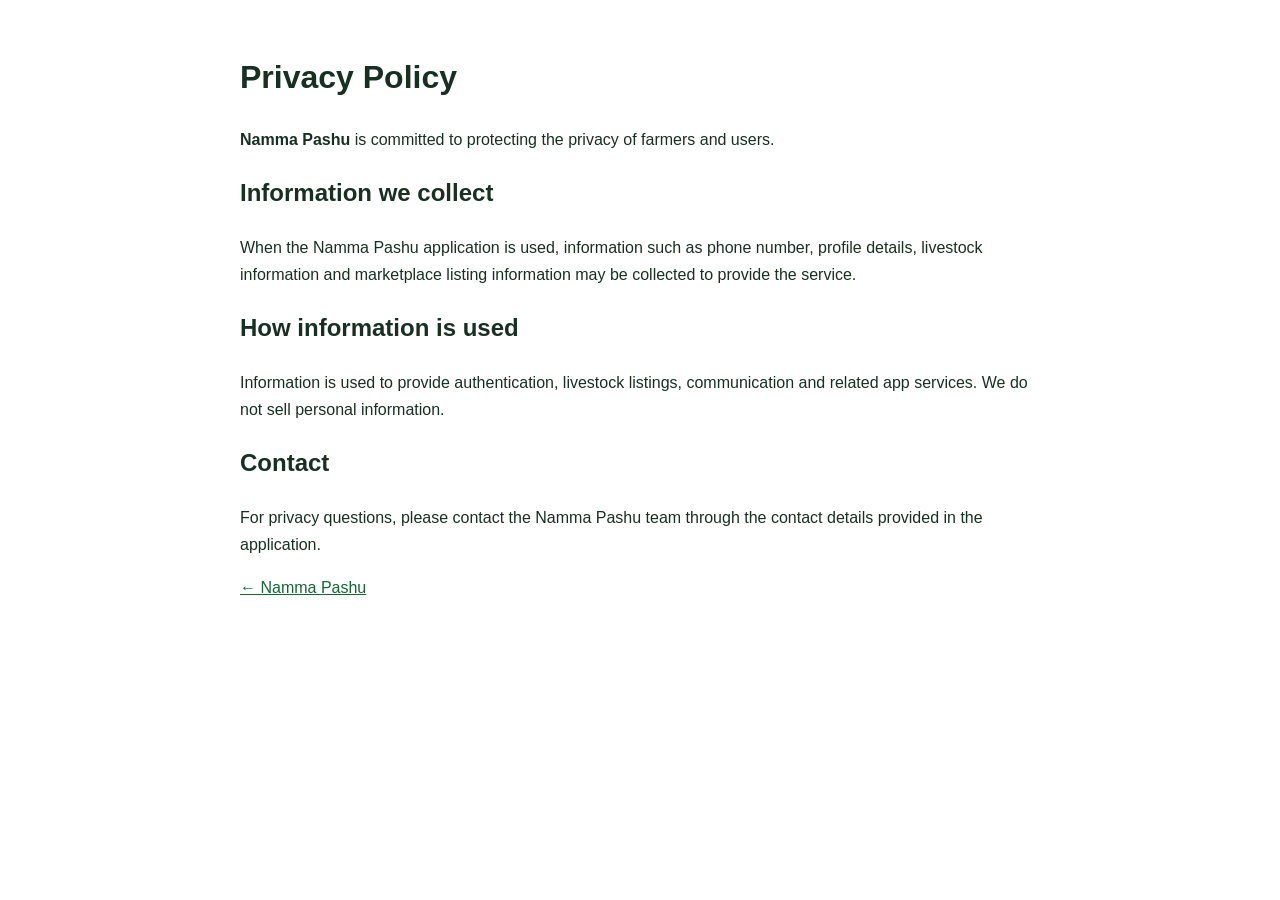
==== privacy.html @ 65c2ec28 "docs: add privacy policy" ====
<!doctype html><html lang="en"><head><meta charset="utf-8"><meta name="viewport" content="width=device-width,initial-scale=1"><title>Privacy Policy | Namma Pashu</title><style>body{font-family:Arial,sans-serif;max-width:800px;margin:50px auto;padding:0 20px;line-height:1.7;color:#183022}a{color:#166534}</style></head><body><h1>Privacy Policy</h1><p><strong>Namma Pashu</strong> is committed to protecting the privacy of farmers and users.</p><h2>Information we collect</h2><p>When the Namma Pashu application is used, information such as phone number, profile details, livestock information and marketplace listing information may be collected to provide the service.</p><h2>How information is used</h2><p>Information is used to provide authentication, livestock listings, communication and related app services. We do not sell personal information.</p><h2>Contact</h2><p>For privacy questions, please contact the Namma Pashu team through the contact details provided in the application.</p><p><a href="index.html">← Namma Pashu</a></p></body></html>
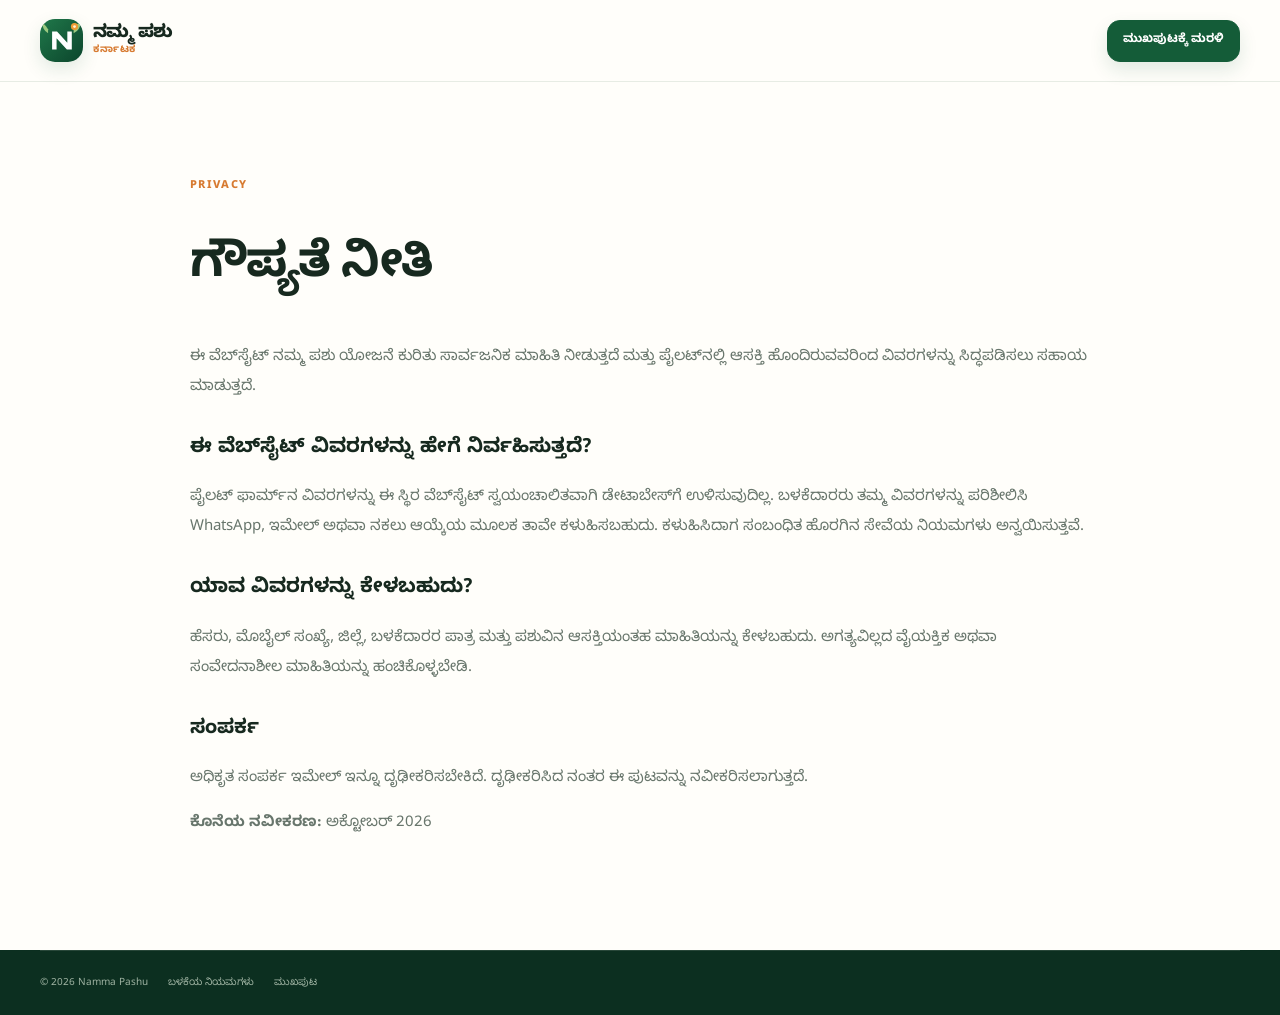
==== commit 645ed25c: "Add files via upload" ====
--- a/privacy.html
+++ b/privacy.html
@@ -1 +1 @@
-<!doctype html><html lang="en"><head><meta charset="utf-8"><meta name="viewport" content="width=device-width,initial-scale=1"><title>Privacy Policy | Namma Pashu</title><style>body{font-family:Arial,sans-serif;max-width:800px;margin:50px auto;padding:0 20px;line-height:1.7;color:#183022}a{color:#166534}</style></head><body><h1>Privacy Policy</h1><p><strong>Namma Pashu</strong> is committed to protecting the privacy of farmers and users.</p><h2>Information we collect</h2><p>When the Namma Pashu application is used, information such as phone number, profile details, livestock information and marketplace listing information may be collected to provide the service.</p><h2>How information is used</h2><p>Information is used to provide authentication, livestock listings, communication and related app services. We do not sell personal information.</p><h2>Contact</h2><p>For privacy questions, please contact the Namma Pashu team through the contact details provided in the application.</p><p><a href="index.html">← Namma Pashu</a></p></body></html>+<!doctype html><html lang="kn"><head><meta charset="utf-8"><meta name="viewport" content="width=device-width,initial-scale=1"><title>ಗೌಪ್ಯತೆ ನೀತಿ | ನಮ್ಮ ಪಶು</title><link rel="stylesheet" href="styles.css"></head><body><header class="site-header"><a class="brand" href="index.html"><span class="brand-mark"><img src="assets/namma-pashu-logo.svg" alt="" width="43" height="43"></span><span class="brand-copy"><strong>ನಮ್ಮ ಪಶು</strong><small>ಕರ್ನಾಟಕ</small></span></a><a class="button button-small" href="index.html">ಮುಖಪುಟಕ್ಕೆ ಮರಳಿ</a></header><main class="section section-wrap legal"><span class="section-kicker">PRIVACY</span><h1>ಗೌಪ್ಯತೆ ನೀತಿ</h1><p>ಈ ವೆಬ್‌ಸೈಟ್ ನಮ್ಮ ಪಶು ಯೋಜನೆ ಕುರಿತು ಸಾರ್ವಜನಿಕ ಮಾಹಿತಿ ನೀಡುತ್ತದೆ ಮತ್ತು ಪೈಲಟ್‌ನಲ್ಲಿ ಆಸಕ್ತಿ ಹೊಂದಿರುವವರಿಂದ ವಿವರಗಳನ್ನು ಸಿದ್ಧಪಡಿಸಲು ಸಹಾಯ ಮಾಡುತ್ತದೆ.</p><h2>ಈ ವೆಬ್‌ಸೈಟ್ ವಿವರಗಳನ್ನು ಹೇಗೆ ನಿರ್ವಹಿಸುತ್ತದೆ?</h2><p>ಪೈಲಟ್ ಫಾರ್ಮ್‌ನ ವಿವರಗಳನ್ನು ಈ ಸ್ಥಿರ ವೆಬ್‌ಸೈಟ್ ಸ್ವಯಂಚಾಲಿತವಾಗಿ ಡೇಟಾಬೇಸ್‌ಗೆ ಉಳಿಸುವುದಿಲ್ಲ. ಬಳಕೆದಾರರು ತಮ್ಮ ವಿವರಗಳನ್ನು ಪರಿಶೀಲಿಸಿ WhatsApp, ಇಮೇಲ್ ಅಥವಾ ನಕಲು ಆಯ್ಕೆಯ ಮೂಲಕ ತಾವೇ ಕಳುಹಿಸಬಹುದು. ಕಳುಹಿಸಿದಾಗ ಸಂಬಂಧಿತ ಹೊರಗಿನ ಸೇವೆಯ ನಿಯಮಗಳು ಅನ್ವಯಿಸುತ್ತವೆ.</p><h2>ಯಾವ ವಿವರಗಳನ್ನು ಕೇಳಬಹುದು?</h2><p>ಹೆಸರು, ಮೊಬೈಲ್ ಸಂಖ್ಯೆ, ಜಿಲ್ಲೆ, ಬಳಕೆದಾರರ ಪಾತ್ರ ಮತ್ತು ಪಶುವಿನ ಆಸಕ್ತಿಯಂತಹ ಮಾಹಿತಿಯನ್ನು ಕೇಳಬಹುದು. ಅಗತ್ಯವಿಲ್ಲದ ವೈಯಕ್ತಿಕ ಅಥವಾ ಸಂವೇದನಾಶೀಲ ಮಾಹಿತಿಯನ್ನು ಹಂಚಿಕೊಳ್ಳಬೇಡಿ.</p><h2>ಸಂಪರ್ಕ</h2><p>ಅಧಿಕೃತ ಸಂಪರ್ಕ ಇಮೇಲ್ ಇನ್ನೂ ದೃಢೀಕರಿಸಬೇಕಿದೆ. ದೃಢೀಕರಿಸಿದ ನಂತರ ಈ ಪುಟವನ್ನು ನವೀಕರಿಸಲಾಗುತ್ತದೆ.</p><p><strong>ಕೊನೆಯ ನವೀಕರಣ:</strong> ಅಕ್ಟೋಬರ್ 2026</p></main><footer class="site-footer"><div class="footer-bottom section-wrap"><span>© 2026 Namma Pashu</span><a href="terms.html">ಬಳಕೆಯ ನಿಯಮಗಳು</a><a href="index.html">ಮುಖಪುಟ</a></div></footer></body></html>
--- a/styles.css
+++ b/styles.css
@@ -0,0 +1,39 @@
+@import url('https://fonts.googleapis.com/css2?family=Noto+Sans+Kannada:wght@400;500;600;700;800&family=Plus+Jakarta+Sans:wght@400;500;600;700;800&display=swap');
+:root{--green:#145c38;--green-dark:#0c3925;--green-mid:#1e774a;--green-soft:#e9f4e9;--cream:#fbf8ef;--paper:#fffefa;--ink:#17291f;--muted:#68766c;--line:#dfe8dc;--orange:#d77a30;--orange-soft:#fff0dd;--shadow:0 18px 50px rgba(25,70,43,.09);--radius:22px;--max:1200px}
+*{box-sizing:border-box}html{scroll-behavior:smooth;scroll-padding-top:100px}body{margin:0;background:var(--paper);color:var(--ink);font-family:'Noto Sans Kannada','Plus Jakarta Sans',sans-serif;line-height:1.7;font-size:15px}a{color:inherit;text-decoration:none}button,input,select{font:inherit}button,a,input,select{ -webkit-tap-highlight-color:transparent}button{cursor:pointer}button:focus-visible,a:focus-visible,input:focus-visible,select:focus-visible,summary:focus-visible{outline:3px solid #e7a65e;outline-offset:3px}.hidden{display:none!important}.section-wrap{width:min(var(--max),calc(100% - 48px));margin-inline:auto}.section{padding-block:96px}.announcement{height:34px;background:var(--green-dark);color:#f4f4d8;display:flex;align-items:center;justify-content:center;gap:10px;font-size:12px;letter-spacing:.01em}.pulse{width:7px;height:7px;border-radius:50%;background:#d9a44c;box-shadow:0 0 0 4px #ffffff17}.site-header{height:82px;padding:0 max(24px,calc((100vw - var(--max))/2));display:flex;align-items:center;justify-content:space-between;gap:26px;background:rgba(255,254,250,.94);backdrop-filter:blur(18px);border-bottom:1px solid #e7ece4;position:sticky;top:0;z-index:20;transition:box-shadow .25s,height .25s}.site-header.scrolled{height:72px;box-shadow:0 8px 30px #173b2410}.brand{display:flex;align-items:center;gap:10px;flex-shrink:0}.brand-mark{width:43px;height:43px;border-radius:15px;background:var(--green);color:#fff;display:grid;place-items:center;font-size:25px;font-weight:800;box-shadow:0 5px 12px #145c3824}.brand-copy{display:flex;flex-direction:column;line-height:1.2}.brand-copy strong{font-size:18px;font-weight:800;letter-spacing:-.04em}.brand-copy small{color:var(--orange);font-size:10px;font-weight:700;letter-spacing:.08em}.main-nav{display:flex;align-items:center;justify-content:center;gap:clamp(12px,1.5vw,24px);flex:1}.main-nav a{font-size:12px;font-weight:600;color:#53645a;white-space:nowrap;transition:color .2s}.main-nav a:hover,.footer-col a:hover{color:var(--green-mid)}.header-actions{display:flex;align-items:center;gap:12px;flex-shrink:0}.lang-switch{display:flex;align-items:center;gap:10px;padding:8px 10px;border:1px solid var(--line);border-radius:12px;background:#f7faf4;color:var(--green);font-size:12px;font-weight:700}.lang-switch span{border-left:1px solid var(--line);padding-left:10px;color:#748077}.button{min-height:48px;display:inline-flex;align-items:center;justify-content:center;gap:12px;padding:12px 20px;background:var(--green);color:#fff;border:1px solid var(--green);border-radius:13px;font-size:13px;font-weight:700;line-height:1.45;box-shadow:0 8px 18px #145c3820;transition:transform .2s,box-shadow .2s,background .2s}.button:hover{transform:translateY(-2px);box-shadow:0 12px 24px #145c3828;background:var(--green-mid)}.button-small{min-height:42px;padding:10px 15px;font-size:12px}.button-outline{background:transparent;color:var(--green);box-shadow:none;border-color:#bfd3c1}.button-outline:hover{background:var(--green-soft);box-shadow:none}.menu-toggle{display:none;background:none;border:0;padding:8px}.menu-toggle span{display:block;width:23px;height:2px;background:var(--green);margin:5px}
+.hero{min-height:630px;padding-block:70px 54px;display:grid;grid-template-columns:1.03fr .97fr;align-items:center;gap:34px}.hero-copy{padding-block:20px;position:relative;z-index:1}.eyebrow{display:inline-flex;align-items:center;gap:9px;padding:8px 13px;border:1px solid #d4e8d5;background:#f0f8ec;border-radius:99px;color:var(--green);font-size:12px;font-weight:700;animation:rise .7s both}.eyebrow-dot{width:8px;height:8px;background:#d88937;border-radius:50%}.hero h1{font-size:clamp(42px,5.1vw,70px);line-height:1.25;letter-spacing:-.055em;margin:24px 0 20px;font-weight:800;animation:rise .7s .08s both}.hero h1 em{font-style:normal;color:var(--green-mid)}.hero-description{max-width:590px;color:#617066;font-size:16px;line-height:2;margin:0 0 28px;animation:rise .7s .16s both}.hero-actions{display:flex;gap:12px;flex-wrap:wrap;animation:rise .7s .24s both}.hero-note{display:flex;align-items:center;gap:8px;color:#69776d;font-size:12px;margin-top:22px}.hero-note span{display:grid;place-items:center;background:#e5f3e5;color:var(--green);width:20px;height:20px;border-radius:50%;font-weight:800}.hero-visual{height:485px;position:relative;border-radius:42% 42% 24px 24px;overflow:hidden;background:linear-gradient(150deg,#e6f1d9,#f6f3de 55%,#d4e7c8);isolation:isolate;animation:rise .8s .12s both}.hero-visual:before{content:"";position:absolute;width:340px;height:340px;right:-70px;top:-60px;background:#c5dfb1;border-radius:50%;z-index:-1}.hero-visual:after{content:"";position:absolute;left:-70px;bottom:-125px;width:450px;height:280px;background:#9ac28b;border-radius:50% 50% 0 0;transform:rotate(-8deg);z-index:-1}.visual-orb{position:absolute;border-radius:50%;filter:blur(1px)}.orb-one{width:90px;height:90px;background:#fff9d9;top:90px;left:50px}.orb-two{width:140px;height:140px;background:#e0ecc8;right:25px;top:150px}.field-lines{position:absolute;bottom:0;left:0;right:0;height:170px;background:repeating-linear-gradient(168deg,transparent 0 20px,#ffffff35 21px 23px)}.hero-animal{position:absolute;font-size:clamp(155px,19vw,255px);right:7%;top:22%;filter:drop-shadow(0 24px 12px #315d3030);animation:animalFloat 5s ease-in-out infinite;transform-origin:center}.visual-label{position:absolute;display:flex;align-items:center;gap:12px;background:#fffef3ee;backdrop-filter:blur(10px);border:1px solid #ffffffa8;border-radius:16px;padding:13px 15px;box-shadow:var(--shadow)}.visual-label b,.visual-label small{display:block}.visual-label b{font-size:12px}.visual-label small{font-size:10px;color:#758076;margin-top:2px}.label-top{top:45px;left:22px}.label-icon{display:grid;place-items:center;background:#e6f2e1;color:var(--green);width:36px;height:36px;border-radius:12px;font-size:23px}.label-bottom{left:22px;bottom:28px;right:22px}.mini-animal{font-size:31px}.arrow-round{margin-left:auto;background:var(--green);color:#fff;border-radius:50%;width:34px;height:34px;display:grid;place-items:center}.visual-stamp{position:absolute;right:25px;top:25px;width:64px;height:64px;border:1px solid #fff9;border-radius:50%;display:grid;place-content:center;text-align:center;color:var(--green);font-size:12px;font-weight:800;line-height:1.1;transform:rotate(10deg)}.visual-stamp span{position:absolute;right:-5px;top:-5px;color:var(--orange);font-size:20px}.trust-strip{display:grid;grid-template-columns:repeat(3,1fr);gap:20px;padding:20px 26px;background:#f5f7ee;border:1px solid #e8eddf;border-radius:20px;margin-bottom:15px}.trust-strip>div{display:flex;align-items:center;gap:12px;padding:8px 14px}.trust-icon{display:grid;place-items:center;flex-shrink:0;width:42px;height:42px;border-radius:14px;background:#e2f0df;color:var(--green);font-size:20px;font-weight:800}.trust-strip p{margin:0;display:flex;flex-direction:column}.trust-strip b{font-size:13px}.trust-strip small{font-size:11px;color:var(--muted);margin-top:3px}.section-heading{display:flex;align-items:end;justify-content:space-between;gap:40px;margin-bottom:34px}.section-kicker{display:block;color:var(--orange);font-size:11px;font-weight:800;letter-spacing:.12em;margin-bottom:10px}.section-heading h2,.about-copy h2,.pilot-copy h2{font-size:clamp(28px,3.2vw,43px);letter-spacing:-.045em;line-height:1.4;margin:0;font-weight:800}.section-heading>p{max-width:390px;color:var(--muted);font-size:13px;line-height:1.9;margin:0 0 3px}.steps-grid{display:grid;grid-template-columns:repeat(4,1fr);gap:16px}.step-card{position:relative;padding:26px 23px 25px;background:#fff;border:1px solid var(--line);border-radius:20px;min-height:215px;transition:transform .25s,box-shadow .25s,border-color .25s}.step-card:hover,.feature-card:hover,.animal-card:hover{transform:translateY(-5px);box-shadow:var(--shadow);border-color:#c8dfc7}.step-number{position:absolute;right:20px;top:17px;font-family:'Plus Jakarta Sans',sans-serif;color:#c0cfc1;font-size:12px;font-weight:800}.step-icon{display:grid;place-items:center;width:48px;height:48px;border-radius:16px;background:#e7f3e3;color:var(--green);font-size:24px;margin-bottom:20px}.step-icon.orange{background:var(--orange-soft);color:var(--orange)}.step-card h3{font-size:17px;margin:0 0 8px}.step-card p{font-size:12px;line-height:1.9;color:var(--muted);margin:0}.market-section{background:linear-gradient(180deg,#f5f8f0,#eef5e9)}.demo-alert{display:flex;align-items:flex-start;gap:12px;background:#fff2d9;border:1px solid #f0ddb5;border-radius:14px;padding:13px 16px;color:#6b572d;margin-bottom:20px}.demo-alert>span{font-size:20px;color:#b97823}.demo-alert p{margin:0;font-size:12px;line-height:1.8}.filter-row{display:flex;flex-wrap:wrap;gap:9px;margin-bottom:22px}.filter-chip{border:1px solid #dbe6d9;background:#fff;border-radius:99px;padding:9px 15px;color:#526356;font-size:12px;font-weight:700;transition:all .2s}.filter-chip.active,.filter-chip:hover{background:var(--green);color:#fff;border-color:var(--green)}.animal-grid{display:grid;grid-template-columns:repeat(3,1fr);gap:18px}.animal-card{overflow:hidden;background:#fff;border:1px solid #e0e8dd;border-radius:20px;transition:transform .25s,box-shadow .25s}.animal-photo{height:165px;display:flex;align-items:center;justify-content:center;position:relative;overflow:hidden}.animal-photo:before,.animal-photo:after{content:"";position:absolute;border-radius:50%;background:#ffffff4d}.animal-photo:before{width:170px;height:170px;right:-20px;top:-80px}.animal-photo:after{width:110px;height:110px;left:-20px;bottom:-60px}.animal-photo span{font-size:92px;filter:drop-shadow(0 10px 8px #243d241b);transition:transform .4s;z-index:1}.animal-card:hover .animal-photo span{transform:scale(1.08) rotate(-3deg)}.cow-photo{background:linear-gradient(140deg,#d7e9c8,#eff0cf)}.buffalo-photo{background:linear-gradient(140deg,#d7e5d7,#c1d7cc)}.sheep-photo{background:linear-gradient(140deg,#f5e4c7,#dce9ce)}.animal-photo small{position:absolute;top:13px;left:13px;background:#fffdf0e8;border:1px solid #ffffffa6;border-radius:7px;padding:5px 8px;font-size:9px;font-weight:800;color:var(--green);z-index:2}.animal-info{padding:19px}.animal-meta{display:flex;justify-content:space-between;gap:10px;color:var(--green-mid);font-size:10px;font-weight:700}.animal-info h3{font-size:18px;margin:8px 0 5px}.animal-info>p{font-size:11px;color:var(--muted);margin:0 0 17px}.animal-stats{display:grid;grid-template-columns:1fr 1fr;gap:5px 10px;border-top:1px solid #edf0e9;border-bottom:1px solid #edf0e9;padding:13px 0}.animal-stats span{font-size:10px;color:var(--muted)}.animal-stats b{font-size:11px}.animal-price{display:flex;align-items:center;justify-content:space-between;margin-top:13px}.animal-price small{font-size:10px;color:var(--muted)}.animal-price strong{font-family:'Plus Jakarta Sans',sans-serif;color:var(--orange);font-size:19px}.text-button{border:0;background:none;padding:10px 0;color:var(--green);font-size:12px;font-weight:800}.benefit-grid{display:grid;grid-template-columns:repeat(3,1fr);gap:18px}.benefit-card{padding:28px;border-radius:22px;border:1px solid var(--line);background:#fff;position:relative;overflow:hidden}.benefit-card:after{content:"";position:absolute;width:160px;height:160px;right:-65px;top:-80px;border-radius:50%;background:#ffffff50}.benefit-farmer{background:#f2f7e9}.benefit-buyer{background:#edf6f8}.benefit-local{background:#fff3e5}.benefit-emoji{font-size:35px;margin-bottom:17px}.benefit-card h3{font-size:20px;margin:0 0 16px}.benefit-card ul{padding:0;list-style:none;margin:0}.benefit-card li{position:relative;padding-left:23px;font-size:12px;color:#59675d;line-height:1.9;margin-top:9px}.benefit-card li:before{content:"✓";position:absolute;left:0;top:2px;width:16px;height:16px;border-radius:50%;display:grid;place-items:center;background:#dcebd7;color:var(--green);font-size:10px;font-weight:800}.features-band{background:#f8f5eb}.feature-grid{display:grid;grid-template-columns:repeat(4,1fr);gap:15px}.feature-card{padding:23px 20px;background:#fff;border:1px solid #e8e5d9;border-radius:18px;transition:transform .25s,box-shadow .25s}.feature-icon{display:grid;place-items:center;width:43px;height:43px;border-radius:14px;background:#e9f3e3;color:var(--green);font-size:22px;margin-bottom:18px}.feature-card h3{font-size:15px;margin:0 0 9px}.feature-card p{font-size:11px;line-height:1.9;color:var(--muted);min-height:45px;margin:0 0 17px}.status{display:inline-flex;padding:6px 9px;border-radius:7px;font-size:9px;font-weight:800}.status-planned{background:#fff0d9;color:#986025}.status-design{background:#e7f0fc;color:#416a9c}.about-section{display:grid;grid-template-columns:.9fr 1.1fr;gap:70px;align-items:center}.about-art{min-height:355px;border-radius:28px;background:linear-gradient(145deg,#dcebd1,#f4f0d9);position:relative;overflow:hidden;display:grid;place-items:center}.about-art:before{content:"";position:absolute;width:290px;height:290px;border:1px solid #ffffff9e;border-radius:50%;box-shadow:0 0 0 35px #ffffff2b,0 0 0 70px #ffffff18}.about-circle{position:relative;width:185px;height:185px;background:var(--green);border-radius:50%;display:grid;place-content:center;text-align:center;color:#fff;font-size:35px;line-height:1.1;font-weight:800;transform:rotate(-8deg);box-shadow:0 25px 45px #145c3830}.about-circle span{position:absolute;right:15px;top:10px;color:#f1b05a;font-size:28px}.about-leaf{position:absolute;color:#76a66d;font-size:100px;opacity:.65}.leaf-a{top:15px;right:28px;transform:rotate(30deg)}.leaf-b{bottom:30px;left:20px;transform:rotate(210deg)}.about-caption{position:absolute;bottom:18px;left:20px;right:20px;text-align:center;color:var(--green);font-size:12px;font-weight:800}.about-copy h2{margin-bottom:19px}.about-copy>p{color:var(--muted);font-size:14px;line-height:2.1;margin:0 0 24px}.inline-link{color:var(--green);font-size:13px;font-weight:800;border-bottom:1px solid #a9c8aa;padding-bottom:5px}.pilot-section{background:var(--green-dark);color:#fff;padding-block:85px}.pilot-layout{display:grid;grid-template-columns:.8fr 1.2fr;gap:70px;align-items:start}.pilot-copy{position:sticky;top:110px}.pilot-copy .section-kicker{color:#e5ad68}.pilot-copy h2{font-size:clamp(30px,3.5vw,45px);margin-bottom:18px}.pilot-copy>p{color:#d1dfd3;line-height:2;font-size:14px}.pilot-promise{display:flex;gap:12px;margin-top:32px;padding:17px;border-radius:14px;border:1px solid #ffffff23;background:#ffffff09}.pilot-promise span{color:#efb567;font-size:21px}.pilot-promise p{margin:0;color:#d1dfd3;font-size:11px;line-height:1.9}.pilot-form{background:#fffefa;color:var(--ink);border-radius:24px;padding:29px;box-shadow:0 24px 70px #061d1245}.form-title{display:flex;gap:13px;align-items:center;margin-bottom:23px}.form-icon{width:45px;height:45px;border-radius:14px;background:#e4f1df;color:var(--green);display:grid;place-items:center;font-size:24px}.form-title h3{font-size:20px;margin:0}.form-title p{font-size:11px;color:var(--muted);margin:3px 0 0}.form-grid{display:grid;grid-template-columns:1fr 1fr;gap:17px 14px}.form-grid label{min-width:0;display:flex;flex-direction:column;gap:7px}.form-grid label>span{font-size:11px;font-weight:800;color:#3c5143}.form-grid input,.form-grid select{width:100%;min-width:0;height:47px;border:1px solid #dce5d9;border-radius:11px;padding:0 12px;background:#fff;color:var(--ink);font-size:12px;transition:border-color .2s,box-shadow .2s}.form-grid input::placeholder{color:#9aa39b;opacity:1}.form-grid input:focus,.form-grid select:focus{border-color:#4b9463;box-shadow:0 0 0 3px #2c86531a;outline:0}.full-field{grid-column:1/-1}.form-submit{width:100%;margin-top:22px}.form-feedback{font-size:12px;color:#a34d24;margin:10px 0 0}.contact-actions{margin-top:17px;padding:16px;border:1px solid #dfe9d9;border-radius:14px;background:#f5f8f0;display:grid;gap:10px}.contact-actions p{font-size:12px;margin:0 0 4px}.contact-actions .button{width:100%}.button-whatsapp{background:#16854e;border-color:#16854e}.contact-actions small{color:#7c877d;font-size:10px;line-height:1.7}.faq-section{max-width:950px}.faq-section .section-heading{align-items:end}.faq-search{display:flex;align-items:center;gap:10px;border:1px solid var(--line);border-radius:13px;padding:0 13px;height:49px;margin-bottom:17px;background:#fff}.faq-search>span{font-size:23px;color:var(--green)}.faq-search input{flex:1;min-width:0;border:0;outline:0;font-size:12px;background:transparent;color:var(--ink)}.faq-search button{border:0;background:none;color:#7b877d;font-size:23px}.faq-item{border:1px solid var(--line);border-radius:14px;background:#fff;margin-bottom:10px;padding:0 19px;transition:border-color .2s}.faq-item[open]{border-color:#b8d3b8}.faq-item summary{list-style:none;cursor:pointer;position:relative;padding:18px 34px 18px 0;font-size:13px;font-weight:800}.faq-item summary::-webkit-details-marker{display:none}.faq-item summary:after{content:"+";position:absolute;right:0;top:12px;width:29px;height:29px;border-radius:9px;background:#edf5e9;color:var(--green);display:grid;place-items:center;font-size:20px;transition:transform .2s}.faq-item[open] summary:after{content:"−";transform:rotate(180deg)}.faq-item p{margin:0;padding:0 25px 19px 0;color:var(--muted);font-size:12px;line-height:2}.faq-empty{color:var(--muted);font-size:13px;text-align:center;padding:25px}.site-footer{background:#0c2f20;color:#e8f1e8}.footer-main{display:grid;grid-template-columns:1.5fr 1fr 1fr 1fr;gap:45px;padding-block:58px 48px}.brand-light .brand-mark{background:#e8f2df;color:var(--green)}.brand-light .brand-copy strong{color:#fff}.footer-brand>p{max-width:250px;color:#aebfb0;font-size:12px;line-height:2;margin-top:19px}.footer-col{display:flex;flex-direction:column;align-items:flex-start;gap:11px}.footer-col h4{font-size:12px;color:#f4c17d;margin:0 0 7px}.footer-col a,.footer-col p{font-size:11px;color:#b7c8b8;margin:0;line-height:1.9}.contact-pill{font-size:10px;border:1px solid #ffffff24;border-radius:8px;padding:7px 10px;color:#dce9db}.footer-bottom{border-top:1px solid #ffffff1d;min-height:65px;display:flex;align-items:center;gap:20px;color:#9fb3a2;font-size:10px}.footer-bottom>span:nth-child(2){margin-left:auto}.back-top{width:33px;height:33px;display:grid;place-items:center;border-radius:50%;border:1px solid #ffffff36;color:#fff;font-size:19px}.modal-backdrop{position:fixed;inset:0;background:#061b11b8;backdrop-filter:blur(5px);z-index:50;display:grid;place-items:center;padding:20px;animation:fade .2s}.animal-modal{position:relative;background:#fffefa;border-radius:24px;padding:35px;max-width:430px;width:100%;box-shadow:0 30px 90px #0004;animation:rise .3s}.modal-close{position:absolute;right:17px;top:15px;border:0;background:#edf4e9;color:var(--green);width:35px;height:35px;border-radius:50%;font-size:24px}.modal-emoji{display:block;font-size:65px;margin-bottom:12px}.animal-modal h2{margin:0 0 10px;font-size:25px}.animal-modal>p{color:var(--muted);font-size:13px;line-height:2}.animal-modal .demo-alert{margin-top:20px}.reveal{opacity:0;transform:translateY(18px);transition:opacity .65s ease,transform .65s cubic-bezier(.2,.7,.2,1)}.reveal.is-visible{opacity:1;transform:none}@keyframes rise{from{opacity:0;transform:translateY(18px)}to{opacity:1;transform:translateY(0)}}@keyframes fade{from{opacity:0}to{opacity:1}}@keyframes animalFloat{0%,100%{transform:translateY(0) rotate(-2deg)}50%{transform:translateY(-10px) rotate(1deg)}}@media(prefers-reduced-motion:reduce){*,*:before,*:after{scroll-behavior:auto!important;animation-duration:.01ms!important;animation-iteration-count:1!important;transition-duration:.01ms!important}.reveal{opacity:1;transform:none}}
+@media(max-width:1120px){.site-header{gap:14px}.main-nav{gap:11px}.main-nav a{font-size:11px}.brand-copy strong{font-size:16px}.header-actions{gap:7px}.lang-switch{padding:7px}.button-small{padding:9px 10px}.hero{gap:25px}.hero-visual{height:440px}.hero h1{font-size:clamp(40px,5vw,60px)}}
+@media(max-width:920px){.site-header{height:72px;padding-inline:24px}.menu-toggle{display:block;order:3}.main-nav{display:none;position:absolute;top:calc(100% + 1px);left:0;right:0;padding:18px 24px 24px;background:#fffefa;border-bottom:1px solid var(--line);box-shadow:0 20px 25px #102c1712;align-items:stretch;gap:0;flex-direction:column}.main-nav.open{display:flex;animation:rise .2s}.main-nav a{font-size:14px;padding:13px 4px;border-bottom:1px solid #edf0e8}.header-actions{margin-left:auto}.hero{grid-template-columns:1fr  .9fr;min-height:570px}.hero-visual{height:390px}.hero-animal{font-size:175px}.trust-strip{gap:3px;padding:15px}.trust-strip>div{padding:7px}.trust-strip small{font-size:10px}.steps-grid{grid-template-columns:repeat(2,1fr)}.feature-grid{grid-template-columns:repeat(2,1fr)}.pilot-layout{gap:35px}.footer-main{gap:25px}.about-section{gap:40px}}
+@media(max-width:680px){.section-wrap{width:calc(100% - 34px)}.section{padding-block:65px}.announcement{font-size:10px;padding-inline:10px;text-align:center}.site-header{padding-inline:17px;height:68px;gap:10px}.brand-mark{width:38px;height:38px;border-radius:13px;font-size:22px}.brand-copy strong{font-size:16px}.brand-copy small{font-size:9px}.header-actions{gap:7px}.lang-switch{font-size:11px;padding:7px 8px;gap:7px}.lang-switch span{padding-left:7px}.header-actions .button{display:none}.menu-toggle{padding:6px}.hero{display:flex;flex-direction:column;align-items:stretch;gap:30px;padding-block:42px 35px}.hero-copy{padding:0}.hero h1{font-size:clamp(39px,10.5vw,54px);margin:20px 0 14px;line-height:1.27}.hero-description{font-size:13px;line-height:2;margin-bottom:20px}.hero-actions{display:grid;grid-template-columns:1fr;gap:10px}.hero-actions .button{width:100%}.hero-note{font-size:11px;margin-top:15px}.hero-visual{height:310px;border-radius:90px 90px 22px 22px}.hero-animal{font-size:165px;right:8%;top:20%}.label-top{top:20px;left:14px}.label-bottom{left:14px;right:14px;bottom:15px}.visual-stamp{width:54px;height:54px;font-size:10px;right:14px;top:14px}.trust-strip{grid-template-columns:1fr;gap:0;padding:9px 13px;margin-bottom:0}.trust-strip>div{padding:10px 5px;border-bottom:1px solid #e5ebdf}.trust-strip>div:last-child{border-bottom:0}.trust-icon{width:38px;height:38px}.section-heading{display:block;margin-bottom:25px}.section-heading h2,.about-copy h2,.pilot-copy h2{font-size:29px;line-height:1.45}.section-heading>p{margin-top:12px;font-size:12px}.steps-grid{gap:10px}.step-card{padding:18px 15px;min-height:200px;border-radius:16px}.step-icon{width:41px;height:41px;border-radius:13px;margin-bottom:14px}.step-card h3{font-size:15px}.step-card p{font-size:11px}.step-number{right:13px;top:12px;font-size:10px}.market-section .section{padding-block:65px}.demo-alert{padding:11px;gap:8px}.demo-alert p{font-size:11px}.filter-row{gap:7px}.filter-chip{padding:8px 11px;font-size:10px}.animal-grid{grid-template-columns:1fr;gap:14px}.animal-card{display:grid;grid-template-columns:115px 1fr}.animal-photo{height:100%;min-height:250px;display:flex;flex-direction:column}.animal-photo span{font-size:58px}.animal-photo small{font-size:8px;left:7px;top:8px;padding:4px}.animal-info{padding:13px}.animal-info h3{font-size:15px}.animal-info>p{font-size:10px;margin-bottom:10px}.animal-stats{padding:9px 0;gap:3px 5px}.animal-stats span{font-size:9px}.animal-stats b{font-size:10px}.animal-price{display:block;margin-top:9px}.animal-price small,.animal-price strong{display:block}.animal-price strong{font-size:17px}.animal-info .text-button{font-size:10px;padding-bottom:0}.benefit-grid{grid-template-columns:1fr;gap:12px}.benefit-card{padding:23px}.benefit-emoji{font-size:30px;margin-bottom:10px}.benefit-card h3{font-size:19px;margin-bottom:10px}.benefit-card li{font-size:11px}.feature-grid{grid-template-columns:1fr 1fr;gap:10px}.feature-card{padding:17px 14px}.feature-card h3{font-size:13px}.feature-card p{font-size:10px;min-height:64px}.feature-icon{width:38px;height:38px;margin-bottom:13px}.status{font-size:8px;padding:5px 7px}.about-section{grid-template-columns:1fr;gap:28px}.about-art{min-height:275px}.about-circle{width:150px;height:150px;font-size:29px}.about-copy h2{font-size:28px}.about-copy>p{font-size:12px}.pilot-section{padding-block:60px}.pilot-layout{grid-template-columns:1fr;gap:26px}.pilot-copy{position:static}.pilot-copy h2{font-size:30px}.pilot-copy>p{font-size:12px}.pilot-promise{margin-top:18px}.pilot-form{padding:21px 16px;border-radius:19px}.form-title h3{font-size:18px}.form-grid{grid-template-columns:1fr;gap:13px}.full-field{grid-column:auto}.form-grid input,.form-grid select{height:48px;font-size:12px}.form-grid label>span{font-size:11px}.faq-section .section-heading{display:block}.faq-search{height:47px}.faq-item{padding-inline:14px}.faq-item summary{font-size:12px;line-height:1.8;padding-block:15px}.faq-item p{font-size:11px}.footer-main{grid-template-columns:1fr 1fr;gap:30px 20px;padding-block:42px 32px}.footer-brand{grid-column:1/-1}.footer-brand>p{max-width:320px}.footer-col h4{font-size:11px}.footer-col a,.footer-col p{font-size:10px}.footer-bottom{flex-wrap:wrap;gap:8px;padding-block:15px;font-size:9px}.footer-bottom>span:nth-child(2){margin-left:0;order:3;width:calc(100% - 45px)}.back-top{margin-left:auto}.animal-modal{padding:26px 20px}.animal-modal h2{font-size:22px}}
+@media(max-width:360px){.section-wrap{width:calc(100% - 26px)}.brand{gap:7px}.brand-copy strong{font-size:14px}.brand-mark{width:34px;height:34px}.lang-switch{gap:5px;font-size:10px}.lang-switch span{padding-left:5px}.hero h1{font-size:37px}.animal-card{grid-template-columns:98px 1fr}.animal-photo span{font-size:49px}.animal-info{padding:11px}.animal-info h3{font-size:13px}.animal-meta{font-size:9px}.feature-card{padding:14px 11px}}
+
+/* Namma Pashu visual upgrade: branded mark, photographic panels, tactile cards */
+.brand-mark{padding:0;overflow:hidden;background:transparent;box-shadow:0 7px 18px #145c3820}
+.brand-mark img{display:block;width:100%;height:100%;object-fit:cover}
+.hero-visual{border-radius:30px 110px 30px 30px;box-shadow:0 28px 65px #174b2a1c;border:1px solid #ffffffaa;background:#dcebd2}
+.hero-visual:before{z-index:1;pointer-events:none;opacity:.3}
+.hero-visual:after{z-index:1;pointer-events:none;opacity:.2}
+.hero-photo{position:absolute;inset:0;width:100%;height:100%;object-fit:cover;object-position:center center;mix-blend-mode:multiply;filter:saturate(.98);animation:photoReveal .9s ease both}
+.hero-visual .visual-label,.hero-visual .visual-stamp{z-index:3}
+.hero-visual .label-bottom{box-shadow:0 15px 35px #173b2420;border:1px solid #fff}
+.animal-photo{isolation:isolate}
+.animal-photo img{position:absolute;inset:0;width:100%;height:100%;object-fit:cover;transition:transform .55s cubic-bezier(.2,.7,.2,1);z-index:0}
+.animal-photo:before{z-index:1;pointer-events:none;mix-blend-mode:screen;opacity:.22}
+.animal-photo:after{z-index:1;pointer-events:none;background:linear-gradient(0deg,#153a221c,transparent 65%)}
+.animal-photo small{z-index:2;box-shadow:0 4px 12px #16341d1a}
+.animal-card{box-shadow:0 5px 16px #153d2410;border-radius:22px}
+.animal-card:hover .animal-photo img{transform:scale(1.06)}
+.step-card,.feature-card,.benefit-card,.pilot-form{box-shadow:0 7px 20px #173b2408;transition:transform .28s,box-shadow .28s,border-color .28s}
+.step-card:hover,.feature-card:hover{box-shadow:0 20px 42px #173b2417;transform:translateY(-6px)}
+.benefit-card{box-shadow:0 10px 30px #173b2408}
+.benefit-card:hover{transform:translateY(-4px);box-shadow:0 18px 38px #173b2412}
+.button{position:relative;overflow:hidden}
+.button:after{content:"";position:absolute;inset:-40% auto -40% -55%;width:30%;transform:rotate(18deg);background:#ffffff2c;transition:left .45s}
+.button:hover:after{left:130%}
+.section-heading h2{max-width:760px}
+.legal{min-height:65vh;max-width:900px}
+.legal h1{font-size:clamp(32px,4vw,48px);letter-spacing:-.04em}
+.legal h2{margin-top:30px;font-size:20px}
+.legal p{color:var(--muted);line-height:2}
+@keyframes photoReveal{from{opacity:.4;transform:scale(1.04)}to{opacity:1;transform:scale(1)}}
+@media(max-width:680px){.hero-visual{border-radius:26px 76px 22px 22px}.hero-photo{object-position:48% center}.animal-photo img{object-position:center}.animal-card{box-shadow:0 5px 16px #153d2410}}
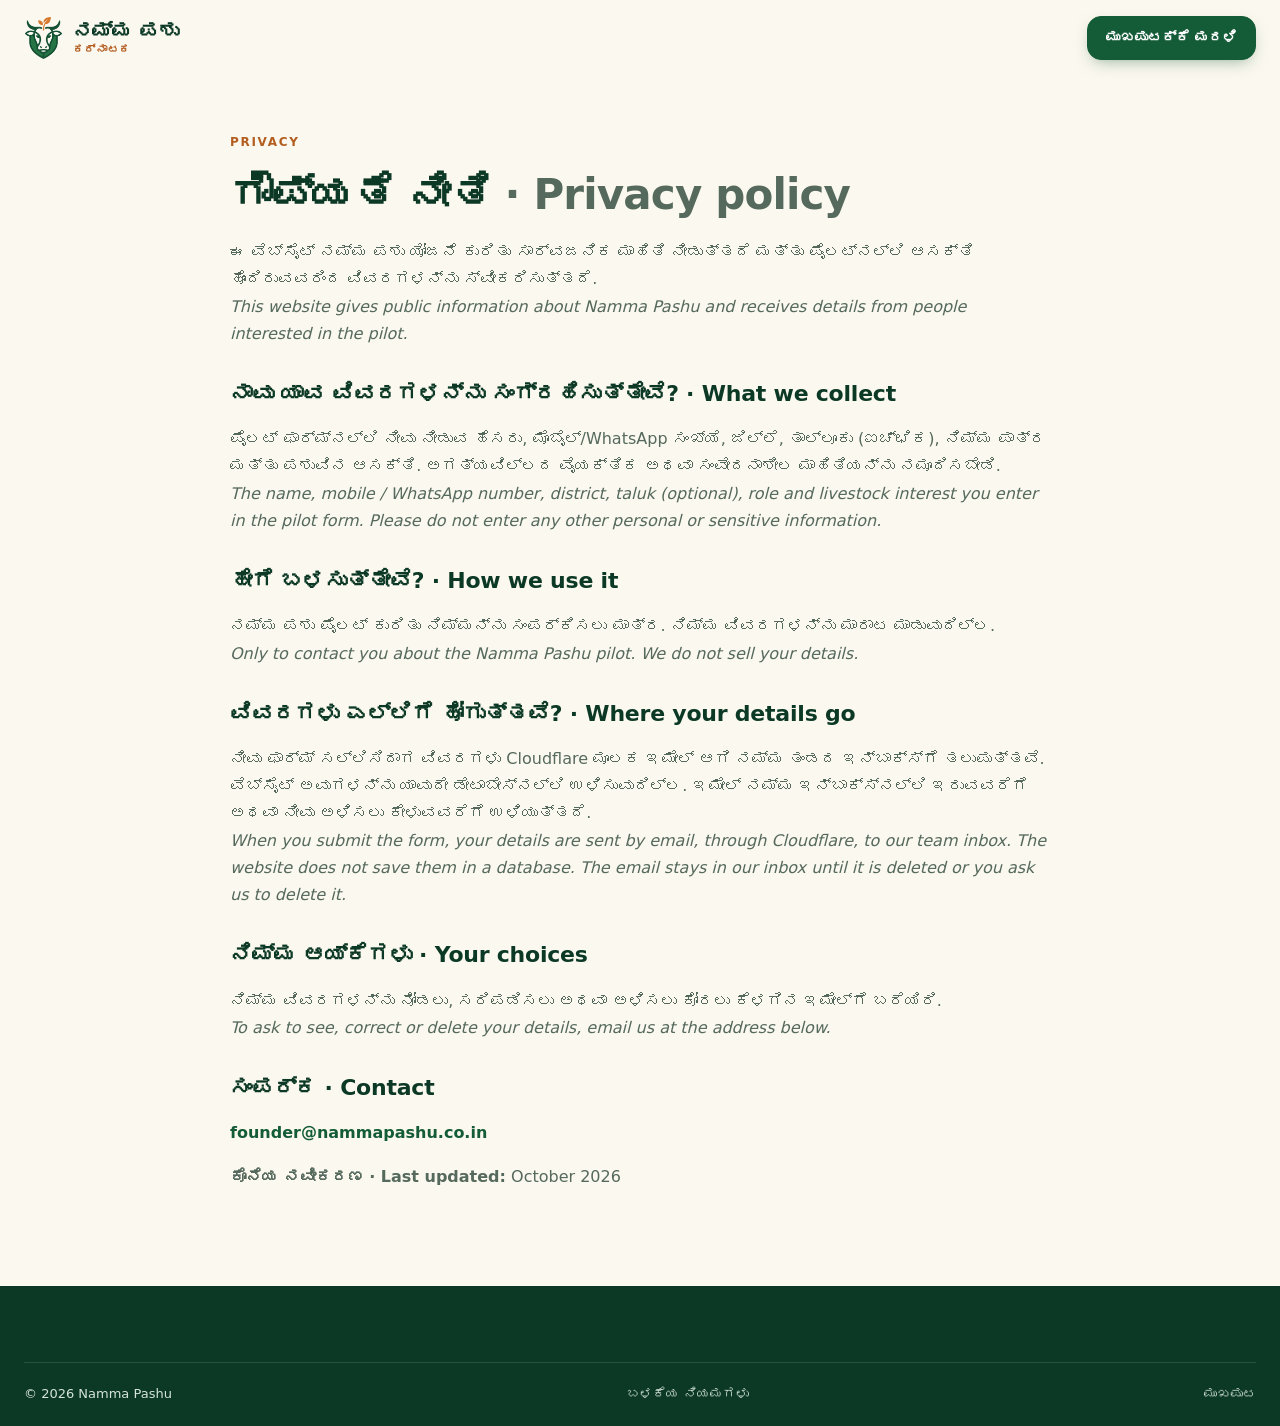
==== commit c726c07d: "Update site: new design, logo, photos; remove duplicate folder and old favicon Co-Authored-By: Claud" ====
--- a/privacy.html
+++ b/privacy.html
@@ -1 +1,13 @@
-<!doctype html><html lang="kn"><head><meta charset="utf-8"><meta name="viewport" content="width=device-width,initial-scale=1"><title>ಗೌಪ್ಯತೆ ನೀತಿ | ನಮ್ಮ ಪಶು</title><link rel="stylesheet" href="styles.css"></head><body><header class="site-header"><a class="brand" href="index.html"><span class="brand-mark"><img src="assets/namma-pashu-logo.svg" alt="" width="43" height="43"></span><span class="brand-copy"><strong>ನಮ್ಮ ಪಶು</strong><small>ಕರ್ನಾಟಕ</small></span></a><a class="button button-small" href="index.html">ಮುಖಪುಟಕ್ಕೆ ಮರಳಿ</a></header><main class="section section-wrap legal"><span class="section-kicker">PRIVACY</span><h1>ಗೌಪ್ಯತೆ ನೀತಿ</h1><p>ಈ ವೆಬ್‌ಸೈಟ್ ನಮ್ಮ ಪಶು ಯೋಜನೆ ಕುರಿತು ಸಾರ್ವಜನಿಕ ಮಾಹಿತಿ ನೀಡುತ್ತದೆ ಮತ್ತು ಪೈಲಟ್‌ನಲ್ಲಿ ಆಸಕ್ತಿ ಹೊಂದಿರುವವರಿಂದ ವಿವರಗಳನ್ನು ಸಿದ್ಧಪಡಿಸಲು ಸಹಾಯ ಮಾಡುತ್ತದೆ.</p><h2>ಈ ವೆಬ್‌ಸೈಟ್ ವಿವರಗಳನ್ನು ಹೇಗೆ ನಿರ್ವಹಿಸುತ್ತದೆ?</h2><p>ಪೈಲಟ್ ಫಾರ್ಮ್‌ನ ವಿವರಗಳನ್ನು ಈ ಸ್ಥಿರ ವೆಬ್‌ಸೈಟ್ ಸ್ವಯಂಚಾಲಿತವಾಗಿ ಡೇಟಾಬೇಸ್‌ಗೆ ಉಳಿಸುವುದಿಲ್ಲ. ಬಳಕೆದಾರರು ತಮ್ಮ ವಿವರಗಳನ್ನು ಪರಿಶೀಲಿಸಿ WhatsApp, ಇಮೇಲ್ ಅಥವಾ ನಕಲು ಆಯ್ಕೆಯ ಮೂಲಕ ತಾವೇ ಕಳುಹಿಸಬಹುದು. ಕಳುಹಿಸಿದಾಗ ಸಂಬಂಧಿತ ಹೊರಗಿನ ಸೇವೆಯ ನಿಯಮಗಳು ಅನ್ವಯಿಸುತ್ತವೆ.</p><h2>ಯಾವ ವಿವರಗಳನ್ನು ಕೇಳಬಹುದು?</h2><p>ಹೆಸರು, ಮೊಬೈಲ್ ಸಂಖ್ಯೆ, ಜಿಲ್ಲೆ, ಬಳಕೆದಾರರ ಪಾತ್ರ ಮತ್ತು ಪಶುವಿನ ಆಸಕ್ತಿಯಂತಹ ಮಾಹಿತಿಯನ್ನು ಕೇಳಬಹುದು. ಅಗತ್ಯವಿಲ್ಲದ ವೈಯಕ್ತಿಕ ಅಥವಾ ಸಂವೇದನಾಶೀಲ ಮಾಹಿತಿಯನ್ನು ಹಂಚಿಕೊಳ್ಳಬೇಡಿ.</p><h2>ಸಂಪರ್ಕ</h2><p>ಅಧಿಕೃತ ಸಂಪರ್ಕ ಇಮೇಲ್ ಇನ್ನೂ ದೃಢೀಕರಿಸಬೇಕಿದೆ. ದೃಢೀಕರಿಸಿದ ನಂತರ ಈ ಪುಟವನ್ನು ನವೀಕರಿಸಲಾಗುತ್ತದೆ.</p><p><strong>ಕೊನೆಯ ನವೀಕರಣ:</strong> ಅಕ್ಟೋಬರ್ 2026</p></main><footer class="site-footer"><div class="footer-bottom section-wrap"><span>© 2026 Namma Pashu</span><a href="terms.html">ಬಳಕೆಯ ನಿಯಮಗಳು</a><a href="index.html">ಮುಖಪುಟ</a></div></footer></body></html>+<!doctype html><html lang="kn"><head><meta charset="utf-8"><meta name="viewport" content="width=device-width,initial-scale=1"><title>ಗೌಪ್ಯತೆ ನೀತಿ | ನಮ್ಮ ಪಶು</title><link rel="icon" href="favicon.ico" sizes="any"><link rel="icon" href="favicon-32.png" type="image/png" sizes="32x32"><link rel="apple-touch-icon" href="apple-touch-icon.png"><link rel="stylesheet" href="styles.css"></head><body><header class="site-header"><a class="brand" href="index.html"><span class="brand-mark"><img src="assets/logo-icon.png" alt="" width="39" height="44"></span><span class="brand-copy"><strong>ನಮ್ಮ ಪಶು</strong><small>ಕರ್ನಾಟಕ</small></span></a><a class="button button-small" href="index.html">ಮುಖಪುಟಕ್ಕೆ ಮರಳಿ</a></header><main class="section section-wrap legal"><span class="section-kicker">PRIVACY</span><h1>ಗೌಪ್ಯತೆ ನೀತಿ <span style="font-weight:600;color:var(--ink-2)">· Privacy policy</span></h1>
+<p>ಈ ವೆಬ್‌ಸೈಟ್ ನಮ್ಮ ಪಶು ಯೋಜನೆ ಕುರಿತು ಸಾರ್ವಜನಿಕ ಮಾಹಿತಿ ನೀಡುತ್ತದೆ ಮತ್ತು ಪೈಲಟ್‌ನಲ್ಲಿ ಆಸಕ್ತಿ ಹೊಂದಿರುವವರಿಂದ ವಿವರಗಳನ್ನು ಸ್ವೀಕರಿಸುತ್ತದೆ.<br><em>This website gives public information about Namma Pashu and receives details from people interested in the pilot.</em></p>
+<h2>ನಾವು ಯಾವ ವಿವರಗಳನ್ನು ಸಂಗ್ರಹಿಸುತ್ತೇವೆ? · What we collect</h2>
+<p>ಪೈಲಟ್ ಫಾರ್ಮ್‌ನಲ್ಲಿ ನೀವು ನೀಡುವ ಹೆಸರು, ಮೊಬೈಲ್/WhatsApp ಸಂಖ್ಯೆ, ಜಿಲ್ಲೆ, ತಾಲ್ಲೂಕು (ಐಚ್ಛಿಕ), ನಿಮ್ಮ ಪಾತ್ರ ಮತ್ತು ಪಶುವಿನ ಆಸಕ್ತಿ. ಅಗತ್ಯವಿಲ್ಲದ ವೈಯಕ್ತಿಕ ಅಥವಾ ಸಂವೇದನಾಶೀಲ ಮಾಹಿತಿಯನ್ನು ನಮೂದಿಸಬೇಡಿ.<br><em>The name, mobile / WhatsApp number, district, taluk (optional), role and livestock interest you enter in the pilot form. Please do not enter any other personal or sensitive information.</em></p>
+<h2>ಹೇಗೆ ಬಳಸುತ್ತೇವೆ? · How we use it</h2>
+<p>ನಮ್ಮ ಪಶು ಪೈಲಟ್ ಕುರಿತು ನಿಮ್ಮನ್ನು ಸಂಪರ್ಕಿಸಲು ಮಾತ್ರ. ನಿಮ್ಮ ವಿವರಗಳನ್ನು ಮಾರಾಟ ಮಾಡುವುದಿಲ್ಲ.<br><em>Only to contact you about the Namma Pashu pilot. We do not sell your details.</em></p>
+<h2>ವಿವರಗಳು ಎಲ್ಲಿಗೆ ಹೋಗುತ್ತವೆ? · Where your details go</h2>
+<p>ನೀವು ಫಾರ್ಮ್ ಸಲ್ಲಿಸಿದಾಗ ವಿವರಗಳು Cloudflare ಮೂಲಕ ಇಮೇಲ್ ಆಗಿ ನಮ್ಮ ತಂಡದ ಇನ್‌ಬಾಕ್ಸ್‌ಗೆ ತಲುಪುತ್ತವೆ. ವೆಬ್‌ಸೈಟ್ ಅವುಗಳನ್ನು ಯಾವುದೇ ಡೇಟಾಬೇಸ್‌ನಲ್ಲಿ ಉಳಿಸುವುದಿಲ್ಲ. ಇಮೇಲ್ ನಮ್ಮ ಇನ್‌ಬಾಕ್ಸ್‌ನಲ್ಲಿ ಇರುವವರೆಗೆ ಅಥವಾ ನೀವು ಅಳಿಸಲು ಕೇಳುವವರೆಗೆ ಉಳಿಯುತ್ತದೆ.<br><em>When you submit the form, your details are sent by email, through Cloudflare, to our team inbox. The website does not save them in a database. The email stays in our inbox until it is deleted or you ask us to delete it.</em></p>
+<h2>ನಿಮ್ಮ ಆಯ್ಕೆಗಳು · Your choices</h2>
+<p>ನಿಮ್ಮ ವಿವರಗಳನ್ನು ನೋಡಲು, ಸರಿಪಡಿಸಲು ಅಥವಾ ಅಳಿಸಲು ಕೋರಲು ಕೆಳಗಿನ ಇಮೇಲ್‌ಗೆ ಬರೆಯಿರಿ.<br><em>To ask to see, correct or delete your details, email us at the address below.</em></p>
+<h2>ಸಂಪರ್ಕ · Contact</h2>
+<p><a href="mailto:founder@nammapashu.co.in" style="color:var(--green);font-weight:700">founder@nammapashu.co.in</a></p>
+<p><strong>ಕೊನೆಯ ನವೀಕರಣ · Last updated:</strong> October 2026</p></main><footer class="site-footer"><div class="footer-bottom section-wrap"><span>© 2026 Namma Pashu</span><a href="terms.html">ಬಳಕೆಯ ನಿಯಮಗಳು</a><a href="index.html">ಮುಖಪುಟ</a></div></footer></body></html>
--- a/styles.css
+++ b/styles.css
@@ -1,39 +1,469 @@
-@import url('https://fonts.googleapis.com/css2?family=Noto+Sans+Kannada:wght@400;500;600;700;800&family=Plus+Jakarta+Sans:wght@400;500;600;700;800&display=swap');
-:root{--green:#145c38;--green-dark:#0c3925;--green-mid:#1e774a;--green-soft:#e9f4e9;--cream:#fbf8ef;--paper:#fffefa;--ink:#17291f;--muted:#68766c;--line:#dfe8dc;--orange:#d77a30;--orange-soft:#fff0dd;--shadow:0 18px 50px rgba(25,70,43,.09);--radius:22px;--max:1200px}
-*{box-sizing:border-box}html{scroll-behavior:smooth;scroll-padding-top:100px}body{margin:0;background:var(--paper);color:var(--ink);font-family:'Noto Sans Kannada','Plus Jakarta Sans',sans-serif;line-height:1.7;font-size:15px}a{color:inherit;text-decoration:none}button,input,select{font:inherit}button,a,input,select{ -webkit-tap-highlight-color:transparent}button{cursor:pointer}button:focus-visible,a:focus-visible,input:focus-visible,select:focus-visible,summary:focus-visible{outline:3px solid #e7a65e;outline-offset:3px}.hidden{display:none!important}.section-wrap{width:min(var(--max),calc(100% - 48px));margin-inline:auto}.section{padding-block:96px}.announcement{height:34px;background:var(--green-dark);color:#f4f4d8;display:flex;align-items:center;justify-content:center;gap:10px;font-size:12px;letter-spacing:.01em}.pulse{width:7px;height:7px;border-radius:50%;background:#d9a44c;box-shadow:0 0 0 4px #ffffff17}.site-header{height:82px;padding:0 max(24px,calc((100vw - var(--max))/2));display:flex;align-items:center;justify-content:space-between;gap:26px;background:rgba(255,254,250,.94);backdrop-filter:blur(18px);border-bottom:1px solid #e7ece4;position:sticky;top:0;z-index:20;transition:box-shadow .25s,height .25s}.site-header.scrolled{height:72px;box-shadow:0 8px 30px #173b2410}.brand{display:flex;align-items:center;gap:10px;flex-shrink:0}.brand-mark{width:43px;height:43px;border-radius:15px;background:var(--green);color:#fff;display:grid;place-items:center;font-size:25px;font-weight:800;box-shadow:0 5px 12px #145c3824}.brand-copy{display:flex;flex-direction:column;line-height:1.2}.brand-copy strong{font-size:18px;font-weight:800;letter-spacing:-.04em}.brand-copy small{color:var(--orange);font-size:10px;font-weight:700;letter-spacing:.08em}.main-nav{display:flex;align-items:center;justify-content:center;gap:clamp(12px,1.5vw,24px);flex:1}.main-nav a{font-size:12px;font-weight:600;color:#53645a;white-space:nowrap;transition:color .2s}.main-nav a:hover,.footer-col a:hover{color:var(--green-mid)}.header-actions{display:flex;align-items:center;gap:12px;flex-shrink:0}.lang-switch{display:flex;align-items:center;gap:10px;padding:8px 10px;border:1px solid var(--line);border-radius:12px;background:#f7faf4;color:var(--green);font-size:12px;font-weight:700}.lang-switch span{border-left:1px solid var(--line);padding-left:10px;color:#748077}.button{min-height:48px;display:inline-flex;align-items:center;justify-content:center;gap:12px;padding:12px 20px;background:var(--green);color:#fff;border:1px solid var(--green);border-radius:13px;font-size:13px;font-weight:700;line-height:1.45;box-shadow:0 8px 18px #145c3820;transition:transform .2s,box-shadow .2s,background .2s}.button:hover{transform:translateY(-2px);box-shadow:0 12px 24px #145c3828;background:var(--green-mid)}.button-small{min-height:42px;padding:10px 15px;font-size:12px}.button-outline{background:transparent;color:var(--green);box-shadow:none;border-color:#bfd3c1}.button-outline:hover{background:var(--green-soft);box-shadow:none}.menu-toggle{display:none;background:none;border:0;padding:8px}.menu-toggle span{display:block;width:23px;height:2px;background:var(--green);margin:5px}
-.hero{min-height:630px;padding-block:70px 54px;display:grid;grid-template-columns:1.03fr .97fr;align-items:center;gap:34px}.hero-copy{padding-block:20px;position:relative;z-index:1}.eyebrow{display:inline-flex;align-items:center;gap:9px;padding:8px 13px;border:1px solid #d4e8d5;background:#f0f8ec;border-radius:99px;color:var(--green);font-size:12px;font-weight:700;animation:rise .7s both}.eyebrow-dot{width:8px;height:8px;background:#d88937;border-radius:50%}.hero h1{font-size:clamp(42px,5.1vw,70px);line-height:1.25;letter-spacing:-.055em;margin:24px 0 20px;font-weight:800;animation:rise .7s .08s both}.hero h1 em{font-style:normal;color:var(--green-mid)}.hero-description{max-width:590px;color:#617066;font-size:16px;line-height:2;margin:0 0 28px;animation:rise .7s .16s both}.hero-actions{display:flex;gap:12px;flex-wrap:wrap;animation:rise .7s .24s both}.hero-note{display:flex;align-items:center;gap:8px;color:#69776d;font-size:12px;margin-top:22px}.hero-note span{display:grid;place-items:center;background:#e5f3e5;color:var(--green);width:20px;height:20px;border-radius:50%;font-weight:800}.hero-visual{height:485px;position:relative;border-radius:42% 42% 24px 24px;overflow:hidden;background:linear-gradient(150deg,#e6f1d9,#f6f3de 55%,#d4e7c8);isolation:isolate;animation:rise .8s .12s both}.hero-visual:before{content:"";position:absolute;width:340px;height:340px;right:-70px;top:-60px;background:#c5dfb1;border-radius:50%;z-index:-1}.hero-visual:after{content:"";position:absolute;left:-70px;bottom:-125px;width:450px;height:280px;background:#9ac28b;border-radius:50% 50% 0 0;transform:rotate(-8deg);z-index:-1}.visual-orb{position:absolute;border-radius:50%;filter:blur(1px)}.orb-one{width:90px;height:90px;background:#fff9d9;top:90px;left:50px}.orb-two{width:140px;height:140px;background:#e0ecc8;right:25px;top:150px}.field-lines{position:absolute;bottom:0;left:0;right:0;height:170px;background:repeating-linear-gradient(168deg,transparent 0 20px,#ffffff35 21px 23px)}.hero-animal{position:absolute;font-size:clamp(155px,19vw,255px);right:7%;top:22%;filter:drop-shadow(0 24px 12px #315d3030);animation:animalFloat 5s ease-in-out infinite;transform-origin:center}.visual-label{position:absolute;display:flex;align-items:center;gap:12px;background:#fffef3ee;backdrop-filter:blur(10px);border:1px solid #ffffffa8;border-radius:16px;padding:13px 15px;box-shadow:var(--shadow)}.visual-label b,.visual-label small{display:block}.visual-label b{font-size:12px}.visual-label small{font-size:10px;color:#758076;margin-top:2px}.label-top{top:45px;left:22px}.label-icon{display:grid;place-items:center;background:#e6f2e1;color:var(--green);width:36px;height:36px;border-radius:12px;font-size:23px}.label-bottom{left:22px;bottom:28px;right:22px}.mini-animal{font-size:31px}.arrow-round{margin-left:auto;background:var(--green);color:#fff;border-radius:50%;width:34px;height:34px;display:grid;place-items:center}.visual-stamp{position:absolute;right:25px;top:25px;width:64px;height:64px;border:1px solid #fff9;border-radius:50%;display:grid;place-content:center;text-align:center;color:var(--green);font-size:12px;font-weight:800;line-height:1.1;transform:rotate(10deg)}.visual-stamp span{position:absolute;right:-5px;top:-5px;color:var(--orange);font-size:20px}.trust-strip{display:grid;grid-template-columns:repeat(3,1fr);gap:20px;padding:20px 26px;background:#f5f7ee;border:1px solid #e8eddf;border-radius:20px;margin-bottom:15px}.trust-strip>div{display:flex;align-items:center;gap:12px;padding:8px 14px}.trust-icon{display:grid;place-items:center;flex-shrink:0;width:42px;height:42px;border-radius:14px;background:#e2f0df;color:var(--green);font-size:20px;font-weight:800}.trust-strip p{margin:0;display:flex;flex-direction:column}.trust-strip b{font-size:13px}.trust-strip small{font-size:11px;color:var(--muted);margin-top:3px}.section-heading{display:flex;align-items:end;justify-content:space-between;gap:40px;margin-bottom:34px}.section-kicker{display:block;color:var(--orange);font-size:11px;font-weight:800;letter-spacing:.12em;margin-bottom:10px}.section-heading h2,.about-copy h2,.pilot-copy h2{font-size:clamp(28px,3.2vw,43px);letter-spacing:-.045em;line-height:1.4;margin:0;font-weight:800}.section-heading>p{max-width:390px;color:var(--muted);font-size:13px;line-height:1.9;margin:0 0 3px}.steps-grid{display:grid;grid-template-columns:repeat(4,1fr);gap:16px}.step-card{position:relative;padding:26px 23px 25px;background:#fff;border:1px solid var(--line);border-radius:20px;min-height:215px;transition:transform .25s,box-shadow .25s,border-color .25s}.step-card:hover,.feature-card:hover,.animal-card:hover{transform:translateY(-5px);box-shadow:var(--shadow);border-color:#c8dfc7}.step-number{position:absolute;right:20px;top:17px;font-family:'Plus Jakarta Sans',sans-serif;color:#c0cfc1;font-size:12px;font-weight:800}.step-icon{display:grid;place-items:center;width:48px;height:48px;border-radius:16px;background:#e7f3e3;color:var(--green);font-size:24px;margin-bottom:20px}.step-icon.orange{background:var(--orange-soft);color:var(--orange)}.step-card h3{font-size:17px;margin:0 0 8px}.step-card p{font-size:12px;line-height:1.9;color:var(--muted);margin:0}.market-section{background:linear-gradient(180deg,#f5f8f0,#eef5e9)}.demo-alert{display:flex;align-items:flex-start;gap:12px;background:#fff2d9;border:1px solid #f0ddb5;border-radius:14px;padding:13px 16px;color:#6b572d;margin-bottom:20px}.demo-alert>span{font-size:20px;color:#b97823}.demo-alert p{margin:0;font-size:12px;line-height:1.8}.filter-row{display:flex;flex-wrap:wrap;gap:9px;margin-bottom:22px}.filter-chip{border:1px solid #dbe6d9;background:#fff;border-radius:99px;padding:9px 15px;color:#526356;font-size:12px;font-weight:700;transition:all .2s}.filter-chip.active,.filter-chip:hover{background:var(--green);color:#fff;border-color:var(--green)}.animal-grid{display:grid;grid-template-columns:repeat(3,1fr);gap:18px}.animal-card{overflow:hidden;background:#fff;border:1px solid #e0e8dd;border-radius:20px;transition:transform .25s,box-shadow .25s}.animal-photo{height:165px;display:flex;align-items:center;justify-content:center;position:relative;overflow:hidden}.animal-photo:before,.animal-photo:after{content:"";position:absolute;border-radius:50%;background:#ffffff4d}.animal-photo:before{width:170px;height:170px;right:-20px;top:-80px}.animal-photo:after{width:110px;height:110px;left:-20px;bottom:-60px}.animal-photo span{font-size:92px;filter:drop-shadow(0 10px 8px #243d241b);transition:transform .4s;z-index:1}.animal-card:hover .animal-photo span{transform:scale(1.08) rotate(-3deg)}.cow-photo{background:linear-gradient(140deg,#d7e9c8,#eff0cf)}.buffalo-photo{background:linear-gradient(140deg,#d7e5d7,#c1d7cc)}.sheep-photo{background:linear-gradient(140deg,#f5e4c7,#dce9ce)}.animal-photo small{position:absolute;top:13px;left:13px;background:#fffdf0e8;border:1px solid #ffffffa6;border-radius:7px;padding:5px 8px;font-size:9px;font-weight:800;color:var(--green);z-index:2}.animal-info{padding:19px}.animal-meta{display:flex;justify-content:space-between;gap:10px;color:var(--green-mid);font-size:10px;font-weight:700}.animal-info h3{font-size:18px;margin:8px 0 5px}.animal-info>p{font-size:11px;color:var(--muted);margin:0 0 17px}.animal-stats{display:grid;grid-template-columns:1fr 1fr;gap:5px 10px;border-top:1px solid #edf0e9;border-bottom:1px solid #edf0e9;padding:13px 0}.animal-stats span{font-size:10px;color:var(--muted)}.animal-stats b{font-size:11px}.animal-price{display:flex;align-items:center;justify-content:space-between;margin-top:13px}.animal-price small{font-size:10px;color:var(--muted)}.animal-price strong{font-family:'Plus Jakarta Sans',sans-serif;color:var(--orange);font-size:19px}.text-button{border:0;background:none;padding:10px 0;color:var(--green);font-size:12px;font-weight:800}.benefit-grid{display:grid;grid-template-columns:repeat(3,1fr);gap:18px}.benefit-card{padding:28px;border-radius:22px;border:1px solid var(--line);background:#fff;position:relative;overflow:hidden}.benefit-card:after{content:"";position:absolute;width:160px;height:160px;right:-65px;top:-80px;border-radius:50%;background:#ffffff50}.benefit-farmer{background:#f2f7e9}.benefit-buyer{background:#edf6f8}.benefit-local{background:#fff3e5}.benefit-emoji{font-size:35px;margin-bottom:17px}.benefit-card h3{font-size:20px;margin:0 0 16px}.benefit-card ul{padding:0;list-style:none;margin:0}.benefit-card li{position:relative;padding-left:23px;font-size:12px;color:#59675d;line-height:1.9;margin-top:9px}.benefit-card li:before{content:"✓";position:absolute;left:0;top:2px;width:16px;height:16px;border-radius:50%;display:grid;place-items:center;background:#dcebd7;color:var(--green);font-size:10px;font-weight:800}.features-band{background:#f8f5eb}.feature-grid{display:grid;grid-template-columns:repeat(4,1fr);gap:15px}.feature-card{padding:23px 20px;background:#fff;border:1px solid #e8e5d9;border-radius:18px;transition:transform .25s,box-shadow .25s}.feature-icon{display:grid;place-items:center;width:43px;height:43px;border-radius:14px;background:#e9f3e3;color:var(--green);font-size:22px;margin-bottom:18px}.feature-card h3{font-size:15px;margin:0 0 9px}.feature-card p{font-size:11px;line-height:1.9;color:var(--muted);min-height:45px;margin:0 0 17px}.status{display:inline-flex;padding:6px 9px;border-radius:7px;font-size:9px;font-weight:800}.status-planned{background:#fff0d9;color:#986025}.status-design{background:#e7f0fc;color:#416a9c}.about-section{display:grid;grid-template-columns:.9fr 1.1fr;gap:70px;align-items:center}.about-art{min-height:355px;border-radius:28px;background:linear-gradient(145deg,#dcebd1,#f4f0d9);position:relative;overflow:hidden;display:grid;place-items:center}.about-art:before{content:"";position:absolute;width:290px;height:290px;border:1px solid #ffffff9e;border-radius:50%;box-shadow:0 0 0 35px #ffffff2b,0 0 0 70px #ffffff18}.about-circle{position:relative;width:185px;height:185px;background:var(--green);border-radius:50%;display:grid;place-content:center;text-align:center;color:#fff;font-size:35px;line-height:1.1;font-weight:800;transform:rotate(-8deg);box-shadow:0 25px 45px #145c3830}.about-circle span{position:absolute;right:15px;top:10px;color:#f1b05a;font-size:28px}.about-leaf{position:absolute;color:#76a66d;font-size:100px;opacity:.65}.leaf-a{top:15px;right:28px;transform:rotate(30deg)}.leaf-b{bottom:30px;left:20px;transform:rotate(210deg)}.about-caption{position:absolute;bottom:18px;left:20px;right:20px;text-align:center;color:var(--green);font-size:12px;font-weight:800}.about-copy h2{margin-bottom:19px}.about-copy>p{color:var(--muted);font-size:14px;line-height:2.1;margin:0 0 24px}.inline-link{color:var(--green);font-size:13px;font-weight:800;border-bottom:1px solid #a9c8aa;padding-bottom:5px}.pilot-section{background:var(--green-dark);color:#fff;padding-block:85px}.pilot-layout{display:grid;grid-template-columns:.8fr 1.2fr;gap:70px;align-items:start}.pilot-copy{position:sticky;top:110px}.pilot-copy .section-kicker{color:#e5ad68}.pilot-copy h2{font-size:clamp(30px,3.5vw,45px);margin-bottom:18px}.pilot-copy>p{color:#d1dfd3;line-height:2;font-size:14px}.pilot-promise{display:flex;gap:12px;margin-top:32px;padding:17px;border-radius:14px;border:1px solid #ffffff23;background:#ffffff09}.pilot-promise span{color:#efb567;font-size:21px}.pilot-promise p{margin:0;color:#d1dfd3;font-size:11px;line-height:1.9}.pilot-form{background:#fffefa;color:var(--ink);border-radius:24px;padding:29px;box-shadow:0 24px 70px #061d1245}.form-title{display:flex;gap:13px;align-items:center;margin-bottom:23px}.form-icon{width:45px;height:45px;border-radius:14px;background:#e4f1df;color:var(--green);display:grid;place-items:center;font-size:24px}.form-title h3{font-size:20px;margin:0}.form-title p{font-size:11px;color:var(--muted);margin:3px 0 0}.form-grid{display:grid;grid-template-columns:1fr 1fr;gap:17px 14px}.form-grid label{min-width:0;display:flex;flex-direction:column;gap:7px}.form-grid label>span{font-size:11px;font-weight:800;color:#3c5143}.form-grid input,.form-grid select{width:100%;min-width:0;height:47px;border:1px solid #dce5d9;border-radius:11px;padding:0 12px;background:#fff;color:var(--ink);font-size:12px;transition:border-color .2s,box-shadow .2s}.form-grid input::placeholder{color:#9aa39b;opacity:1}.form-grid input:focus,.form-grid select:focus{border-color:#4b9463;box-shadow:0 0 0 3px #2c86531a;outline:0}.full-field{grid-column:1/-1}.form-submit{width:100%;margin-top:22px}.form-feedback{font-size:12px;color:#a34d24;margin:10px 0 0}.contact-actions{margin-top:17px;padding:16px;border:1px solid #dfe9d9;border-radius:14px;background:#f5f8f0;display:grid;gap:10px}.contact-actions p{font-size:12px;margin:0 0 4px}.contact-actions .button{width:100%}.button-whatsapp{background:#16854e;border-color:#16854e}.contact-actions small{color:#7c877d;font-size:10px;line-height:1.7}.faq-section{max-width:950px}.faq-section .section-heading{align-items:end}.faq-search{display:flex;align-items:center;gap:10px;border:1px solid var(--line);border-radius:13px;padding:0 13px;height:49px;margin-bottom:17px;background:#fff}.faq-search>span{font-size:23px;color:var(--green)}.faq-search input{flex:1;min-width:0;border:0;outline:0;font-size:12px;background:transparent;color:var(--ink)}.faq-search button{border:0;background:none;color:#7b877d;font-size:23px}.faq-item{border:1px solid var(--line);border-radius:14px;background:#fff;margin-bottom:10px;padding:0 19px;transition:border-color .2s}.faq-item[open]{border-color:#b8d3b8}.faq-item summary{list-style:none;cursor:pointer;position:relative;padding:18px 34px 18px 0;font-size:13px;font-weight:800}.faq-item summary::-webkit-details-marker{display:none}.faq-item summary:after{content:"+";position:absolute;right:0;top:12px;width:29px;height:29px;border-radius:9px;background:#edf5e9;color:var(--green);display:grid;place-items:center;font-size:20px;transition:transform .2s}.faq-item[open] summary:after{content:"−";transform:rotate(180deg)}.faq-item p{margin:0;padding:0 25px 19px 0;color:var(--muted);font-size:12px;line-height:2}.faq-empty{color:var(--muted);font-size:13px;text-align:center;padding:25px}.site-footer{background:#0c2f20;color:#e8f1e8}.footer-main{display:grid;grid-template-columns:1.5fr 1fr 1fr 1fr;gap:45px;padding-block:58px 48px}.brand-light .brand-mark{background:#e8f2df;color:var(--green)}.brand-light .brand-copy strong{color:#fff}.footer-brand>p{max-width:250px;color:#aebfb0;font-size:12px;line-height:2;margin-top:19px}.footer-col{display:flex;flex-direction:column;align-items:flex-start;gap:11px}.footer-col h4{font-size:12px;color:#f4c17d;margin:0 0 7px}.footer-col a,.footer-col p{font-size:11px;color:#b7c8b8;margin:0;line-height:1.9}.contact-pill{font-size:10px;border:1px solid #ffffff24;border-radius:8px;padding:7px 10px;color:#dce9db}.footer-bottom{border-top:1px solid #ffffff1d;min-height:65px;display:flex;align-items:center;gap:20px;color:#9fb3a2;font-size:10px}.footer-bottom>span:nth-child(2){margin-left:auto}.back-top{width:33px;height:33px;display:grid;place-items:center;border-radius:50%;border:1px solid #ffffff36;color:#fff;font-size:19px}.modal-backdrop{position:fixed;inset:0;background:#061b11b8;backdrop-filter:blur(5px);z-index:50;display:grid;place-items:center;padding:20px;animation:fade .2s}.animal-modal{position:relative;background:#fffefa;border-radius:24px;padding:35px;max-width:430px;width:100%;box-shadow:0 30px 90px #0004;animation:rise .3s}.modal-close{position:absolute;right:17px;top:15px;border:0;background:#edf4e9;color:var(--green);width:35px;height:35px;border-radius:50%;font-size:24px}.modal-emoji{display:block;font-size:65px;margin-bottom:12px}.animal-modal h2{margin:0 0 10px;font-size:25px}.animal-modal>p{color:var(--muted);font-size:13px;line-height:2}.animal-modal .demo-alert{margin-top:20px}.reveal{opacity:0;transform:translateY(18px);transition:opacity .65s ease,transform .65s cubic-bezier(.2,.7,.2,1)}.reveal.is-visible{opacity:1;transform:none}@keyframes rise{from{opacity:0;transform:translateY(18px)}to{opacity:1;transform:translateY(0)}}@keyframes fade{from{opacity:0}to{opacity:1}}@keyframes animalFloat{0%,100%{transform:translateY(0) rotate(-2deg)}50%{transform:translateY(-10px) rotate(1deg)}}@media(prefers-reduced-motion:reduce){*,*:before,*:after{scroll-behavior:auto!important;animation-duration:.01ms!important;animation-iteration-count:1!important;transition-duration:.01ms!important}.reveal{opacity:1;transform:none}}
-@media(max-width:1120px){.site-header{gap:14px}.main-nav{gap:11px}.main-nav a{font-size:11px}.brand-copy strong{font-size:16px}.header-actions{gap:7px}.lang-switch{padding:7px}.button-small{padding:9px 10px}.hero{gap:25px}.hero-visual{height:440px}.hero h1{font-size:clamp(40px,5vw,60px)}}
-@media(max-width:920px){.site-header{height:72px;padding-inline:24px}.menu-toggle{display:block;order:3}.main-nav{display:none;position:absolute;top:calc(100% + 1px);left:0;right:0;padding:18px 24px 24px;background:#fffefa;border-bottom:1px solid var(--line);box-shadow:0 20px 25px #102c1712;align-items:stretch;gap:0;flex-direction:column}.main-nav.open{display:flex;animation:rise .2s}.main-nav a{font-size:14px;padding:13px 4px;border-bottom:1px solid #edf0e8}.header-actions{margin-left:auto}.hero{grid-template-columns:1fr  .9fr;min-height:570px}.hero-visual{height:390px}.hero-animal{font-size:175px}.trust-strip{gap:3px;padding:15px}.trust-strip>div{padding:7px}.trust-strip small{font-size:10px}.steps-grid{grid-template-columns:repeat(2,1fr)}.feature-grid{grid-template-columns:repeat(2,1fr)}.pilot-layout{gap:35px}.footer-main{gap:25px}.about-section{gap:40px}}
-@media(max-width:680px){.section-wrap{width:calc(100% - 34px)}.section{padding-block:65px}.announcement{font-size:10px;padding-inline:10px;text-align:center}.site-header{padding-inline:17px;height:68px;gap:10px}.brand-mark{width:38px;height:38px;border-radius:13px;font-size:22px}.brand-copy strong{font-size:16px}.brand-copy small{font-size:9px}.header-actions{gap:7px}.lang-switch{font-size:11px;padding:7px 8px;gap:7px}.lang-switch span{padding-left:7px}.header-actions .button{display:none}.menu-toggle{padding:6px}.hero{display:flex;flex-direction:column;align-items:stretch;gap:30px;padding-block:42px 35px}.hero-copy{padding:0}.hero h1{font-size:clamp(39px,10.5vw,54px);margin:20px 0 14px;line-height:1.27}.hero-description{font-size:13px;line-height:2;margin-bottom:20px}.hero-actions{display:grid;grid-template-columns:1fr;gap:10px}.hero-actions .button{width:100%}.hero-note{font-size:11px;margin-top:15px}.hero-visual{height:310px;border-radius:90px 90px 22px 22px}.hero-animal{font-size:165px;right:8%;top:20%}.label-top{top:20px;left:14px}.label-bottom{left:14px;right:14px;bottom:15px}.visual-stamp{width:54px;height:54px;font-size:10px;right:14px;top:14px}.trust-strip{grid-template-columns:1fr;gap:0;padding:9px 13px;margin-bottom:0}.trust-strip>div{padding:10px 5px;border-bottom:1px solid #e5ebdf}.trust-strip>div:last-child{border-bottom:0}.trust-icon{width:38px;height:38px}.section-heading{display:block;margin-bottom:25px}.section-heading h2,.about-copy h2,.pilot-copy h2{font-size:29px;line-height:1.45}.section-heading>p{margin-top:12px;font-size:12px}.steps-grid{gap:10px}.step-card{padding:18px 15px;min-height:200px;border-radius:16px}.step-icon{width:41px;height:41px;border-radius:13px;margin-bottom:14px}.step-card h3{font-size:15px}.step-card p{font-size:11px}.step-number{right:13px;top:12px;font-size:10px}.market-section .section{padding-block:65px}.demo-alert{padding:11px;gap:8px}.demo-alert p{font-size:11px}.filter-row{gap:7px}.filter-chip{padding:8px 11px;font-size:10px}.animal-grid{grid-template-columns:1fr;gap:14px}.animal-card{display:grid;grid-template-columns:115px 1fr}.animal-photo{height:100%;min-height:250px;display:flex;flex-direction:column}.animal-photo span{font-size:58px}.animal-photo small{font-size:8px;left:7px;top:8px;padding:4px}.animal-info{padding:13px}.animal-info h3{font-size:15px}.animal-info>p{font-size:10px;margin-bottom:10px}.animal-stats{padding:9px 0;gap:3px 5px}.animal-stats span{font-size:9px}.animal-stats b{font-size:10px}.animal-price{display:block;margin-top:9px}.animal-price small,.animal-price strong{display:block}.animal-price strong{font-size:17px}.animal-info .text-button{font-size:10px;padding-bottom:0}.benefit-grid{grid-template-columns:1fr;gap:12px}.benefit-card{padding:23px}.benefit-emoji{font-size:30px;margin-bottom:10px}.benefit-card h3{font-size:19px;margin-bottom:10px}.benefit-card li{font-size:11px}.feature-grid{grid-template-columns:1fr 1fr;gap:10px}.feature-card{padding:17px 14px}.feature-card h3{font-size:13px}.feature-card p{font-size:10px;min-height:64px}.feature-icon{width:38px;height:38px;margin-bottom:13px}.status{font-size:8px;padding:5px 7px}.about-section{grid-template-columns:1fr;gap:28px}.about-art{min-height:275px}.about-circle{width:150px;height:150px;font-size:29px}.about-copy h2{font-size:28px}.about-copy>p{font-size:12px}.pilot-section{padding-block:60px}.pilot-layout{grid-template-columns:1fr;gap:26px}.pilot-copy{position:static}.pilot-copy h2{font-size:30px}.pilot-copy>p{font-size:12px}.pilot-promise{margin-top:18px}.pilot-form{padding:21px 16px;border-radius:19px}.form-title h3{font-size:18px}.form-grid{grid-template-columns:1fr;gap:13px}.full-field{grid-column:auto}.form-grid input,.form-grid select{height:48px;font-size:12px}.form-grid label>span{font-size:11px}.faq-section .section-heading{display:block}.faq-search{height:47px}.faq-item{padding-inline:14px}.faq-item summary{font-size:12px;line-height:1.8;padding-block:15px}.faq-item p{font-size:11px}.footer-main{grid-template-columns:1fr 1fr;gap:30px 20px;padding-block:42px 32px}.footer-brand{grid-column:1/-1}.footer-brand>p{max-width:320px}.footer-col h4{font-size:11px}.footer-col a,.footer-col p{font-size:10px}.footer-bottom{flex-wrap:wrap;gap:8px;padding-block:15px;font-size:9px}.footer-bottom>span:nth-child(2){margin-left:0;order:3;width:calc(100% - 45px)}.back-top{margin-left:auto}.animal-modal{padding:26px 20px}.animal-modal h2{font-size:22px}}
-@media(max-width:360px){.section-wrap{width:calc(100% - 26px)}.brand{gap:7px}.brand-copy strong{font-size:14px}.brand-mark{width:34px;height:34px}.lang-switch{gap:5px;font-size:10px}.lang-switch span{padding-left:5px}.hero h1{font-size:37px}.animal-card{grid-template-columns:98px 1fr}.animal-photo span{font-size:49px}.animal-info{padding:11px}.animal-info h3{font-size:13px}.animal-meta{font-size:9px}.feature-card{padding:14px 11px}}
-
-/* Namma Pashu visual upgrade: branded mark, photographic panels, tactile cards */
-.brand-mark{padding:0;overflow:hidden;background:transparent;box-shadow:0 7px 18px #145c3820}
-.brand-mark img{display:block;width:100%;height:100%;object-fit:cover}
-.hero-visual{border-radius:30px 110px 30px 30px;box-shadow:0 28px 65px #174b2a1c;border:1px solid #ffffffaa;background:#dcebd2}
-.hero-visual:before{z-index:1;pointer-events:none;opacity:.3}
-.hero-visual:after{z-index:1;pointer-events:none;opacity:.2}
-.hero-photo{position:absolute;inset:0;width:100%;height:100%;object-fit:cover;object-position:center center;mix-blend-mode:multiply;filter:saturate(.98);animation:photoReveal .9s ease both}
-.hero-visual .visual-label,.hero-visual .visual-stamp{z-index:3}
-.hero-visual .label-bottom{box-shadow:0 15px 35px #173b2420;border:1px solid #fff}
-.animal-photo{isolation:isolate}
-.animal-photo img{position:absolute;inset:0;width:100%;height:100%;object-fit:cover;transition:transform .55s cubic-bezier(.2,.7,.2,1);z-index:0}
-.animal-photo:before{z-index:1;pointer-events:none;mix-blend-mode:screen;opacity:.22}
-.animal-photo:after{z-index:1;pointer-events:none;background:linear-gradient(0deg,#153a221c,transparent 65%)}
-.animal-photo small{z-index:2;box-shadow:0 4px 12px #16341d1a}
-.animal-card{box-shadow:0 5px 16px #153d2410;border-radius:22px}
-.animal-card:hover .animal-photo img{transform:scale(1.06)}
-.step-card,.feature-card,.benefit-card,.pilot-form{box-shadow:0 7px 20px #173b2408;transition:transform .28s,box-shadow .28s,border-color .28s}
-.step-card:hover,.feature-card:hover{box-shadow:0 20px 42px #173b2417;transform:translateY(-6px)}
-.benefit-card{box-shadow:0 10px 30px #173b2408}
-.benefit-card:hover{transform:translateY(-4px);box-shadow:0 18px 38px #173b2412}
-.button{position:relative;overflow:hidden}
-.button:after{content:"";position:absolute;inset:-40% auto -40% -55%;width:30%;transform:rotate(18deg);background:#ffffff2c;transition:left .45s}
-.button:hover:after{left:130%}
-.section-heading h2{max-width:760px}
-.legal{min-height:65vh;max-width:900px}
-.legal h1{font-size:clamp(32px,4vw,48px);letter-spacing:-.04em}
-.legal h2{margin-top:30px;font-size:20px}
-.legal p{color:var(--muted);line-height:2}
-@keyframes photoReveal{from{opacity:.4;transform:scale(1.04)}to{opacity:1;transform:scale(1)}}
-@media(max-width:680px){.hero-visual{border-radius:26px 76px 22px 22px}.hero-photo{object-position:48% center}.animal-photo img{object-position:center}.animal-card{box-shadow:0 5px 16px #153d2410}}
+/* ==========================================================
+   Namma Pashu — design system + styles
+   Tokens → base → components → sections → responsive
+   ========================================================== */
+
+:root{
+  /* Colour */
+  --green:#145C38; --green-700:#0F4A2D; --green-900:#0C3925; --green-500:#1E7A4A;
+  --ivory:#FBF8EF; --white:#FFFFFF; --sage:#E6F0DF; --sage-200:#D5E5CC;
+  --orange:#D97732; --orange-700:#B35D1F; --orange-50:#FDF0E3;
+  --ink:#1F2923; --ink-2:#55695C; --line:rgba(20,92,56,.14); --line-strong:rgba(20,92,56,.28);
+  --danger:#B3261E; --danger-50:#FCECEA;
+  /* Type */
+  --font-kn:'Noto Sans Kannada','Plus Jakarta Sans',system-ui,sans-serif;
+  --font-en:'Plus Jakarta Sans','Noto Sans Kannada',system-ui,sans-serif;
+  /* Space (8pt base, 4pt sub-grid) */
+  --s1:4px; --s2:8px; --s3:12px; --s4:16px; --s5:24px; --s6:32px; --s7:48px; --s8:72px; --s9:96px;
+  /* Radii */
+  --r-sm:8px; --r:14px; --r-lg:20px; --r-xl:24px; --r-pill:999px;
+  /* Shadows (forest-tinted, layered) */
+  --sh-1:0 1px 2px rgba(12,57,37,.06),0 2px 8px -2px rgba(12,57,37,.08);
+  --sh-2:0 2px 6px -1px rgba(12,57,37,.07),0 14px 32px -10px rgba(12,57,37,.18);
+  --sh-3:0 8px 16px -6px rgba(12,57,37,.14),0 30px 60px -20px rgba(12,57,37,.30);
+  --wrap:1240px; --gutter:24px; --header-h:76px;
+  --ease:cubic-bezier(.2,.7,.2,1);
+}
+@media (max-width:640px){:root{--gutter:16px;--header-h:64px}}
+
+*,*::before,*::after{box-sizing:border-box}
+html{scroll-behavior:smooth;scroll-padding-top:calc(var(--header-h) + 16px);-webkit-text-size-adjust:100%}
+body{margin:0;background:var(--ivory);color:var(--ink);font-family:var(--font-kn);font-size:16px;line-height:1.7;overflow-x:hidden;-webkit-font-smoothing:antialiased}
+html[lang="en"] body{font-family:var(--font-en);line-height:1.6}
+img{max-width:100%;display:block}
+a{color:inherit;text-decoration:none}
+h1,h2,h3,h4,p,ul,ol,dl,dd,figure{margin:0}
+ul,ol{padding:0;list-style:none}
+button,input,select{font:inherit;color:inherit}
+button{cursor:pointer}
+.hidden{display:none!important}
+.sr-only{position:absolute;width:1px;height:1px;overflow:hidden;clip:rect(0 0 0 0);white-space:nowrap}
+.wrap{width:min(var(--wrap),100% - var(--gutter)*2);margin-inline:auto}
+.muted{color:var(--ink-2)}
+.icon{width:20px;height:20px;flex:none;fill:none;stroke:currentColor;stroke-width:1.8;stroke-linecap:round;stroke-linejoin:round}
+:focus-visible{outline:3px solid var(--orange);outline-offset:3px;border-radius:6px}
+.skip-link{position:absolute;left:12px;top:-60px;background:var(--green);color:#fff;padding:10px 16px;border-radius:var(--r-sm);z-index:100;transition:top .2s}
+.skip-link:focus{top:12px}
+
+/* ---------- Typography ---------- */
+h1,h2,h3{font-weight:700;letter-spacing:-.01em;color:var(--green-900)}
+h1{font-size:clamp(32px,4vw,56px);line-height:1.28;font-weight:800;letter-spacing:-.02em}
+h1 em{font-style:normal;color:var(--green)}
+h2{font-size:clamp(26px,3vw,40px);line-height:1.38}
+h3{font-size:19px;line-height:1.5}
+html[lang="en"] h1{line-height:1.14;letter-spacing:-.03em}
+html[lang="en"] h2{line-height:1.2}
+.lead{font-size:clamp(16px,1.3vw,18px);line-height:1.9;color:var(--ink-2);max-width:56ch}
+html[lang="en"] .lead{line-height:1.65}
+
+/* ---------- Buttons / chips / badges ---------- */
+.button{display:inline-flex;align-items:center;justify-content:center;gap:10px;min-height:52px;padding:12px 24px;border-radius:var(--r);border:1.5px solid var(--green);background:var(--green);color:#fff;font-weight:700;font-size:15px;line-height:1.4;box-shadow:0 6px 16px -6px rgba(20,92,56,.5);transition:transform .2s var(--ease),box-shadow .2s var(--ease),background .2s,color .2s}
+.button:hover{background:var(--green-700);transform:translateY(-2px);box-shadow:0 12px 22px -8px rgba(20,92,56,.55)}
+.button:active{transform:translateY(0)}
+.button .icon{width:18px;height:18px}
+.button-outline{background:transparent;color:var(--green);box-shadow:none}
+.button-outline:hover{background:var(--sage);color:var(--green-900);box-shadow:none}
+.button-orange{background:var(--orange);border-color:var(--orange);box-shadow:0 8px 18px -8px rgba(217,119,50,.7)}
+.button-orange:hover{background:var(--orange-700);border-color:var(--orange-700)}
+.button-small{min-height:44px;padding:8px 18px;font-size:14px}
+.button-block{width:100%}
+.button-disabled,.button:disabled{background:#E3E7DF;border-color:#E3E7DF;color:#6E7B72;box-shadow:none;cursor:not-allowed;transform:none}
+.chip{display:inline-flex;align-items:center;gap:8px;padding:6px 14px;border-radius:var(--r-pill);font-size:13px;font-weight:600;line-height:1.5}
+.chip-green{background:var(--sage);color:var(--green);border:1px solid var(--line)}
+.chip-orange{background:var(--orange-50);color:var(--orange-700);border:1px solid rgba(217,119,50,.25)}
+.chip-onDark{background:rgba(255,255,255,.12);color:#F6E6D2;border:1px solid rgba(255,255,255,.2)}
+.chip .icon{width:16px;height:16px}
+.badge{display:inline-flex;align-items:center;padding:3px 12px;border-radius:var(--r-pill);font-size:12px;font-weight:700;line-height:1.6}
+.badge-plan{background:var(--orange-50);color:var(--orange-700);border:1px solid rgba(217,119,50,.3)}
+.badge-design{background:#EEF1FB;color:#3B4FA0;border:1px solid #C9D2F2}
+.badge-live{background:var(--sage);color:var(--green);border:1px solid var(--line-strong)}
+.text-link{display:inline-flex;align-items:center;gap:8px;color:var(--green);font-weight:700;border-bottom:2px solid var(--sage-200);padding-bottom:2px;transition:gap .2s,border-color .2s}
+.text-link:hover{gap:12px;border-color:var(--orange)}
+
+/* ---------- Alerts ---------- */
+.alert{display:flex;gap:12px;align-items:flex-start;padding:14px 16px;border-radius:var(--r);font-size:14px;line-height:1.7}
+.alert .icon{margin-top:3px}
+.alert-warn{background:var(--orange-50);border:1px solid rgba(217,119,50,.35);color:#7A3E0E}
+.alert-info{background:var(--sage);border:1px solid var(--line);color:var(--green-900)}
+.alert-error{background:var(--danger-50);border:1px solid rgba(179,38,30,.35);color:#7A1812}
+.alert-success{background:#E4F3E6;border:1px solid rgba(20,92,56,.35);color:var(--green-900)}
+
+/* ---------- Header ---------- */
+.site-header{position:sticky;top:0;z-index:50;background:rgba(251,248,239,.92);backdrop-filter:blur(14px);-webkit-backdrop-filter:blur(14px);border-bottom:1px solid transparent;transition:border-color .25s,box-shadow .25s}
+.site-header.scrolled{border-color:var(--line);box-shadow:0 8px 24px -16px rgba(12,57,37,.3)}
+.header-inner{width:min(var(--wrap),100% - var(--gutter)*2);margin-inline:auto;height:var(--header-h);display:flex;align-items:center;gap:var(--s5)}
+.brand{display:flex;align-items:center;gap:10px;flex:none}
+.brand-mark img{width:44px;height:44px}
+.brand-copy{display:flex;flex-direction:column;line-height:1.2}
+.brand-copy strong{font-size:20px;font-weight:800;color:var(--green-900);letter-spacing:-.01em}
+.brand-copy small{font-size:11px;font-weight:600;color:var(--orange-700);letter-spacing:.06em;font-family:var(--font-en)}
+.main-nav{display:flex;align-items:center;justify-content:center;gap:clamp(14px,1.8vw,28px);flex:1}
+.main-nav a{font-size:15px;font-weight:600;color:var(--ink);padding:8px 2px;position:relative;white-space:nowrap}
+.main-nav a:not(.button)::after{content:"";position:absolute;left:0;right:0;bottom:2px;height:2px;background:var(--orange);transform:scaleX(0);transform-origin:left;transition:transform .25s var(--ease)}
+.main-nav a:hover::after{transform:scaleX(1)}
+.nav-mobile-only{display:none}
+.header-actions{display:flex;align-items:center;gap:12px;flex:none;margin-left:auto}
+.lang-switch{display:flex;padding:3px;background:var(--sage);border:1px solid var(--line);border-radius:12px}
+.lang-switch button{min-height:38px;min-width:48px;padding:0 12px;border:0;background:transparent;border-radius:9px;font-weight:700;font-size:14px;color:var(--ink-2);transition:background .2s,color .2s}
+.lang-switch button.is-active{background:var(--green);color:#fff;box-shadow:var(--sh-1)}
+.menu-toggle{display:none;width:48px;height:48px;border:1px solid var(--line);background:var(--white);border-radius:12px;align-items:center;justify-content:center;color:var(--green)}
+.menu-toggle .icon-close{display:none}
+.menu-toggle[aria-expanded="true"] .icon-open{display:none}
+.menu-toggle[aria-expanded="true"] .icon-close{display:block}
+
+/* ---------- Hero ---------- */
+.hero{padding-top:clamp(32px,5vw,64px);position:relative;background:radial-gradient(900px 500px at 85% 0%,var(--sage) 0%,transparent 70%),var(--ivory)}
+.hero-grid{display:grid;grid-template-columns:minmax(0,1.02fr) minmax(0,.98fr);gap:clamp(32px,4vw,64px);align-items:center}
+.hero-copy{display:flex;flex-direction:column;align-items:flex-start;gap:24px}
+.hero-actions{display:flex;gap:12px;flex-wrap:wrap}
+.hero-note{display:flex;gap:10px;align-items:flex-start;font-size:14px;color:var(--ink-2)}
+.hero-note .icon{width:18px;height:18px;margin-top:4px;color:var(--orange)}
+.hero-visual{position:relative;padding:0 0 56px 0}
+.hero-photo{border-radius:var(--r-xl);overflow:hidden;box-shadow:var(--sh-3);aspect-ratio:5/4;background:var(--sage);position:relative}
+.hero-photo::after{content:"";position:absolute;inset:0;background:linear-gradient(180deg,transparent 60%,rgba(12,57,37,.28));pointer-events:none}
+.hero-photo img{width:100%;height:100%;object-fit:cover;object-position:50% 30%}
+.hero-sample{position:absolute;left:-20px;bottom:0;display:flex;align-items:center;gap:14px;background:var(--white);padding:12px 18px 12px 12px;border-radius:var(--r-lg);box-shadow:var(--sh-2);border:1px solid var(--line);max-width:330px}
+.hero-sample img{width:84px;height:62px;object-fit:cover;border-radius:10px}
+.hero-sample b{display:block;font-size:15px;line-height:1.4}
+.hero-sample small{display:block;font-size:12px;color:var(--ink-2);line-height:1.5}
+.hero-sample strong{font-family:var(--font-en);color:var(--orange-700);font-size:18px;font-variant-numeric:tabular-nums}
+.phone{position:absolute;right:-12px;bottom:-8px;width:158px;text-align:center}
+.phone-frame{background:#101914;border-radius:28px;padding:6px;box-shadow:var(--sh-3),0 0 0 1px rgba(255,255,255,.08) inset;transform:rotate(3deg);transform-origin:bottom center}
+.phone-notch{position:absolute;top:10px;left:50%;width:38px;height:9px;border-radius:9px;background:#101914;transform:translateX(-50%) rotate(3deg);z-index:2}
+.phone-screen{background:var(--ivory);border-radius:23px;padding:20px 8px 10px;display:flex;flex-direction:column;gap:6px;aspect-ratio:9/17;overflow:hidden;text-align:left}
+.ph-top{display:flex;align-items:center;gap:5px;font-size:10px;color:var(--green-900)}
+.ph-logo img{width:16px;height:16px}
+.ph-search{display:flex;align-items:center;gap:5px;background:#fff;border:1px solid var(--line);border-radius:8px;padding:4px 6px;font-size:8.5px;color:var(--ink-2)}
+.ph-search span{flex:1;line-height:1.5}
+.ph-search .icon{width:10px;height:10px}
+.ph-tabs{display:flex;gap:4px}
+.ph-tabs i{font-style:normal;font-size:8px;padding:1px 7px;border-radius:99px;background:var(--sage);color:var(--green);line-height:1.6}
+.ph-tabs i.on{background:var(--green);color:#fff}
+.ph-card{background:#fff;border:1px solid var(--line);border-radius:9px;padding:4px;display:flex;flex-direction:column;gap:1px}
+.ph-card img{width:100%;aspect-ratio:5/3;object-fit:cover;border-radius:6px}
+.ph-card b{font-size:9px;line-height:1.5;color:var(--green-900)}
+.ph-card small{font-size:8px;color:var(--ink-2);line-height:1.3}
+.phone figcaption{margin-top:10px;font-size:11px;font-weight:600;color:var(--ink-2);background:rgba(251,248,239,.9);border-radius:99px;padding:2px 8px;display:inline-block}
+.trust-strip{display:grid;grid-template-columns:repeat(4,1fr);gap:0;margin-top:clamp(8px,2vw,24px);background:var(--white);border:1px solid var(--line);border-radius:var(--r-lg);box-shadow:var(--sh-2);transform:translateY(50%);position:relative;z-index:2}
+.trust-strip li{display:flex;align-items:center;gap:14px;padding:20px 22px;border-right:1px solid var(--line)}
+.trust-strip li:last-child{border-right:0}
+.trust-strip b{display:block;font-size:15px;line-height:1.5}
+.trust-strip small{display:block;font-size:13px;color:var(--ink-2);line-height:1.5}
+.ico{display:grid;place-items:center;width:44px;height:44px;border-radius:12px;background:var(--sage);color:var(--green);flex:none}
+.ico-orange{background:var(--orange-50);color:var(--orange-700)}
+.hero{padding-bottom:56px}
+
+/* ---------- Sections ---------- */
+.section{padding-block:clamp(64px,8vw,112px)}
+.hero + .section{padding-top:clamp(72px,8vw,104px)}
+.section-sage{background:var(--sage)}
+.section-head{display:flex;flex-direction:column;align-items:center;text-align:center;gap:14px;margin-bottom:clamp(32px,4vw,56px)}
+.section-head p{color:var(--ink-2);max-width:62ch}
+.section-head-split{flex-direction:row;align-items:flex-end;justify-content:space-between;text-align:left;gap:32px}
+.section-head-split>div{display:flex;flex-direction:column;align-items:flex-start;gap:14px}
+.section-head-split p{max-width:44ch}
+
+/* How it works */
+.steps{display:grid;grid-template-columns:repeat(4,1fr);gap:24px;counter-reset:s;position:relative}
+.step{position:relative;background:var(--white);border:1px solid var(--line);border-radius:var(--r-lg);padding:28px 24px 26px;box-shadow:var(--sh-1);display:flex;flex-direction:column;gap:12px;transition:transform .3s var(--ease),box-shadow .3s var(--ease)}
+.step:hover{transform:translateY(-4px);box-shadow:var(--sh-2)}
+.step:not(:last-child)::after{content:"";position:absolute;top:56px;right:-24px;width:24px;border-top:2px dashed var(--orange);opacity:.7}
+.step-ico{display:grid;place-items:center;width:64px;height:64px;border-radius:50%;background:var(--sage);color:var(--green);box-shadow:0 0 0 6px var(--ivory),0 0 0 7px var(--line)}
+.step-ico .icon{width:28px;height:28px}
+.step-ico-orange{background:var(--orange-50);color:var(--orange-700)}
+.step-no{position:absolute;top:20px;right:22px;font-family:var(--font-en);font-weight:800;font-size:34px;color:var(--sage-200);line-height:1}
+.step h3{margin-top:8px}
+.step p{font-size:15px;color:var(--ink-2)}
+
+/* Marketplace */
+.alert-warn{margin-bottom:var(--s5)}
+.filters{display:grid;grid-template-columns:minmax(0,1.3fr) minmax(0,2fr);gap:12px;margin-bottom:16px}
+.selects{display:grid;grid-template-columns:repeat(3,minmax(0,1fr));gap:12px}
+.search-field{display:flex;align-items:center;gap:10px;background:var(--white);border:1.5px solid var(--line-strong);border-radius:var(--r);padding:0 16px;min-height:52px;transition:border-color .2s,box-shadow .2s}
+.search-field:focus-within{border-color:var(--green);box-shadow:0 0 0 4px rgba(20,92,56,.14)}
+.search-field .icon{color:var(--ink-2)}
+.search-field input{flex:1;min-width:0;border:0;outline:0;background:transparent;font-size:15px;min-height:48px}
+.search-field input::-webkit-search-cancel-button{cursor:pointer}
+.select-field{position:relative;display:block}
+.select-field select,.field input:not([type=checkbox]){width:100%;min-height:52px;padding:0 44px 0 16px;background:var(--white);border:1.5px solid var(--line-strong);border-radius:var(--r);font-size:15px;appearance:none;-webkit-appearance:none;transition:border-color .2s,box-shadow .2s}
+.select-field select:disabled{background:#F1F1EA;color:#8A968D;cursor:not-allowed}
+.select-field .icon{position:absolute;right:14px;top:50%;transform:translateY(-50%);pointer-events:none;color:var(--ink-2)}
+.select-field select:focus,.field input:focus{outline:0;border-color:var(--green);box-shadow:0 0 0 4px rgba(20,92,56,.14)}
+.chips{display:flex;flex-wrap:wrap;align-items:center;gap:10px;margin-bottom:var(--s5)}
+.filter-chip{min-height:44px;padding:0 20px;border-radius:var(--r-pill);border:1.5px solid var(--line-strong);background:var(--white);font-weight:600;font-size:14px;color:var(--green);transition:background .2s,color .2s,border-color .2s,transform .2s}
+.filter-chip:hover{border-color:var(--green);transform:translateY(-1px)}
+.filter-chip.is-active{background:var(--green);border-color:var(--green);color:#fff}
+.result-count{margin-left:auto;font-size:14px;color:var(--ink-2)}
+.animal-grid{display:grid;grid-template-columns:repeat(3,minmax(0,1fr));gap:24px}
+.animal-card{background:var(--white);border:1px solid var(--line);border-radius:var(--r-lg);overflow:hidden;box-shadow:var(--sh-1);display:flex;flex-direction:column;transition:transform .3s var(--ease),box-shadow .3s var(--ease);animation:rise .5s var(--ease) both}
+.animal-card:hover{transform:translateY(-5px);box-shadow:var(--sh-3)}
+.animal-photo{position:relative;aspect-ratio:3/2;background:var(--sage);overflow:hidden}
+.animal-photo img{width:100%;height:100%;object-fit:cover;transition:transform .6s var(--ease)}
+.animal-card:hover .animal-photo img{transform:scale(1.05)}
+.sample-badge{position:absolute;top:12px;left:12px;background:var(--orange);color:#fff;font-size:12px;font-weight:700;padding:3px 12px;border-radius:var(--r-pill);box-shadow:var(--sh-1);line-height:1.6}
+.animal-info{padding:20px;display:flex;flex-direction:column;gap:12px;flex:1}
+.animal-kind{font-size:13px;font-weight:600;color:var(--orange-700)}
+.animal-info h3{font-size:20px}
+.animal-loc{display:flex;align-items:center;gap:6px;font-size:14px;color:var(--ink-2)}
+.animal-loc .icon{width:16px;height:16px;color:var(--green)}
+.animal-stats{display:grid;grid-template-columns:1fr 1fr;gap:8px 16px;padding:12px 0;border-block:1px dashed var(--line-strong)}
+.animal-stats dt{font-size:12px;color:var(--ink-2);line-height:1.5}
+.animal-stats dd{font-weight:700;font-size:14px;font-family:var(--font-en);font-variant-numeric:tabular-nums;line-height:1.5}
+.animal-price{display:flex;flex-direction:column;line-height:1.3}
+.animal-price small{font-size:12px;color:var(--ink-2)}
+.animal-price strong{font-family:var(--font-en);font-size:24px;color:var(--green-900);font-variant-numeric:tabular-nums}
+.detail-button{margin-top:auto;min-height:48px;border-radius:var(--r);background:var(--green);color:#fff;border:0;font-weight:700;display:flex;align-items:center;justify-content:center;gap:8px;transition:background .2s}
+.detail-button:hover{background:var(--green-700)}
+.detail-button .icon{width:16px;height:16px}
+.cta-card{background:transparent;border:1.5px dashed var(--line-strong);border-radius:var(--r-lg);padding:28px;display:flex;flex-direction:column;align-items:flex-start;justify-content:center;gap:14px;animation:rise .5s var(--ease) both}
+.cta-card .ico{width:52px;height:52px}
+.cta-card p{color:var(--ink-2);font-size:15px}
+.empty-state{display:flex;flex-direction:column;align-items:center;gap:10px;text-align:center;padding:48px 24px;background:var(--white);border:1.5px dashed var(--line-strong);border-radius:var(--r-lg);color:var(--ink-2)}
+.empty-state .icon{width:36px;height:36px;color:var(--green)}
+.empty-state h3{color:var(--green-900)}
+
+/* Benefits */
+.benefit-grid{display:grid;grid-template-columns:repeat(3,minmax(0,1fr));gap:24px}
+.benefit{background:var(--white);border:1px solid var(--line);border-radius:var(--r-lg);overflow:hidden;box-shadow:var(--sh-1);display:flex;flex-direction:column;transition:transform .3s var(--ease),box-shadow .3s var(--ease)}
+.benefit:hover{transform:translateY(-4px);box-shadow:var(--sh-2)}
+.benefit-media{aspect-ratio:16/9;overflow:hidden;background:var(--sage)}
+.benefit-media img{width:100%;height:100%;object-fit:cover;object-position:70% 30%}
+.benefit-media-icon{display:grid;place-items:center;color:var(--green);background:linear-gradient(135deg,var(--sage),#F3EBD3)}
+.benefit-buyer .benefit-media-icon{background:linear-gradient(135deg,var(--orange-50),#F3EBD3);color:var(--orange-700)}
+.benefit-media-icon .icon{width:64px;height:64px;stroke-width:1.2}
+.benefit-body{padding:24px;display:flex;flex-direction:column;gap:14px;flex:1}
+.benefit-tag{display:inline-flex;align-items:center;gap:8px;align-self:flex-start;background:var(--sage);color:var(--green);padding:4px 12px;border-radius:var(--r-pill);font-size:13px;font-weight:700;line-height:1.6}
+.benefit-tag .icon{width:16px;height:16px}
+.ticks{display:flex;flex-direction:column;gap:10px}
+.ticks li{position:relative;padding-left:30px;font-size:15px;line-height:1.7}
+.ticks li::before{content:"";position:absolute;left:0;top:5px;width:20px;height:20px;border-radius:50%;background:var(--sage) url("data:image/svg+xml,%3Csvg xmlns='http://www.w3.org/2000/svg' viewBox='0 0 24 24' fill='none' stroke='%23145C38' stroke-width='3' stroke-linecap='round' stroke-linejoin='round'%3E%3Cpath d='M20 6 9 17l-5-5'/%3E%3C/svg%3E") center/12px no-repeat}
+
+/* Services */
+.stage-legend{display:flex;flex-wrap:wrap;gap:12px 28px;margin-bottom:var(--s5);padding:16px 20px;background:var(--white);border:1px solid var(--line);border-radius:var(--r);font-size:14px;color:var(--ink-2)}
+.stage-legend li{display:flex;align-items:center;gap:10px}
+.service-grid{display:grid;grid-template-columns:repeat(3,minmax(0,1fr));gap:20px}
+.service{background:var(--white);border:1px solid var(--line);border-radius:var(--r-lg);padding:26px;display:flex;flex-direction:column;align-items:flex-start;gap:12px;box-shadow:var(--sh-1);transition:transform .3s var(--ease),box-shadow .3s var(--ease)}
+.service:hover{transform:translateY(-4px);box-shadow:var(--sh-2)}
+.service p{font-size:15px;color:var(--ink-2);flex:1}
+.service-ico{display:grid;place-items:center;width:52px;height:52px;border-radius:14px;background:var(--sage);color:var(--green)}
+.service-ico .icon{width:26px;height:26px}
+
+/* About */
+.about-grid{display:grid;grid-template-columns:minmax(0,1fr) minmax(0,1fr);gap:clamp(32px,5vw,80px);align-items:center}
+.about-copy{display:flex;flex-direction:column;align-items:flex-start;gap:20px}
+.about-copy p{color:var(--ink);max-width:56ch}
+.about-copy p.muted{color:var(--ink-2);font-size:15px}
+.breeds{background:var(--white);border:1px solid var(--line);border-radius:var(--r-xl);padding:clamp(20px,3vw,32px);box-shadow:var(--sh-2)}
+.breeds-title{font-size:18px;margin-bottom:16px}
+.breed-grid{display:grid;grid-template-columns:1fr 1fr;gap:16px}
+.breed{border:1px solid var(--line);border-radius:var(--r);overflow:hidden;background:var(--ivory);display:flex;flex-direction:column}
+.breed img{aspect-ratio:16/9;object-fit:cover;width:100%}
+.breed>div{padding:12px 14px;line-height:1.5}
+.breed b{display:block;font-size:16px}
+.breed small{color:var(--ink-2);font-size:13px}
+.breed-text{justify-content:center;border-style:dashed;border-color:var(--line-strong);background:transparent;min-height:150px}
+.breed-text>div{padding:0 14px 14px}
+.breed-ico{display:grid;place-items:center;width:44px;height:44px;margin:14px 14px 8px;border-radius:12px;background:var(--sage);color:var(--green)}
+.fineprint{font-size:12px;color:var(--ink-2);margin-top:14px}
+
+/* Pilot */
+.pilot{background:linear-gradient(160deg,var(--green) 0%,var(--green-900) 100%);color:#fff;position:relative;overflow:hidden}
+.pilot::before{content:"";position:absolute;right:-160px;top:-160px;width:480px;height:480px;border-radius:50%;background:radial-gradient(circle,rgba(217,119,50,.28),transparent 65%)}
+.pilot-grid{display:grid;grid-template-columns:minmax(0,.85fr) minmax(0,1.15fr);gap:clamp(32px,5vw,72px);align-items:start;position:relative}
+.pilot-copy{display:flex;flex-direction:column;align-items:flex-start;gap:20px;padding-top:12px}
+.pilot-copy h2{color:#fff}
+.pilot-copy p{color:#D3E6D9;max-width:44ch}
+.pilot-points{display:flex;flex-direction:column;gap:12px;margin-top:8px}
+.pilot-points li{display:flex;gap:12px;align-items:flex-start;color:#E9F3EC;font-size:15px}
+.pilot-points .icon{margin-top:4px;color:#F2B27C}
+.pilot-form{background:var(--white);color:var(--ink);border-radius:var(--r-xl);padding:clamp(20px,3vw,36px);box-shadow:var(--sh-3);display:flex;flex-direction:column;gap:20px}
+.form-head{display:flex;gap:14px;align-items:center}
+.form-head h3{font-size:21px}
+.form-head p{font-size:14px;color:var(--ink-2)}
+.form-ico{display:grid;place-items:center;width:48px;height:48px;border-radius:14px;background:var(--orange-50);color:var(--orange-700);flex:none}
+.form-grid{display:grid;grid-template-columns:1fr 1fr;gap:18px 16px}
+.field{display:flex;flex-direction:column;gap:6px;min-width:0}
+.field>label{font-size:14px;font-weight:600;color:var(--green-900)}
+.field>label i{font-style:normal;color:var(--danger);margin-left:4px}
+.field input::placeholder{color:#8A968D}
+.field.is-invalid input:not([type=checkbox]),.field.is-invalid select{border-color:var(--danger);background:var(--danger-50)}
+.field.is-invalid input:focus,.field.is-invalid select:focus{box-shadow:0 0 0 4px rgba(179,38,30,.18)}
+.err{display:none;align-items:center;gap:6px;font-size:13px;color:var(--danger);line-height:1.5}
+.field.is-invalid .err{display:flex}
+.check{display:flex;gap:12px;align-items:flex-start;cursor:pointer;font-size:14px;line-height:1.7;font-weight:400!important}
+.check input{position:absolute;opacity:0;width:24px;height:24px}
+.check .box{flex:none;width:24px;height:24px;border:1.5px solid var(--line-strong);border-radius:7px;display:grid;place-items:center;background:#fff;color:transparent;transition:background .15s,border-color .15s;margin-top:2px}
+.check .box .icon{width:16px;height:16px;stroke-width:3}
+.check input:checked + .box{background:var(--green);border-color:var(--green);color:#fff}
+.check input:focus-visible + .box{outline:3px solid var(--orange);outline-offset:2px}
+.field.is-invalid .check .box{border-color:var(--danger)}
+.check-text a{color:var(--green);text-decoration:underline;font-weight:600}
+.form-submit .spin{display:none;animation:spin .8s linear infinite}
+.pilot-form.is-loading .form-submit{pointer-events:none;opacity:.9}
+.pilot-form.is-loading .form-submit .spin{display:block}
+.pilot-form.is-loading .form-submit .arrow{display:none}
+.form-status:empty{display:none}
+.form-status{display:flex;flex-direction:column;gap:12px;padding:16px;border-radius:var(--r);outline:0}
+.form-status.alert-success,.form-status.alert-error{font-size:14px}
+.status-actions{display:flex;flex-wrap:wrap;gap:10px}
+.status-actions .button{min-height:46px;font-size:14px}
+.button-whatsapp{background:#1F8A4C;border-color:#1F8A4C}
+.button-whatsapp:hover{background:#176B3A;border-color:#176B3A}
+
+/* FAQ */
+.faq-wrap{max-width:860px}
+.faq-search{margin-bottom:20px;background:var(--white)}
+.faq-list{display:flex;flex-direction:column;gap:12px}
+.faq-item{background:var(--white);border:1px solid var(--line);border-radius:var(--r);box-shadow:var(--sh-1);transition:box-shadow .2s,border-color .2s}
+.faq-item[open]{border-color:var(--line-strong);box-shadow:var(--sh-2)}
+.faq-item summary{list-style:none;display:flex;align-items:center;justify-content:space-between;gap:16px;padding:18px 22px;min-height:60px;font-weight:700;cursor:pointer;line-height:1.6}
+.faq-item summary::-webkit-details-marker{display:none}
+.faq-item summary .icon{color:var(--orange);transition:transform .25s var(--ease)}
+.faq-item[open] summary .icon{transform:rotate(180deg)}
+.faq-item p{padding:0 22px 20px;color:var(--ink-2);font-size:15px;animation:fade .3s both}
+
+/* Footer */
+.site-footer{background:var(--green-900);color:#D5E4DA;padding-top:clamp(48px,6vw,80px)}
+.footer-grid{display:grid;grid-template-columns:1.4fr 1fr 1fr 1.3fr;gap:clamp(24px,4vw,56px);padding-bottom:48px}
+.footer-brand{display:flex;flex-direction:column;gap:16px}
+.footer-brand p{font-size:14px;max-width:34ch}
+.brand-light .brand-copy strong{color:#fff}
+.brand-light .brand-copy small{color:#F2B27C}
+.footer-col{display:flex;flex-direction:column;gap:10px;align-items:flex-start}
+.footer-col h4{color:#fff;font-size:15px;margin-bottom:6px}
+.footer-col a{font-size:14px;color:#D5E4DA;padding:4px 0;transition:color .2s}
+.footer-col a:hover{color:#F2B27C}
+.contact-box{display:flex;gap:10px;font-size:14px;background:rgba(255,255,255,.06);border:1px solid rgba(255,255,255,.12);padding:12px 14px;border-radius:12px;width:100%}
+.contact-box .icon{margin-top:3px;color:#F2B27C}
+.footer-bottom{display:flex;align-items:center;justify-content:space-between;gap:16px;flex-wrap:wrap;padding-block:20px;border-top:1px solid rgba(255,255,255,.12);font-size:13px}
+.back-top{display:grid;place-items:center;width:44px;height:44px;border-radius:50%;background:rgba(255,255,255,.1);border:1px solid rgba(255,255,255,.25);transition:background .2s}
+.back-top:hover{background:var(--orange)}
+
+/* Modal */
+.modal-backdrop{position:fixed;inset:0;z-index:80;background:rgba(12,40,27,.62);backdrop-filter:blur(4px);display:grid;place-items:center;padding:16px;animation:fade .2s both}
+.modal{position:relative;width:min(860px,100%);max-height:calc(100dvh - 32px);overflow:auto;background:var(--white);border-radius:var(--r-xl);box-shadow:var(--sh-3);display:grid;grid-template-columns:minmax(0,.9fr) minmax(0,1.1fr);animation:rise .35s var(--ease) both}
+.modal-media{position:relative;min-height:100%;background:var(--sage)}
+.modal-media img{width:100%;height:100%;object-fit:cover;min-height:260px}
+.modal-body{padding:28px;display:flex;flex-direction:column;gap:14px;align-items:flex-start}
+.modal-body .button,.modal-body .alert{width:100%}
+.modal-loc{display:flex;gap:6px;align-items:center;color:var(--ink-2);font-size:14px}
+.modal-loc .icon{width:16px;height:16px;color:var(--green)}
+.facts{display:grid;grid-template-columns:1fr 1fr;gap:12px 20px;width:100%;padding:14px 0;border-block:1px dashed var(--line-strong)}
+.facts dt{font-size:12px;color:var(--ink-2);line-height:1.5}
+.facts dd{font-weight:700;font-family:var(--font-en);font-variant-numeric:tabular-nums}
+.modal-close{position:absolute;top:12px;right:12px;z-index:3;width:44px;height:44px;border-radius:50%;border:0;background:rgba(255,255,255,.95);display:grid;place-items:center;box-shadow:var(--sh-1);color:var(--green-900)}
+
+/* Legal pages (privacy / terms) */
+.legal{max-width:820px;display:flex;flex-direction:column;gap:16px;padding-block:56px 96px}
+.legal h1{font-size:clamp(28px,4vw,42px)}
+.legal h2{font-size:22px;margin-top:16px}
+.legal p,.legal li{color:var(--ink-2)}
+.legal .section-kicker{font-family:var(--font-en);font-size:12px;font-weight:700;letter-spacing:.14em;color:var(--orange-700)}
+body > .site-header{display:flex;align-items:center;justify-content:space-between;padding:0 max(var(--gutter),calc((100vw - var(--wrap))/2));height:var(--header-h)}
+
+/* Motion */
+@keyframes rise{from{opacity:0;transform:translateY(16px)}to{opacity:1;transform:none}}
+@keyframes fade{from{opacity:0}to{opacity:1}}
+@keyframes spin{to{transform:rotate(360deg)}}
+.reveal{opacity:0;transform:translateY(18px);transition:opacity .6s var(--ease),transform .6s var(--ease)}
+.reveal.is-visible{opacity:1;transform:none}
+@media (prefers-reduced-motion:reduce){
+  *,*::before,*::after{animation-duration:.01ms!important;animation-iteration-count:1!important;transition-duration:.01ms!important;scroll-behavior:auto!important}
+  .reveal{opacity:1;transform:none}
+}
+
+/* ---------- Responsive ---------- */
+@media (max-width:1100px){
+  .main-nav{gap:14px}.main-nav a{font-size:14px}
+  .header-cta{display:none}
+  .steps{grid-template-columns:repeat(2,1fr)}
+  .step:not(:last-child)::after{display:none}
+  .service-grid,.animal-grid,.benefit-grid{grid-template-columns:repeat(2,minmax(0,1fr))}
+  .benefit-photo{grid-column:1/-1;flex-direction:row}
+  .benefit-photo .benefit-media{aspect-ratio:auto;flex:1}
+  .benefit-photo .benefit-body{flex:1}
+  .footer-grid{grid-template-columns:1fr 1fr}
+}
+@media (max-width:920px){
+  .menu-toggle{display:flex}
+  .header-actions{gap:8px}
+  .main-nav{position:fixed;inset:var(--header-h) 0 auto 0;background:var(--ivory);flex-direction:column;align-items:stretch;gap:0;padding:8px var(--gutter) 24px;border-bottom:1px solid var(--line);box-shadow:var(--sh-3);max-height:calc(100dvh - var(--header-h));overflow:auto;transform:translateY(-8px);opacity:0;visibility:hidden;transition:opacity .2s,transform .2s var(--ease),visibility .2s}
+  .main-nav.open{opacity:1;transform:none;visibility:visible}
+  .main-nav a:not(.button){padding:16px 4px;border-bottom:1px solid var(--line);font-size:17px}
+  .main-nav a:not(.button)::after{display:none}
+  .nav-mobile-only{display:block;padding-top:16px}
+  .hero-grid{grid-template-columns:1fr}
+  .hero-visual{max-width:640px;margin-inline:auto;width:100%}
+  .trust-strip{grid-template-columns:1fr 1fr}
+  .trust-strip li:nth-child(2){border-right:0}
+  .trust-strip li:nth-child(-n+2){border-bottom:1px solid var(--line)}
+  .filters{grid-template-columns:1fr}
+  .about-grid,.pilot-grid{grid-template-columns:1fr}
+  .section-head-split{flex-direction:column;align-items:flex-start}
+}
+@media (max-width:640px){
+  body{font-size:16px}
+  .brand-copy strong{font-size:18px}
+  .brand-mark img{width:40px;height:40px}
+  .brand-copy small{display:none}
+  .hero-actions .button{width:100%}
+  .hero-visual{padding-bottom:0}
+  .hero-photo{aspect-ratio:4/3.4}
+  .hero-sample{position:relative;left:auto;margin:-36px 12px 0;max-width:none}
+  .phone{display:none}
+  .trust-strip{transform:none;margin-top:32px;grid-template-columns:1fr}
+  .trust-strip li{border-right:0!important;border-bottom:1px solid var(--line);padding:16px 18px}
+  .trust-strip li:last-child{border-bottom:0}
+  .hero{padding-bottom:32px}
+  .hero + .section{padding-top:56px}
+  .steps,.service-grid,.animal-grid,.benefit-grid{grid-template-columns:1fr}
+  .steps{gap:16px}
+  .step{flex-direction:row;flex-wrap:wrap;column-gap:16px;align-items:center;padding:20px}
+  .step-ico{width:56px;height:56px}
+  .step h3{margin:0;flex:1;min-width:0}
+  .step p{flex-basis:100%}
+  .step-no{top:12px;right:16px;font-size:26px}
+  .selects{grid-template-columns:1fr}
+  .result-count{margin-left:0;width:100%}
+  .chips{overflow-x:auto;flex-wrap:nowrap;margin-inline:calc(var(--gutter)*-1);padding:2px var(--gutter) 8px;scrollbar-width:none}
+  .chips::-webkit-scrollbar{display:none}
+  .filter-chip{flex:none}
+  .result-count{display:none}
+  .benefit-photo{flex-direction:column}
+  .benefit-photo .benefit-media{aspect-ratio:16/10}
+  .form-grid{grid-template-columns:1fr}
+  .footer-grid{grid-template-columns:1fr}
+  .footer-bottom{flex-direction:column;align-items:flex-start}
+  .modal{grid-template-columns:1fr}
+  .modal-media img{min-height:0;aspect-ratio:16/10}
+  .breed-grid{gap:12px}
+  .lang-switch button{min-width:44px;padding:0 10px}
+  .faq-item summary{padding:16px}
+  .faq-item p{padding:0 16px 18px}
+}
+.main-nav a.button{color:#fff;font-size:16px}
+.section-wrap{width:min(var(--wrap),100% - var(--gutter)*2);margin-inline:auto}
+
+.benefit-buyer .benefit-media img{object-position:55% 40%}
+.benefit-local .benefit-media img{object-position:45% 40%}
+.phone{width:176px}.phone-screen{padding:0;aspect-ratio:auto;display:block}.phone-screen img{width:100%;height:auto;border-radius:22px;display:block}
+.hp{position:absolute;left:-9999px;width:1px;height:1px;overflow:hidden}
+.contact-box a{color:#fff;text-decoration:underline;word-break:break-all}
+
+/* Breed gallery: photos are 3:2, shown full-width under the mission text */
+.about-grid{grid-template-columns:1fr;gap:clamp(32px,4vw,56px);align-items:start}
+.about-copy{max-width:760px}
+.breeds{padding:clamp(20px,3vw,32px)}
+.breed-grid{grid-template-columns:repeat(4,minmax(0,1fr));gap:20px}
+.breed img{width:100%;height:auto;aspect-ratio:3/2;object-fit:cover;display:block}
+.breed{transition:transform .3s var(--ease),box-shadow .3s var(--ease)}
+.breed:hover{transform:translateY(-4px);box-shadow:var(--sh-2)}
+.breed>div{padding:14px 16px}
+@media (max-width:1100px){.breed-grid{grid-template-columns:repeat(2,minmax(0,1fr))}}
+@media (max-width:640px){.breed-grid{gap:12px}.breed>div{padding:10px 12px}.breed b{font-size:15px}}
+
+/* Logo: cow-shield mark (assets/logo-icon.png, 305x348) */
+.brand-mark img{width:auto;height:44px}
+.brand-light .brand-mark{background:#fff;border-radius:12px;padding:6px 8px;display:flex}
+.brand-light .brand-mark img{height:40px}
+@media (max-width:640px){.brand-mark img{width:auto;height:40px}}
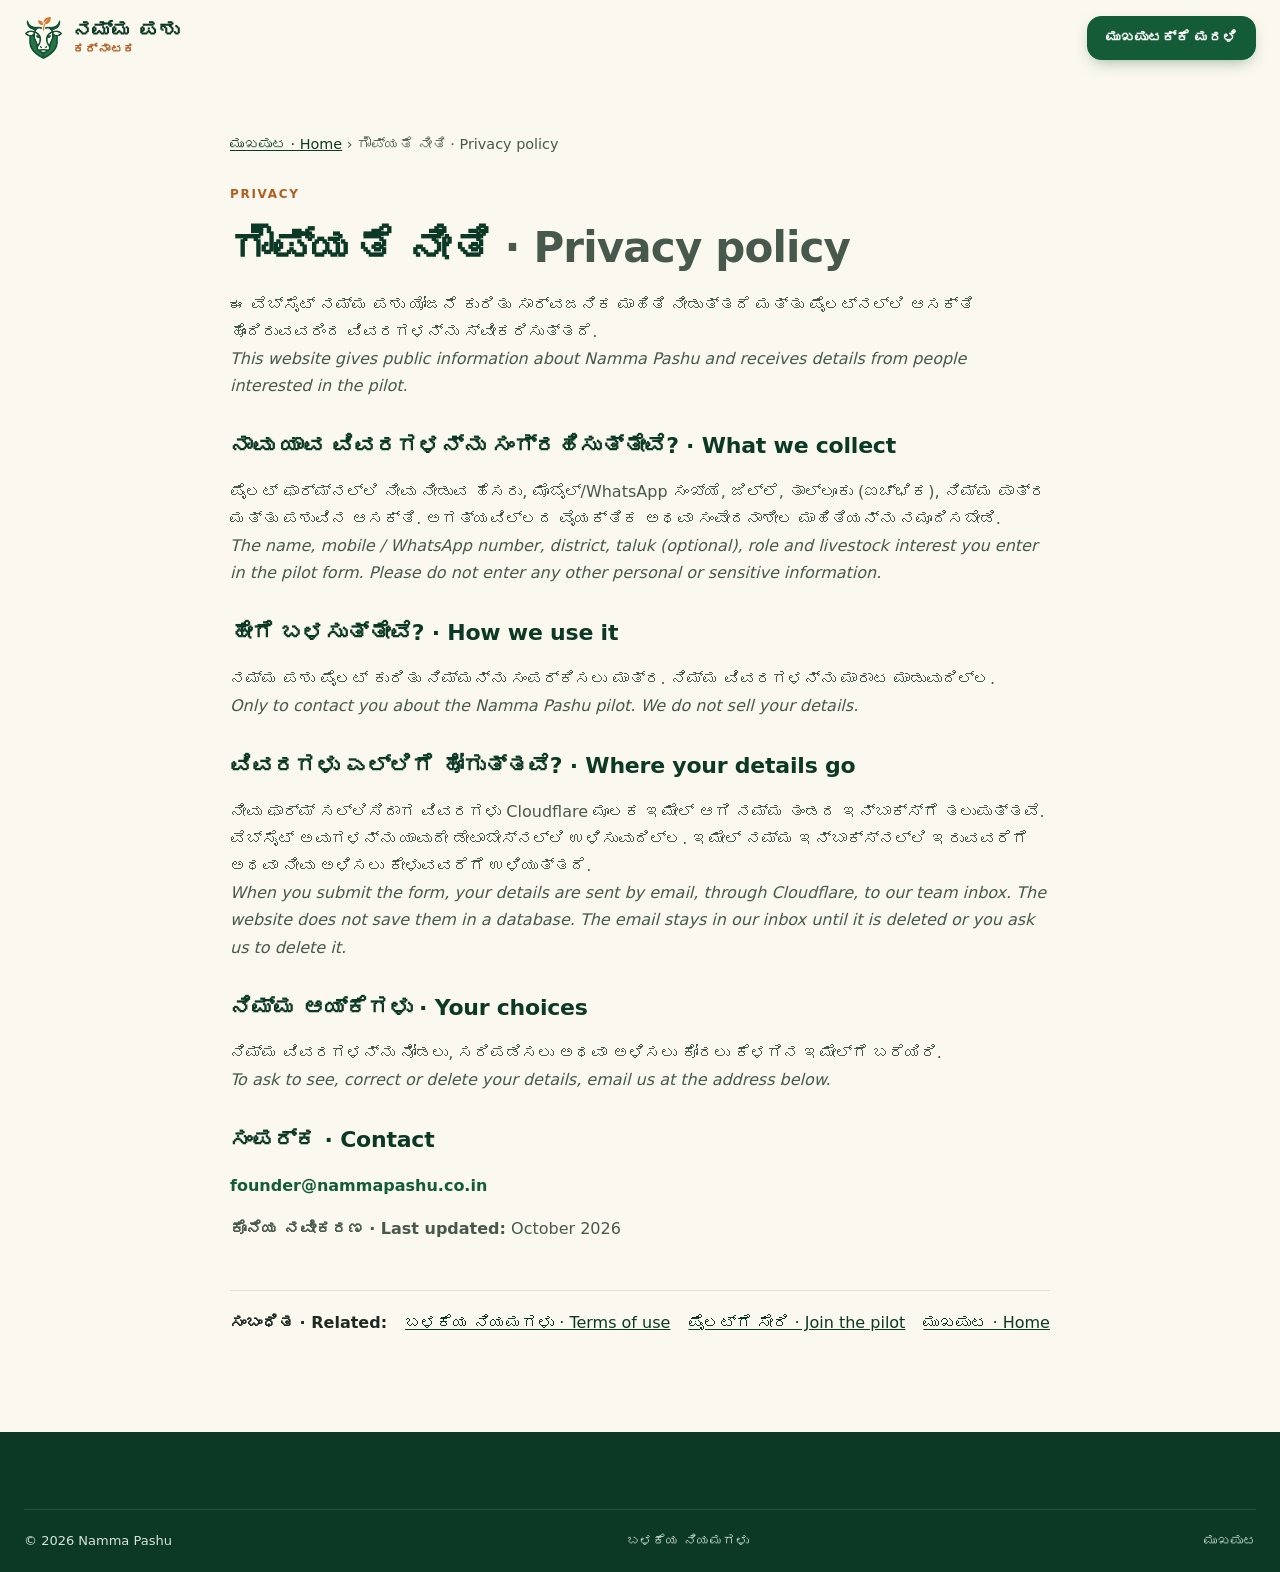
==== commit 938d1cef: "Site polish: 404, headers/CSP, SEO meta, JSON-LD, breadcrumbs, toasts, event tracking, skeletons, li" ====
--- a/privacy.html
+++ b/privacy.html
@@ -1,4 +1,4 @@
-<!doctype html><html lang="kn"><head><meta charset="utf-8"><meta name="viewport" content="width=device-width,initial-scale=1"><title>ಗೌಪ್ಯತೆ ನೀತಿ | ನಮ್ಮ ಪಶು</title><link rel="icon" href="favicon.ico" sizes="any"><link rel="icon" href="favicon-32.png" type="image/png" sizes="32x32"><link rel="apple-touch-icon" href="apple-touch-icon.png"><link rel="stylesheet" href="styles.css"></head><body><header class="site-header"><a class="brand" href="index.html"><span class="brand-mark"><img src="assets/logo-icon.png" alt="" width="39" height="44"></span><span class="brand-copy"><strong>ನಮ್ಮ ಪಶು</strong><small>ಕರ್ನಾಟಕ</small></span></a><a class="button button-small" href="index.html">ಮುಖಪುಟಕ್ಕೆ ಮರಳಿ</a></header><main class="section section-wrap legal"><span class="section-kicker">PRIVACY</span><h1>ಗೌಪ್ಯತೆ ನೀತಿ <span style="font-weight:600;color:var(--ink-2)">· Privacy policy</span></h1>
+<!doctype html><html lang="kn"><head><meta charset="utf-8"><meta name="viewport" content="width=device-width,initial-scale=1"><title>ಗೌಪ್ಯತೆ ನೀತಿ | ನಮ್ಮ ಪಶು</title><meta name="description" content="Namma Pashu privacy policy: what details we collect through the pilot form, why, and how to ask us to delete them. ನಮ್ಮ ಪಶು ಗೌಪ್ಯತೆ ನೀತಿ."><link rel="canonical" href="https://nammapashu.co.in/privacy"><link rel="manifest" href="/site.webmanifest"><meta property="og:type" content="website"><meta property="og:title" content="ಗೌಪ್ಯತೆ ನೀತಿ | ನಮ್ಮ ಪಶು"><meta property="og:description" content="Namma Pashu privacy policy: what details we collect through the pilot form, why, and how to ask us to delete them. ನಮ್ಮ ಪಶು ಗೌಪ್ಯತೆ ನೀತಿ."><meta property="og:url" content="https://nammapashu.co.in/privacy"><meta property="og:image" content="https://nammapashu.co.in/og-image.jpg"><meta name="twitter:card" content="summary_large_image"><script type="application/ld+json">{"@context":"https://schema.org","@type":"BreadcrumbList","itemListElement":[{"@type":"ListItem","position":1,"name":"Home","item":"https://nammapashu.co.in/"},{"@type":"ListItem","position":2,"name":"Privacy policy","item":"https://nammapashu.co.in/privacy"}]}</script><link rel="icon" href="/favicon.ico" sizes="any"><link rel="icon" href="/favicon-32.png" type="image/png" sizes="32x32"><link rel="apple-touch-icon" href="/apple-touch-icon.png"><link rel="stylesheet" href="/styles.css"></head><body><header class="site-header"><a class="brand" href="/"><span class="brand-mark"><img src="/assets/logo-icon.png" alt="" width="39" height="44"></span><span class="brand-copy"><strong>ನಮ್ಮ ಪಶು</strong><small>ಕರ್ನಾಟಕ</small></span></a><a class="button button-small" href="/">ಮುಖಪುಟಕ್ಕೆ ಮರಳಿ</a></header><main class="section section-wrap legal"><nav class="crumbs" aria-label="Breadcrumb"><a href="/">ಮುಖಪುಟ · Home</a> <span aria-hidden="true">›</span> <span aria-current="page">ಗೌಪ್ಯತೆ ನೀತಿ · Privacy policy</span></nav><span class="section-kicker">PRIVACY</span><h1>ಗೌಪ್ಯತೆ ನೀತಿ <span style="font-weight:600;color:var(--ink-2)">· Privacy policy</span></h1>
 <p>ಈ ವೆಬ್‌ಸೈಟ್ ನಮ್ಮ ಪಶು ಯೋಜನೆ ಕುರಿತು ಸಾರ್ವಜನಿಕ ಮಾಹಿತಿ ನೀಡುತ್ತದೆ ಮತ್ತು ಪೈಲಟ್‌ನಲ್ಲಿ ಆಸಕ್ತಿ ಹೊಂದಿರುವವರಿಂದ ವಿವರಗಳನ್ನು ಸ್ವೀಕರಿಸುತ್ತದೆ.<br><em>This website gives public information about Namma Pashu and receives details from people interested in the pilot.</em></p>
 <h2>ನಾವು ಯಾವ ವಿವರಗಳನ್ನು ಸಂಗ್ರಹಿಸುತ್ತೇವೆ? · What we collect</h2>
 <p>ಪೈಲಟ್ ಫಾರ್ಮ್‌ನಲ್ಲಿ ನೀವು ನೀಡುವ ಹೆಸರು, ಮೊಬೈಲ್/WhatsApp ಸಂಖ್ಯೆ, ಜಿಲ್ಲೆ, ತಾಲ್ಲೂಕು (ಐಚ್ಛಿಕ), ನಿಮ್ಮ ಪಾತ್ರ ಮತ್ತು ಪಶುವಿನ ಆಸಕ್ತಿ. ಅಗತ್ಯವಿಲ್ಲದ ವೈಯಕ್ತಿಕ ಅಥವಾ ಸಂವೇದನಾಶೀಲ ಮಾಹಿತಿಯನ್ನು ನಮೂದಿಸಬೇಡಿ.<br><em>The name, mobile / WhatsApp number, district, taluk (optional), role and livestock interest you enter in the pilot form. Please do not enter any other personal or sensitive information.</em></p>
@@ -10,4 +10,4 @@
 <p>ನಿಮ್ಮ ವಿವರಗಳನ್ನು ನೋಡಲು, ಸರಿಪಡಿಸಲು ಅಥವಾ ಅಳಿಸಲು ಕೋರಲು ಕೆಳಗಿನ ಇಮೇಲ್‌ಗೆ ಬರೆಯಿರಿ.<br><em>To ask to see, correct or delete your details, email us at the address below.</em></p>
 <h2>ಸಂಪರ್ಕ · Contact</h2>
 <p><a href="mailto:founder@nammapashu.co.in" style="color:var(--green);font-weight:700">founder@nammapashu.co.in</a></p>
-<p><strong>ಕೊನೆಯ ನವೀಕರಣ · Last updated:</strong> October 2026</p></main><footer class="site-footer"><div class="footer-bottom section-wrap"><span>© 2026 Namma Pashu</span><a href="terms.html">ಬಳಕೆಯ ನಿಯಮಗಳು</a><a href="index.html">ಮುಖಪುಟ</a></div></footer></body></html>+<p><strong>ಕೊನೆಯ ನವೀಕರಣ · Last updated:</strong> October 2026</p><nav class="related" aria-label="Related"><strong>ಸಂಬಂಧಿತ · Related:</strong> <a href="/terms">ಬಳಕೆಯ ನಿಯಮಗಳು · Terms of use</a> <a href="/#pilot">ಪೈಲಟ್‌ಗೆ ಸೇರಿ · Join the pilot</a> <a href="/">ಮುಖಪುಟ · Home</a></nav></main><footer class="site-footer"><div class="footer-bottom section-wrap"><span>© 2026 Namma Pashu</span><a href="/terms">ಬಳಕೆಯ ನಿಯಮಗಳು</a><a href="/">ಮುಖಪುಟ</a></div></footer></body></html>
--- a/styles.css
+++ b/styles.css
@@ -467,3 +467,169 @@
 .brand-light .brand-mark{background:#fff;border-radius:12px;padding:6px 8px;display:flex}
 .brand-light .brand-mark img{height:40px}
 @media (max-width:640px){.brand-mark img{width:auto;height:40px}}
+
+/* Founder section */
+.founder-card{display:grid;grid-template-columns:minmax(240px,320px) minmax(0,1fr);gap:clamp(24px,4vw,56px);align-items:start;background:var(--white);border:1px solid var(--line);border-radius:var(--r-xl);padding:clamp(24px,4vw,44px);box-shadow:var(--sh-2)}
+.founder-id{display:flex;align-items:center;gap:16px}
+.founder-avatar{flex:none;width:72px;height:72px;border-radius:50%;background:var(--green-900);color:#fff;display:grid;place-items:center;font-size:32px;font-weight:800}
+.founder-name{font-size:clamp(22px,2.4vw,28px);margin:0;line-height:1.2}
+.founder-role{margin:4px 0 0;color:var(--orange-700);font-weight:700;font-size:15px}
+.founder-body{display:flex;flex-direction:column;align-items:flex-start;gap:16px}
+.founder-quote{font-size:clamp(18px,2vw,21px);line-height:1.7;color:var(--ink);margin:0;max-width:60ch}
+.founder-aims-title{font-size:16px;margin:8px 0 0}
+.founder-aims{list-style:none;padding:0;margin:0;display:flex;flex-wrap:wrap;gap:10px}
+.founder-aims li{background:#E6F0DF;color:var(--green-900);border-radius:999px;padding:8px 16px;font-weight:700;font-size:15px}
+@media (max-width:920px){.founder-card{grid-template-columns:1fr}}
+
+/* prevent 6px sideways scroll from the hero phone mockup */
+body{overflow-x:clip}
+.founder-aims li.main{background:var(--green-900);color:#fff}
+
+/* ================= UI refinement pass ================= */
+:root{--ink-2:#47594D}
+
+/* --- Hero: phone sits beside the photo, no longer covers the cow --- */
+@media (min-width:641px){
+  .hero-visual{padding-right:92px}
+  .phone{right:0;bottom:-4px;width:152px}
+  .hero-photo{aspect-ratio:1/1;max-height:560px;width:100%}
+  .hero-photo img{object-position:42% 40%}
+}
+.phone-frame{animation:floaty 7s ease-in-out infinite}
+@keyframes floaty{0%,100%{transform:rotate(3deg) translateY(0)}50%{transform:rotate(3deg) translateY(-6px)}}
+.hero-copy>*{animation:rise .7s var(--ease) both}
+.hero-copy>*:nth-child(2){animation-delay:.08s}.hero-copy>*:nth-child(3){animation-delay:.16s}
+.hero-copy>*:nth-child(4){animation-delay:.24s}.hero-copy>*:nth-child(5){animation-delay:.32s}
+.hero-photo{animation:rise .8s var(--ease) .1s both}
+.hero-sample{animation:rise .8s var(--ease) .35s both}
+
+/* --- Larger, clearer small text --- */
+.badge,.sample-badge{font-size:13px}
+.brand-copy small{font-size:12px}
+.hero-sample small,.animal-stats dt,.animal-price small,.facts dt,.fineprint{font-size:13px}
+.phone figcaption{font-size:12px;white-space:nowrap}
+@media (min-width:641px){.phone{text-align:right}}
+.breed small,.err{font-size:14px}
+.about-copy p.muted,.cta-card p,.pilot-points li{font-size:16px}
+.hero-note{font-size:15px}
+
+/* --- About: use the full width on desktop --- */
+.about-head,.about-body{display:flex;flex-direction:column;align-items:flex-start;gap:20px}
+@media (min-width:921px){
+  .about-copy{max-width:none;display:grid;grid-template-columns:minmax(0,1fr) minmax(0,1.1fr);gap:clamp(32px,5vw,80px);align-items:start}
+}
+
+/* --- Pilot form: steps fill the left panel --- */
+.pilot-steps{margin-top:12px;width:100%;max-width:460px;background:rgba(255,255,255,.07);border:1px solid rgba(255,255,255,.16);border-radius:var(--r-lg);padding:22px 22px 8px}
+.pilot-steps h3{color:#fff;font-size:17px;margin-bottom:14px}
+.pilot-steps ol{display:flex;flex-direction:column}
+.pilot-steps li{display:flex;gap:14px;align-items:flex-start;padding-bottom:18px;position:relative}
+.pilot-steps li:not(:last-child)::before{content:"";position:absolute;left:15px;top:34px;bottom:2px;border-left:2px dashed rgba(242,178,124,.55)}
+.pilot-steps .n{flex:none;width:32px;height:32px;border-radius:50%;background:#F2B27C;color:#0C3925;font-weight:800;display:grid;place-items:center;font-family:var(--font-en)}
+.pilot-steps b{display:block;color:#fff;font-size:16px;line-height:1.5}
+.pilot-steps small{display:block;color:#CFE3D6;font-size:14px;line-height:1.55}
+
+/* --- Marketplace "join" card (replaces the empty dashed box) --- */
+.cta-card{background:linear-gradient(160deg,var(--green-900),#145C38);border:0;color:#fff;box-shadow:var(--sh-2);align-items:flex-start}
+.cta-card h3{color:#fff}
+.cta-card p{color:#D3E6D9}
+.cta-card .ico{background:rgba(255,255,255,.14);color:#F2B27C}
+.cta-card .button{margin-top:6px}
+
+/* --- Breed photo colour match --- */
+.breed img[src*="malnad"]{filter:saturate(1.12) contrast(1.08)}
+
+/* --- Floating join button (phones) --- */
+.fab-join{display:none}
+@media (max-width:640px){
+  .fab-join{display:inline-flex;align-items:center;gap:8px;position:fixed;right:16px;bottom:max(16px,env(safe-area-inset-bottom));z-index:40;min-height:52px;padding:0 20px;border-radius:99px;background:var(--orange);color:#fff;font-weight:700;box-shadow:0 12px 24px -8px rgba(179,93,31,.7);opacity:0;transform:translateY(24px) scale(.96);pointer-events:none;transition:opacity .3s var(--ease),transform .3s var(--ease)}
+  .fab-join .icon{width:18px;height:18px}
+  .fab-join.is-on{opacity:1;transform:none;pointer-events:auto}
+  .back-top{bottom:84px}
+}
+
+/* --- Staggered reveal for grids --- */
+.reveal.step:nth-child(2),.reveal.benefit:nth-child(2),.reveal.service:nth-child(2){transition-delay:.08s}
+.reveal.step:nth-child(3),.reveal.benefit:nth-child(3),.reveal.service:nth-child(3){transition-delay:.16s}
+.reveal.step:nth-child(4),.reveal.service:nth-child(4){transition-delay:.24s}
+.reveal.service:nth-child(5){transition-delay:.32s}.reveal.service:nth-child(6){transition-delay:.4s}
+
+/* --- Mobile: tighter spacing, comfortable sizes --- */
+@media (max-width:640px){
+  .section{padding-block:48px}
+  .section-head{margin-bottom:24px}
+  .hero + .section{padding-top:44px}
+  .founder-card,.pilot-steps{padding-inline:18px}
+  .pilot-form{padding:22px 18px}
+}
+/* --- Tablet --- */
+@media (min-width:641px) and (max-width:920px){
+  .pilot-steps{max-width:none}
+  .hero-visual{max-width:600px}
+}
+@media (prefers-reduced-motion:reduce){.phone-frame{animation:none}}
+
+@media (max-width:420px){.search-field,.selects,.select-field{min-width:0;max-width:100%}.market-tools,.filters{max-width:100%}}
+
+/* --- WhatsApp --- */
+.fab-wa{position:fixed;right:16px;bottom:max(16px,env(safe-area-inset-bottom));z-index:41;width:56px;height:56px;border-radius:50%;display:grid;place-items:center;background:#1F8A4C;color:#fff;box-shadow:0 12px 24px -8px rgba(23,107,58,.7);transition:transform .2s var(--ease),background .2s}
+.fab-wa:hover{background:#176B3A;transform:translateY(-3px)}
+.fab-wa .icon{width:28px;height:28px;fill:none;stroke:#fff}
+.pilot-copy .button-whatsapp{margin-top:6px;align-self:flex-start}
+@media (max-width:640px){.fab-join{right:84px}}
+@media (min-width:641px){.fab-wa{right:24px;bottom:24px}}
+
+/* --- Breed buttons + modal facts --- */
+.breed>div{display:flex;flex-direction:column;align-items:flex-start;gap:2px}
+.breed-btn{margin-top:10px;display:inline-flex;align-items:center;gap:6px;min-height:40px;padding:6px 14px;border-radius:99px;border:1.5px solid var(--green);background:transparent;color:var(--green);font-weight:700;font-size:14px;cursor:pointer;transition:background .2s,color .2s,gap .2s}
+.breed-btn .icon{width:16px;height:16px}
+.breed-btn:hover{background:var(--green);color:#fff;gap:10px}
+.breed-facts{display:flex;flex-direction:column;gap:14px;width:100%;margin:0}
+.breed-facts dt{font-size:13px;font-weight:700;color:var(--orange-700);margin-bottom:2px}
+.breed-facts dd{margin:0;color:var(--ink);line-height:1.65}
+#breedModal .modal-media img{min-height:240px}
+
+/* --- Remove the big empty gap under the breeds card --- */
+#about{padding-bottom:clamp(24px,3vw,40px)}
+#founder{padding-top:clamp(24px,3vw,40px)}
+
+/* --- Features (15 cards) --- */
+.service ul{display:flex;flex-direction:column;gap:8px;flex:1;width:100%}
+.service li{position:relative;padding-left:18px;font-size:15px;line-height:1.6;color:var(--ink-2)}
+.service li::before{content:"";position:absolute;left:0;top:.62em;width:8px;height:8px;border-radius:50%;background:var(--orange)}
+.service h3{font-size:18px;line-height:1.4}
+.features-note{margin-top:24px}
+
+/* --- Hero bullet list --- */
+.hero-points{display:grid;grid-template-columns:repeat(2,minmax(0,1fr));gap:10px 24px;width:100%}
+.hero-points li{display:flex;gap:10px;align-items:flex-start;font-size:16px;line-height:1.55;color:var(--ink)}
+.hero-points .icon{flex:none;width:20px;height:20px;margin-top:3px;padding:3px;border-radius:50%;background:var(--sage);color:var(--green)}
+@media (max-width:640px){.hero-points{grid-template-columns:1fr;gap:8px}}
+
+/* --- Hero list: clean, even rows --- */
+.hero-points{align-items:start;grid-auto-rows:minmax(28px,auto);gap:12px 28px}
+.hero-points li{align-items:flex-start;min-width:0}
+.hero-points li span{flex:1;min-width:0;overflow-wrap:anywhere}
+.hero-points .icon{margin-top:2px}
+
+/* --- Phone app preview now shows on mobile too --- */
+@media (max-width:640px){
+  .hero-visual{display:flex;flex-direction:column;align-items:stretch}
+  .phone{display:block;position:relative;right:auto;bottom:auto;width:210px;margin:28px auto 0;text-align:center}
+  .phone figcaption{white-space:normal}
+}
+
+.hero-points{grid-template-columns:repeat(auto-fit,minmax(min(100%,270px),1fr))}
+.hero-points{grid-template-columns:repeat(2,minmax(0,1fr))}
+@media (min-width:921px) and (max-width:1199px){.hero-points{grid-template-columns:1fr}}
+@media (max-width:640px){.hero-points{grid-template-columns:1fr}}
+
+/* Skeletons, toast, breadcrumbs */
+@keyframes shimmer{0%{background-position:-200% 0}100%{background-position:200% 0}}
+img[loading="lazy"]:not(.is-loaded){background:linear-gradient(90deg,#e8e4d4 25%,#f3efe2 50%,#e8e4d4 75%);background-size:200% 100%;animation:shimmer 1.4s linear infinite}
+.toast{position:fixed;left:50%;bottom:24px;transform:translate(-50%,20px);background:var(--green-900,#1F4D2E);color:#fff;padding:12px 20px;border-radius:12px;font-weight:600;box-shadow:0 10px 30px rgba(0,0,0,.2);opacity:0;pointer-events:none;transition:opacity .25s,transform .25s;z-index:200;max-width:calc(100vw - 32px);text-align:center}
+.toast.is-on{opacity:1;transform:translate(-50%,0)}
+.toast-err{background:#9b2c1d}
+.crumbs{font-size:.9rem;color:var(--ink-2);margin-bottom:12px}.crumbs a{color:var(--green-900);text-decoration:underline}
+.related{display:flex;flex-wrap:wrap;gap:8px 18px;margin-top:32px;padding-top:18px;border-top:1px solid rgba(0,0,0,.1)}.related a{color:var(--green-900);text-decoration:underline}
+@media (prefers-reduced-motion:reduce){img[loading="lazy"]:not(.is-loaded){animation:none}.toast{transition:none}}
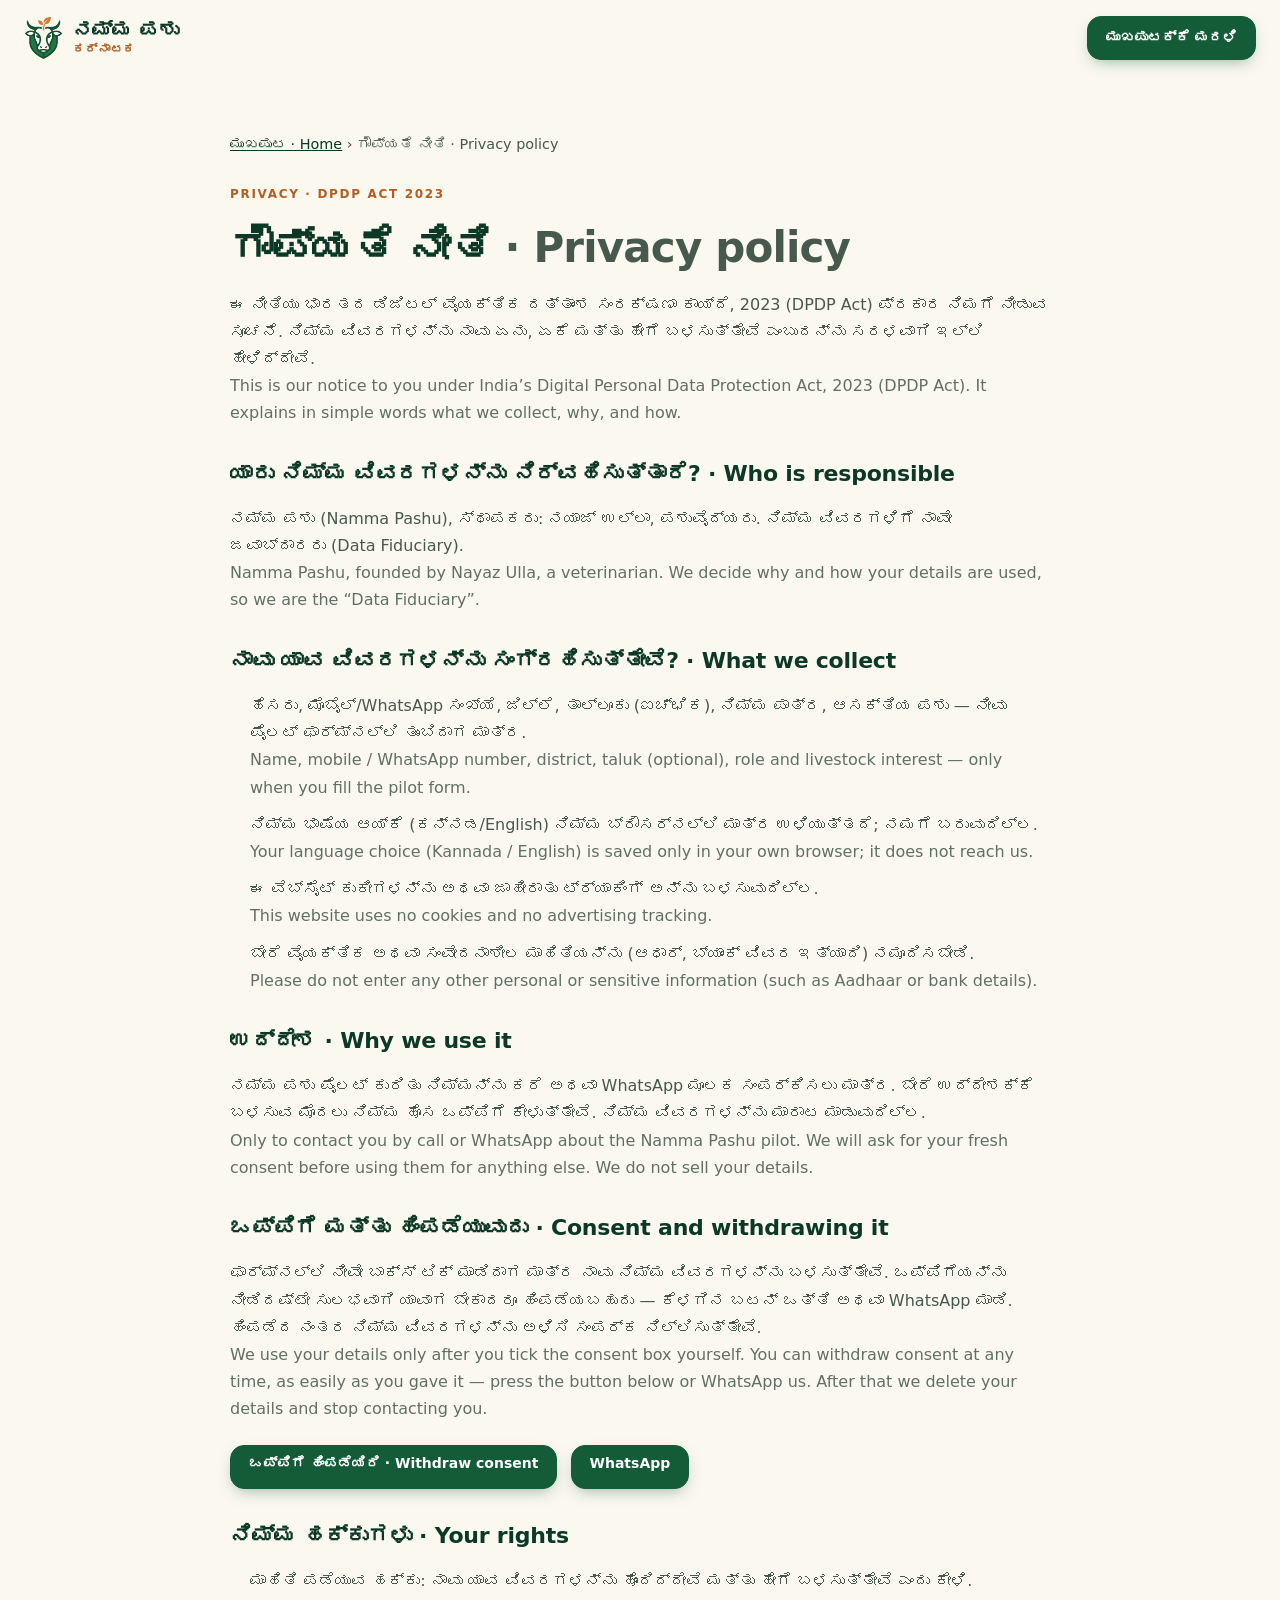
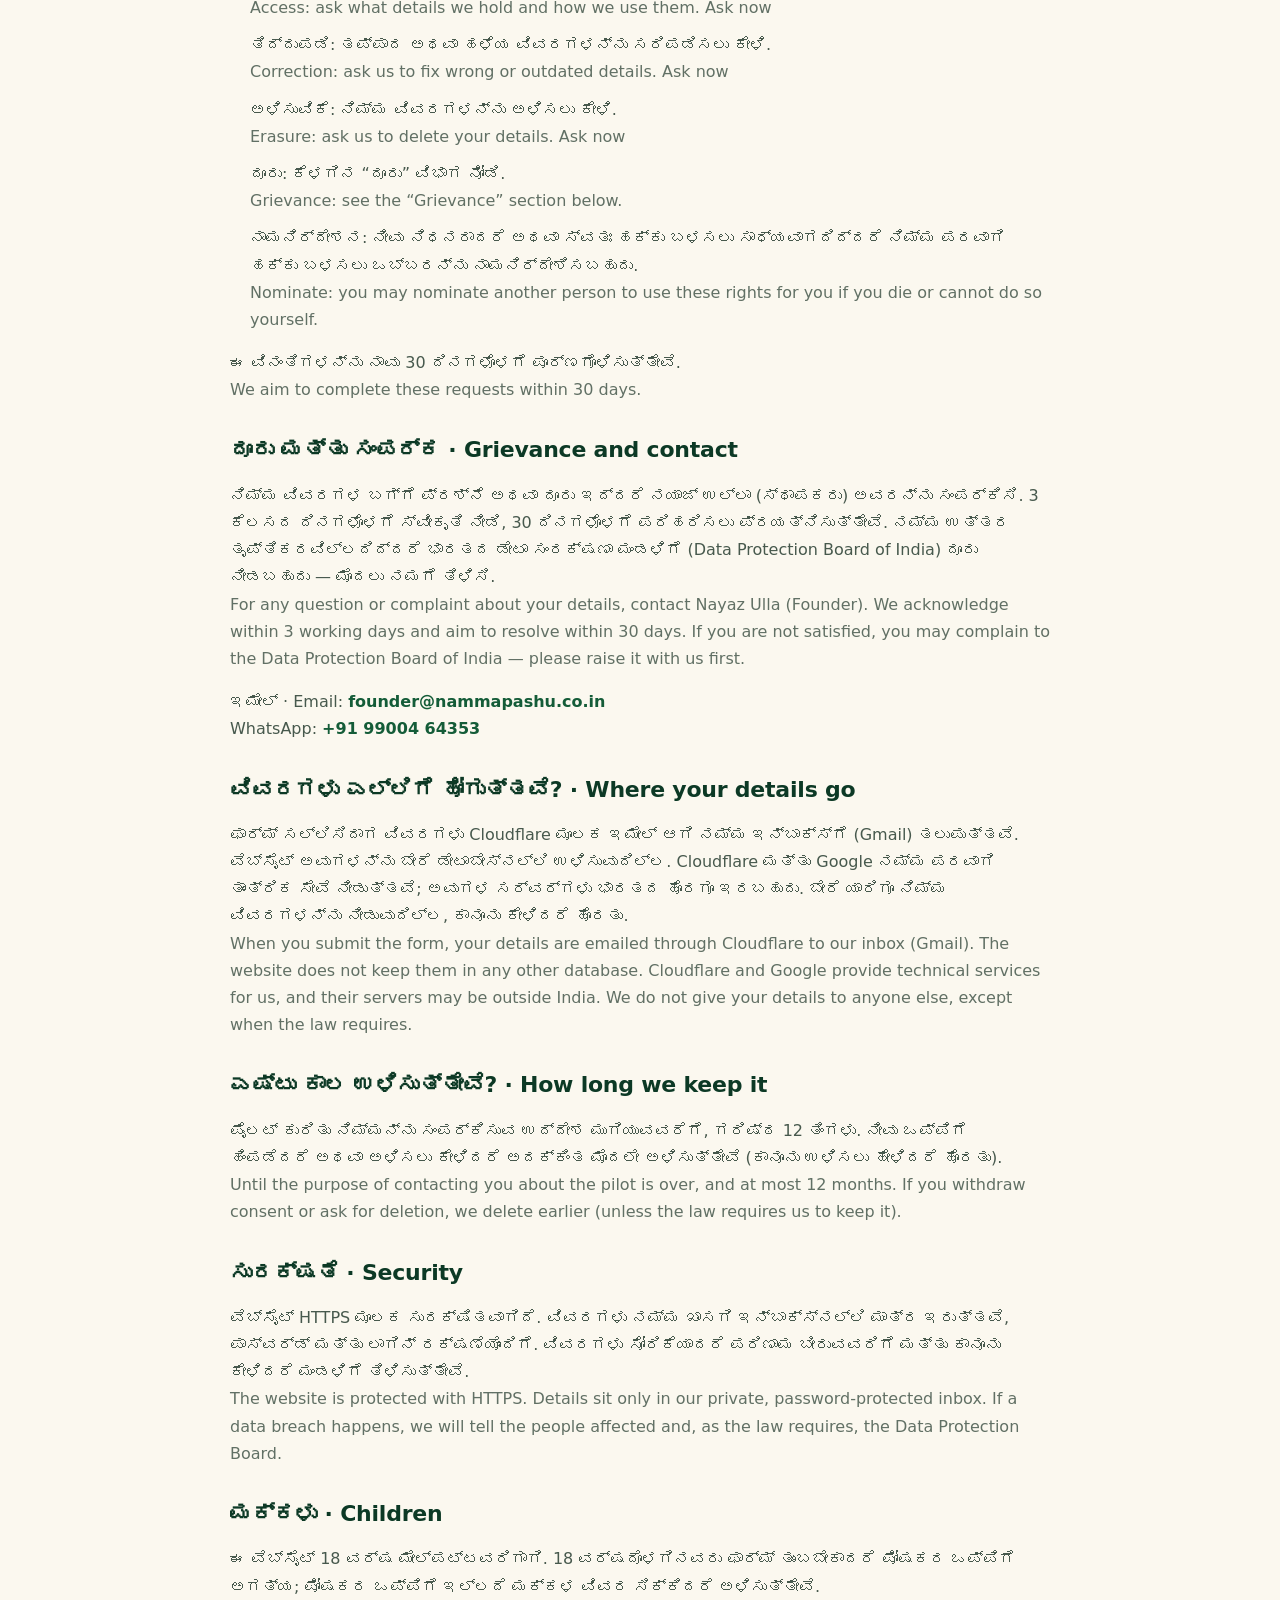
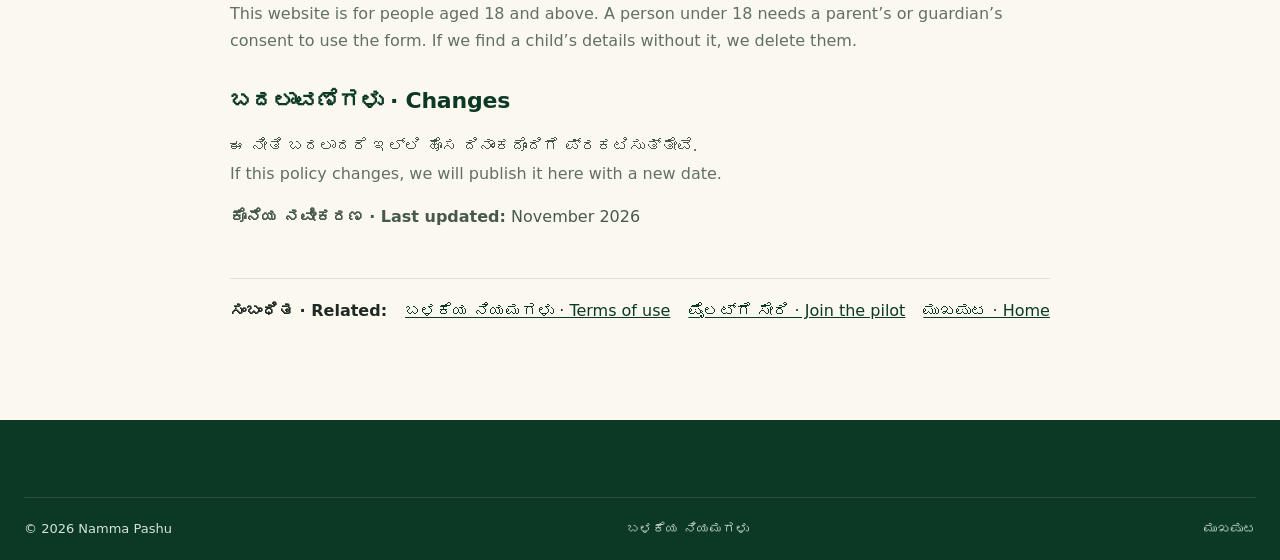
==== commit dd1235a7: "DPDP Act 2023 privacy notice, consent wording, withdrawal/rights/grievance links Co-Authored-By: Cla" ====
--- a/privacy.html
+++ b/privacy.html
@@ -1,13 +1,15 @@
-<!doctype html><html lang="kn"><head><meta charset="utf-8"><meta name="viewport" content="width=device-width,initial-scale=1"><title>ಗೌಪ್ಯತೆ ನೀತಿ | ನಮ್ಮ ಪಶು</title><meta name="description" content="Namma Pashu privacy policy: what details we collect through the pilot form, why, and how to ask us to delete them. ನಮ್ಮ ಪಶು ಗೌಪ್ಯತೆ ನೀತಿ."><link rel="canonical" href="https://nammapashu.co.in/privacy"><link rel="manifest" href="/site.webmanifest"><meta property="og:type" content="website"><meta property="og:title" content="ಗೌಪ್ಯತೆ ನೀತಿ | ನಮ್ಮ ಪಶು"><meta property="og:description" content="Namma Pashu privacy policy: what details we collect through the pilot form, why, and how to ask us to delete them. ನಮ್ಮ ಪಶು ಗೌಪ್ಯತೆ ನೀತಿ."><meta property="og:url" content="https://nammapashu.co.in/privacy"><meta property="og:image" content="https://nammapashu.co.in/og-image.jpg"><meta name="twitter:card" content="summary_large_image"><script type="application/ld+json">{"@context":"https://schema.org","@type":"BreadcrumbList","itemListElement":[{"@type":"ListItem","position":1,"name":"Home","item":"https://nammapashu.co.in/"},{"@type":"ListItem","position":2,"name":"Privacy policy","item":"https://nammapashu.co.in/privacy"}]}</script><link rel="icon" href="/favicon.ico" sizes="any"><link rel="icon" href="/favicon-32.png" type="image/png" sizes="32x32"><link rel="apple-touch-icon" href="/apple-touch-icon.png"><link rel="stylesheet" href="/styles.css"></head><body><header class="site-header"><a class="brand" href="/"><span class="brand-mark"><img src="/assets/logo-icon.png" alt="" width="39" height="44"></span><span class="brand-copy"><strong>ನಮ್ಮ ಪಶು</strong><small>ಕರ್ನಾಟಕ</small></span></a><a class="button button-small" href="/">ಮುಖಪುಟಕ್ಕೆ ಮರಳಿ</a></header><main class="section section-wrap legal"><nav class="crumbs" aria-label="Breadcrumb"><a href="/">ಮುಖಪುಟ · Home</a> <span aria-hidden="true">›</span> <span aria-current="page">ಗೌಪ್ಯತೆ ನೀತಿ · Privacy policy</span></nav><span class="section-kicker">PRIVACY</span><h1>ಗೌಪ್ಯತೆ ನೀತಿ <span style="font-weight:600;color:var(--ink-2)">· Privacy policy</span></h1>
-<p>ಈ ವೆಬ್‌ಸೈಟ್ ನಮ್ಮ ಪಶು ಯೋಜನೆ ಕುರಿತು ಸಾರ್ವಜನಿಕ ಮಾಹಿತಿ ನೀಡುತ್ತದೆ ಮತ್ತು ಪೈಲಟ್‌ನಲ್ಲಿ ಆಸಕ್ತಿ ಹೊಂದಿರುವವರಿಂದ ವಿವರಗಳನ್ನು ಸ್ವೀಕರಿಸುತ್ತದೆ.<br><em>This website gives public information about Namma Pashu and receives details from people interested in the pilot.</em></p>
-<h2>ನಾವು ಯಾವ ವಿವರಗಳನ್ನು ಸಂಗ್ರಹಿಸುತ್ತೇವೆ? · What we collect</h2>
-<p>ಪೈಲಟ್ ಫಾರ್ಮ್‌ನಲ್ಲಿ ನೀವು ನೀಡುವ ಹೆಸರು, ಮೊಬೈಲ್/WhatsApp ಸಂಖ್ಯೆ, ಜಿಲ್ಲೆ, ತಾಲ್ಲೂಕು (ಐಚ್ಛಿಕ), ನಿಮ್ಮ ಪಾತ್ರ ಮತ್ತು ಪಶುವಿನ ಆಸಕ್ತಿ. ಅಗತ್ಯವಿಲ್ಲದ ವೈಯಕ್ತಿಕ ಅಥವಾ ಸಂವೇದನಾಶೀಲ ಮಾಹಿತಿಯನ್ನು ನಮೂದಿಸಬೇಡಿ.<br><em>The name, mobile / WhatsApp number, district, taluk (optional), role and livestock interest you enter in the pilot form. Please do not enter any other personal or sensitive information.</em></p>
-<h2>ಹೇಗೆ ಬಳಸುತ್ತೇವೆ? · How we use it</h2>
-<p>ನಮ್ಮ ಪಶು ಪೈಲಟ್ ಕುರಿತು ನಿಮ್ಮನ್ನು ಸಂಪರ್ಕಿಸಲು ಮಾತ್ರ. ನಿಮ್ಮ ವಿವರಗಳನ್ನು ಮಾರಾಟ ಮಾಡುವುದಿಲ್ಲ.<br><em>Only to contact you about the Namma Pashu pilot. We do not sell your details.</em></p>
-<h2>ವಿವರಗಳು ಎಲ್ಲಿಗೆ ಹೋಗುತ್ತವೆ? · Where your details go</h2>
-<p>ನೀವು ಫಾರ್ಮ್ ಸಲ್ಲಿಸಿದಾಗ ವಿವರಗಳು Cloudflare ಮೂಲಕ ಇಮೇಲ್ ಆಗಿ ನಮ್ಮ ತಂಡದ ಇನ್‌ಬಾಕ್ಸ್‌ಗೆ ತಲುಪುತ್ತವೆ. ವೆಬ್‌ಸೈಟ್ ಅವುಗಳನ್ನು ಯಾವುದೇ ಡೇಟಾಬೇಸ್‌ನಲ್ಲಿ ಉಳಿಸುವುದಿಲ್ಲ. ಇಮೇಲ್ ನಮ್ಮ ಇನ್‌ಬಾಕ್ಸ್‌ನಲ್ಲಿ ಇರುವವರೆಗೆ ಅಥವಾ ನೀವು ಅಳಿಸಲು ಕೇಳುವವರೆಗೆ ಉಳಿಯುತ್ತದೆ.<br><em>When you submit the form, your details are sent by email, through Cloudflare, to our team inbox. The website does not save them in a database. The email stays in our inbox until it is deleted or you ask us to delete it.</em></p>
-<h2>ನಿಮ್ಮ ಆಯ್ಕೆಗಳು · Your choices</h2>
-<p>ನಿಮ್ಮ ವಿವರಗಳನ್ನು ನೋಡಲು, ಸರಿಪಡಿಸಲು ಅಥವಾ ಅಳಿಸಲು ಕೋರಲು ಕೆಳಗಿನ ಇಮೇಲ್‌ಗೆ ಬರೆಯಿರಿ.<br><em>To ask to see, correct or delete your details, email us at the address below.</em></p>
-<h2>ಸಂಪರ್ಕ · Contact</h2>
-<p><a href="mailto:founder@nammapashu.co.in" style="color:var(--green);font-weight:700">founder@nammapashu.co.in</a></p>
-<p><strong>ಕೊನೆಯ ನವೀಕರಣ · Last updated:</strong> October 2026</p><nav class="related" aria-label="Related"><strong>ಸಂಬಂಧಿತ · Related:</strong> <a href="/terms">ಬಳಕೆಯ ನಿಯಮಗಳು · Terms of use</a> <a href="/#pilot">ಪೈಲಟ್‌ಗೆ ಸೇರಿ · Join the pilot</a> <a href="/">ಮುಖಪುಟ · Home</a></nav></main><footer class="site-footer"><div class="footer-bottom section-wrap"><span>© 2026 Namma Pashu</span><a href="/terms">ಬಳಕೆಯ ನಿಯಮಗಳು</a><a href="/">ಮುಖಪುಟ</a></div></footer></body></html>+<!doctype html><html lang="kn"><head><meta charset="utf-8"><meta name="viewport" content="width=device-width,initial-scale=1"><title>ಗೌಪ್ಯತೆ ನೀತಿ | ನಮ್ಮ ಪಶು</title><meta name="description" content="Namma Pashu privacy notice under India’s DPDP Act 2023: what we collect, why, your rights, how to withdraw consent or delete your details. ನಮ್ಮ ಪಶು ಗೌಪ್ಯತೆ ನೀತಿ."><link rel="canonical" href="https://nammapashu.co.in/privacy"><link rel="manifest" href="/site.webmanifest"><meta property="og:type" content="website"><meta property="og:title" content="ಗೌಪ್ಯತೆ ನೀತಿ | ನಮ್ಮ ಪಶು"><meta property="og:description" content="Namma Pashu privacy policy: what details we collect through the pilot form, why, and how to ask us to delete them. ನಮ್ಮ ಪಶು ಗೌಪ್ಯತೆ ನೀತಿ."><meta property="og:url" content="https://nammapashu.co.in/privacy"><meta property="og:image" content="https://nammapashu.co.in/og-image.jpg"><meta name="twitter:card" content="summary_large_image"><script type="application/ld+json">{"@context":"https://schema.org","@type":"BreadcrumbList","itemListElement":[{"@type":"ListItem","position":1,"name":"Home","item":"https://nammapashu.co.in/"},{"@type":"ListItem","position":2,"name":"Privacy policy","item":"https://nammapashu.co.in/privacy"}]}</script><link rel="icon" href="/favicon.ico" sizes="any"><link rel="icon" href="/favicon-32.png" type="image/png" sizes="32x32"><link rel="apple-touch-icon" href="/apple-touch-icon.png"><link rel="stylesheet" href="/styles.css"></head><body><header class="site-header"><a class="brand" href="/"><span class="brand-mark"><img src="/assets/logo-icon.png" alt="" width="39" height="44"></span><span class="brand-copy"><strong>ನಮ್ಮ ಪಶು</strong><small>ಕರ್ನಾಟಕ</small></span></a><a class="button button-small" href="/">ಮುಖಪುಟಕ್ಕೆ ಮರಳಿ</a></header><main class="section section-wrap legal"><nav class="crumbs" aria-label="Breadcrumb"><a href="/">ಮುಖಪುಟ · Home</a> <span aria-hidden="true">›</span> <span aria-current="page">ಗೌಪ್ಯತೆ ನೀತಿ · Privacy policy</span></nav><span class="section-kicker">PRIVACY · DPDP ACT 2023</span><h1>ಗೌಪ್ಯತೆ ನೀತಿ <span style="font-weight:600;color:var(--ink-2)">· Privacy policy</span></h1>
+<p>ಈ ನೀತಿಯು ಭಾರತದ ಡಿಜಿಟಲ್ ವೈಯಕ್ತಿಕ ದತ್ತಾಂಶ ಸಂರಕ್ಷಣಾ ಕಾಯ್ದೆ, 2023 (DPDP Act) ಪ್ರಕಾರ ನಿಮಗೆ ನೀಡುವ ಸೂಚನೆ. ನಿಮ್ಮ ವಿವರಗಳನ್ನು ನಾವು ಏನು, ಏಕೆ ಮತ್ತು ಹೇಗೆ ಬಳಸುತ್ತೇವೆ ಎಂಬುದನ್ನು ಸರಳವಾಗಿ ಇಲ್ಲಿ ಹೇಳಿದ್ದೇವೆ.<br><em>This is our notice to you under India’s Digital Personal Data Protection Act, 2023 (DPDP Act). It explains in simple words what we collect, why, and how.</em></p>
+<h2 id="who">ಯಾರು ನಿಮ್ಮ ವಿವರಗಳನ್ನು ನಿರ್ವಹಿಸುತ್ತಾರೆ? · Who is responsible</h2><p>ನಮ್ಮ ಪಶು (Namma Pashu), ಸ್ಥಾಪಕರು: ನಯಾಜ್ ಉಲ್ಲಾ, ಪಶುವೈದ್ಯರು. ನಿಮ್ಮ ವಿವರಗಳಿಗೆ ನಾವೇ ಜವಾಬ್ದಾರರು (Data Fiduciary).<br><em>Namma Pashu, founded by Nayaz Ulla, a veterinarian. We decide why and how your details are used, so we are the “Data Fiduciary”.</em></p>
+<h2 id="data">ನಾವು ಯಾವ ವಿವರಗಳನ್ನು ಸಂಗ್ರಹಿಸುತ್ತೇವೆ? · What we collect</h2><ul><li>ಹೆಸರು, ಮೊಬೈಲ್/WhatsApp ಸಂಖ್ಯೆ, ಜಿಲ್ಲೆ, ತಾಲ್ಲೂಕು (ಐಚ್ಛಿಕ), ನಿಮ್ಮ ಪಾತ್ರ, ಆಸಕ್ತಿಯ ಪಶು — ನೀವು ಪೈಲಟ್ ಫಾರ್ಮ್‌ನಲ್ಲಿ ತುಂಬಿದಾಗ ಮಾತ್ರ.<br><em>Name, mobile / WhatsApp number, district, taluk (optional), role and livestock interest — only when you fill the pilot form.</em></li><li>ನಿಮ್ಮ ಭಾಷೆಯ ಆಯ್ಕೆ (ಕನ್ನಡ/English) ನಿಮ್ಮ ಬ್ರೌಸರ್‌ನಲ್ಲಿ ಮಾತ್ರ ಉಳಿಯುತ್ತದೆ; ನಮಗೆ ಬರುವುದಿಲ್ಲ.<br><em>Your language choice (Kannada / English) is saved only in your own browser; it does not reach us.</em></li><li>ಈ ವೆಬ್‌ಸೈಟ್ ಕುಕೀಗಳನ್ನು ಅಥವಾ ಜಾಹೀರಾತು ಟ್ರ್ಯಾಕಿಂಗ್ ಅನ್ನು ಬಳಸುವುದಿಲ್ಲ.<br><em>This website uses no cookies and no advertising tracking.</em></li><li>ಬೇರೆ ವೈಯಕ್ತಿಕ ಅಥವಾ ಸಂವೇದನಾಶೀಲ ಮಾಹಿತಿಯನ್ನು (ಆಧಾರ್, ಬ್ಯಾಂಕ್ ವಿವರ ಇತ್ಯಾದಿ) ನಮೂದಿಸಬೇಡಿ.<br><em>Please do not enter any other personal or sensitive information (such as Aadhaar or bank details).</em></li></ul>
+<h2 id="purpose">ಉದ್ದೇಶ · Why we use it</h2><p>ನಮ್ಮ ಪಶು ಪೈಲಟ್ ಕುರಿತು ನಿಮ್ಮನ್ನು ಕರೆ ಅಥವಾ WhatsApp ಮೂಲಕ ಸಂಪರ್ಕಿಸಲು ಮಾತ್ರ. ಬೇರೆ ಉದ್ದೇಶಕ್ಕೆ ಬಳಸುವ ಮೊದಲು ನಿಮ್ಮ ಹೊಸ ಒಪ್ಪಿಗೆ ಕೇಳುತ್ತೇವೆ. ನಿಮ್ಮ ವಿವರಗಳನ್ನು ಮಾರಾಟ ಮಾಡುವುದಿಲ್ಲ.<br><em>Only to contact you by call or WhatsApp about the Namma Pashu pilot. We will ask for your fresh consent before using them for anything else. We do not sell your details.</em></p>
+<h2 id="consent">ಒಪ್ಪಿಗೆ ಮತ್ತು ಹಿಂಪಡೆಯುವುದು · Consent and withdrawing it</h2><p>ಫಾರ್ಮ್‌ನಲ್ಲಿ ನೀವೇ ಬಾಕ್ಸ್ ಟಿಕ್ ಮಾಡಿದಾಗ ಮಾತ್ರ ನಾವು ನಿಮ್ಮ ವಿವರಗಳನ್ನು ಬಳಸುತ್ತೇವೆ. ಒಪ್ಪಿಗೆಯನ್ನು ನೀಡಿದಷ್ಟೇ ಸುಲಭವಾಗಿ ಯಾವಾಗ ಬೇಕಾದರೂ ಹಿಂಪಡೆಯಬಹುದು — ಕೆಳಗಿನ ಬಟನ್ ಒತ್ತಿ ಅಥವಾ WhatsApp ಮಾಡಿ. ಹಿಂಪಡೆದ ನಂತರ ನಿಮ್ಮ ವಿವರಗಳನ್ನು ಅಳಿಸಿ ಸಂಪರ್ಕ ನಿಲ್ಲಿಸುತ್ತೇವೆ.<br><em>We use your details only after you tick the consent box yourself. You can withdraw consent at any time, as easily as you gave it — press the button below or WhatsApp us. After that we delete your details and stop contacting you.</em></p><p><a class="button button-small" style="display:inline-block;margin:6px 8px 0 0" href="mailto:founder@nammapashu.co.in?subject=Withdraw%20consent%20/%20Delete%20my%20details&body=Name:%0AMobile%20number%20I%20gave:%0APlease%20delete%20my%20details%20and%20stop%20contacting%20me.">ಒಪ್ಪಿಗೆ ಹಿಂಪಡೆಯಿರಿ · Withdraw consent</a> <a class="button button-small" style="display:inline-block;margin:6px 8px 0 0" href="https://wa.me/919900464353?text=Please%20delete%20my%20details%20and%20stop%20contacting%20me.">WhatsApp</a></p>
+<h2 id="rights">ನಿಮ್ಮ ಹಕ್ಕುಗಳು · Your rights</h2><ul><li>ಮಾಹಿತಿ ಪಡೆಯುವ ಹಕ್ಕು: ನಾವು ಯಾವ ವಿವರಗಳನ್ನು ಹೊಂದಿದ್ದೇವೆ ಮತ್ತು ಹೇಗೆ ಬಳಸುತ್ತೇವೆ ಎಂದು ಕೇಳಿ.<br><em>Access: ask what details we hold and how we use them. <a href="mailto:founder@nammapashu.co.in?subject=Access%20my%20details&body=Name:%0AMobile%20number%20I%20gave:%0APlease%20tell%20me%20what%20details%20of%20mine%20you%20hold%20and%20how%20you%20use%20them.">Ask now</a></em></li><li>ತಿದ್ದುಪಡಿ: ತಪ್ಪಾದ ಅಥವಾ ಹಳೆಯ ವಿವರಗಳನ್ನು ಸರಿಪಡಿಸಲು ಕೇಳಿ.<br><em>Correction: ask us to fix wrong or outdated details. <a href="mailto:founder@nammapashu.co.in?subject=Correct%20my%20details&body=Name:%0AMobile%20number%20I%20gave:%0APlease%20correct%20my%20details%20as%20follows:%0A">Ask now</a></em></li><li>ಅಳಿಸುವಿಕೆ: ನಿಮ್ಮ ವಿವರಗಳನ್ನು ಅಳಿಸಲು ಕೇಳಿ.<br><em>Erasure: ask us to delete your details. <a href="mailto:founder@nammapashu.co.in?subject=Withdraw%20consent%20/%20Delete%20my%20details&body=Name:%0AMobile%20number%20I%20gave:%0APlease%20delete%20my%20details%20and%20stop%20contacting%20me.">Ask now</a></em></li><li>ದೂರು: ಕೆಳಗಿನ “ದೂರು” ವಿಭಾಗ ನೋಡಿ.<br><em>Grievance: see the “Grievance” section below.</em></li><li>ನಾಮನಿರ್ದೇಶನ: ನೀವು ನಿಧನರಾದರೆ ಅಥವಾ ಸ್ವತಃ ಹಕ್ಕು ಬಳಸಲು ಸಾಧ್ಯವಾಗದಿದ್ದರೆ ನಿಮ್ಮ ಪರವಾಗಿ ಹಕ್ಕು ಬಳಸಲು ಒಬ್ಬರನ್ನು ನಾಮನಿರ್ದೇಶಿಸಬಹುದು.<br><em>Nominate: you may nominate another person to use these rights for you if you die or cannot do so yourself.</em></li></ul>
+<p>ಈ ವಿನಂತಿಗಳನ್ನು ನಾವು 30 ದಿನಗಳೊಳಗೆ ಪೂರ್ಣಗೊಳಿಸುತ್ತೇವೆ.<br><em>We aim to complete these requests within 30 days.</em></p>
+<h2 id="grievance">ದೂರು ಮತ್ತು ಸಂಪರ್ಕ · Grievance and contact</h2><p>ನಿಮ್ಮ ವಿವರಗಳ ಬಗ್ಗೆ ಪ್ರಶ್ನೆ ಅಥವಾ ದೂರು ಇದ್ದರೆ ನಯಾಜ್ ಉಲ್ಲಾ (ಸ್ಥಾಪಕರು) ಅವರನ್ನು ಸಂಪರ್ಕಿಸಿ. 3 ಕೆಲಸದ ದಿನಗಳೊಳಗೆ ಸ್ವೀಕೃತಿ ನೀಡಿ, 30 ದಿನಗಳೊಳಗೆ ಪರಿಹರಿಸಲು ಪ್ರಯತ್ನಿಸುತ್ತೇವೆ. ನಮ್ಮ ಉತ್ತರ ತೃಪ್ತಿಕರವಿಲ್ಲದಿದ್ದರೆ ಭಾರತದ ಡೇಟಾ ಸಂರಕ್ಷಣಾ ಮಂಡಳಿಗೆ (Data Protection Board of India) ದೂರು ನೀಡಬಹುದು — ಮೊದಲು ನಮಗೆ ತಿಳಿಸಿ.<br><em>For any question or complaint about your details, contact Nayaz Ulla (Founder). We acknowledge within 3 working days and aim to resolve within 30 days. If you are not satisfied, you may complain to the Data Protection Board of India — please raise it with us first.</em></p><p>ಇಮೇಲ್ · Email: <a href="mailto:founder@nammapashu.co.in?subject=Grievance%20about%20my%20personal%20data&body=Name:%0AMobile%20number%20I%20gave:%0AMy%20complaint:%0A" style="color:var(--green);font-weight:700">founder@nammapashu.co.in</a><br>WhatsApp: <a href="https://wa.me/919900464353" style="color:var(--green);font-weight:700">+91 99004 64353</a></p>
+<h2 id="sharing">ವಿವರಗಳು ಎಲ್ಲಿಗೆ ಹೋಗುತ್ತವೆ? · Where your details go</h2><p>ಫಾರ್ಮ್ ಸಲ್ಲಿಸಿದಾಗ ವಿವರಗಳು Cloudflare ಮೂಲಕ ಇಮೇಲ್ ಆಗಿ ನಮ್ಮ ಇನ್‌ಬಾಕ್ಸ್‌ಗೆ (Gmail) ತಲುಪುತ್ತವೆ. ವೆಬ್‌ಸೈಟ್ ಅವುಗಳನ್ನು ಬೇರೆ ಡೇಟಾಬೇಸ್‌ನಲ್ಲಿ ಉಳಿಸುವುದಿಲ್ಲ. Cloudflare ಮತ್ತು Google ನಮ್ಮ ಪರವಾಗಿ ತಾಂತ್ರಿಕ ಸೇವೆ ನೀಡುತ್ತವೆ; ಅವುಗಳ ಸರ್ವರ್‌ಗಳು ಭಾರತದ ಹೊರಗೂ ಇರಬಹುದು. ಬೇರೆ ಯಾರಿಗೂ ನಿಮ್ಮ ವಿವರಗಳನ್ನು ನೀಡುವುದಿಲ್ಲ, ಕಾನೂನು ಕೇಳಿದರೆ ಹೊರತು.<br><em>When you submit the form, your details are emailed through Cloudflare to our inbox (Gmail). The website does not keep them in any other database. Cloudflare and Google provide technical services for us, and their servers may be outside India. We do not give your details to anyone else, except when the law requires.</em></p>
+<h2 id="retention">ಎಷ್ಟು ಕಾಲ ಉಳಿಸುತ್ತೇವೆ? · How long we keep it</h2><p>ಪೈಲಟ್ ಕುರಿತು ನಿಮ್ಮನ್ನು ಸಂಪರ್ಕಿಸುವ ಉದ್ದೇಶ ಮುಗಿಯುವವರೆಗೆ, ಗರಿಷ್ಠ 12 ತಿಂಗಳು. ನೀವು ಒಪ್ಪಿಗೆ ಹಿಂಪಡೆದರೆ ಅಥವಾ ಅಳಿಸಲು ಕೇಳಿದರೆ ಅದಕ್ಕಿಂತ ಮೊದಲೇ ಅಳಿಸುತ್ತೇವೆ (ಕಾನೂನು ಉಳಿಸಲು ಹೇಳಿದರೆ ಹೊರತು).<br><em>Until the purpose of contacting you about the pilot is over, and at most 12 months. If you withdraw consent or ask for deletion, we delete earlier (unless the law requires us to keep it).</em></p>
+<h2 id="security">ಸುರಕ್ಷತೆ · Security</h2><p>ವೆಬ್‌ಸೈಟ್ HTTPS ಮೂಲಕ ಸುರಕ್ಷಿತವಾಗಿದೆ. ವಿವರಗಳು ನಮ್ಮ ಖಾಸಗಿ ಇನ್‌ಬಾಕ್ಸ್‌ನಲ್ಲಿ ಮಾತ್ರ ಇರುತ್ತವೆ, ಪಾಸ್‌ವರ್ಡ್ ಮತ್ತು ಲಾಗಿನ್ ರಕ್ಷಣೆಯೊಂದಿಗೆ. ವಿವರಗಳು ಸೋರಿಕೆಯಾದರೆ ಪರಿಣಾಮ ಬೀರುವವರಿಗೆ ಮತ್ತು ಕಾನೂನು ಕೇಳಿದರೆ ಮಂಡಳಿಗೆ ತಿಳಿಸುತ್ತೇವೆ.<br><em>The website is protected with HTTPS. Details sit only in our private, password-protected inbox. If a data breach happens, we will tell the people affected and, as the law requires, the Data Protection Board.</em></p>
+<h2 id="children">ಮಕ್ಕಳು · Children</h2><p>ಈ ವೆಬ್‌ಸೈಟ್ 18 ವರ್ಷ ಮೇಲ್ಪಟ್ಟವರಿಗಾಗಿ. 18 ವರ್ಷದೊಳಗಿನವರು ಫಾರ್ಮ್ ತುಂಬಬೇಕಾದರೆ ಪೋಷಕರ ಒಪ್ಪಿಗೆ ಅಗತ್ಯ; ಪೋಷಕರ ಒಪ್ಪಿಗೆ ಇಲ್ಲದೆ ಮಕ್ಕಳ ವಿವರ ಸಿಕ್ಕಿದರೆ ಅಳಿಸುತ್ತೇವೆ.<br><em>This website is for people aged 18 and above. A person under 18 needs a parent’s or guardian’s consent to use the form. If we find a child’s details without it, we delete them.</em></p>
+<h2 id="changes">ಬದಲಾವಣೆಗಳು · Changes</h2><p>ಈ ನೀತಿ ಬದಲಾದರೆ ಇಲ್ಲಿ ಹೊಸ ದಿನಾಂಕದೊಂದಿಗೆ ಪ್ರಕಟಿಸುತ್ತೇವೆ.<br><em>If this policy changes, we will publish it here with a new date.</em></p>
+<p><strong>ಕೊನೆಯ ನವೀಕರಣ · Last updated:</strong> November 2026</p><nav class="related" aria-label="Related"><strong>ಸಂಬಂಧಿತ · Related:</strong> <a href="/terms">ಬಳಕೆಯ ನಿಯಮಗಳು · Terms of use</a> <a href="/#pilot">ಪೈಲಟ್‌ಗೆ ಸೇರಿ · Join the pilot</a> <a href="/">ಮುಖಪುಟ · Home</a></nav></main><footer class="site-footer"><div class="footer-bottom section-wrap"><span>© 2026 Namma Pashu</span><a href="/terms">ಬಳಕೆಯ ನಿಯಮಗಳು</a><a href="/">ಮುಖಪುಟ</a></div></footer></body></html>
--- a/styles.css
+++ b/styles.css
@@ -633,3 +633,6 @@
 .crumbs{font-size:.9rem;color:var(--ink-2);margin-bottom:12px}.crumbs a{color:var(--green-900);text-decoration:underline}
 .related{display:flex;flex-wrap:wrap;gap:8px 18px;margin-top:32px;padding-top:18px;border-top:1px solid rgba(0,0,0,.1)}.related a{color:var(--green-900);text-decoration:underline}
 @media (prefers-reduced-motion:reduce){img[loading="lazy"]:not(.is-loaded){animation:none}.toast{transition:none}}
+.legal ul{padding-left:20px;display:flex;flex-direction:column;gap:10px}
+.legal li em,.legal p em{font-style:normal;color:var(--ink-2);opacity:.85}
+.legal h2{scroll-margin-top:90px}
